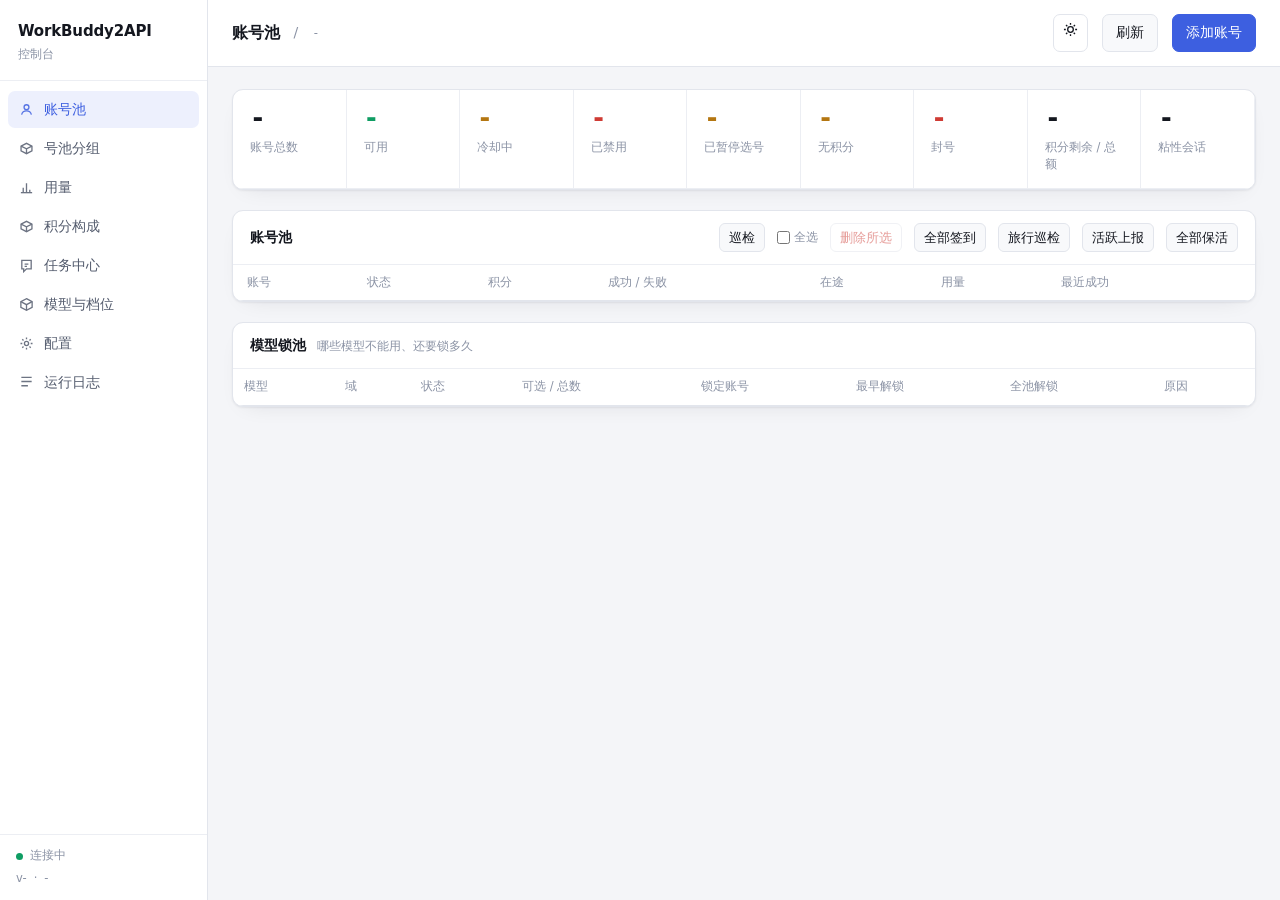
==== internal/panel/index.html @ 792d6816 "feat(patrol): 无积分池回流——勾着积分检测时，余额恢复的号自动移回公共池 此前「无积分」分组只有入口没有出口：号被搬进去后，即使第二天签到回血，也只能靠人工 一个个搬回公共池。  - 巡" ====
<!DOCTYPE html>
<html lang="zh-CN" data-theme="dark">
<head>
<meta charset="utf-8">
<meta name="viewport" content="width=device-width, initial-scale=1">
<title>WorkBuddy2API · 控制台</title>
<style>
/* ── 设计令牌：明暗两套独立色板 ─────────────────────────────────────────
   冷石墨基调（仪表盘语言，非营销页）：底色分层 + 单一靛蓝强调（仅交互），
   语义色只给状态。等宽数字承载所有观测值，tabular-nums 对齐。 */
:root {
  --bg: #0c0e14; --surface: #14171f; --surface-2: #1a1e28; --raise: #202531;
  --line: #262c3a; --line-soft: #1e232e;
  --ink: #e8ebf2; --ink-2: #a8b0c2; --ink-3: #6b7488;
  --accent: #5b7cfa; --accent-ink: #ffffff; --accent-soft: rgba(91,124,250,.13);
  --ok: #3ddc97; --ok-soft: rgba(61,220,151,.12);
  --warn: #f5b544; --warn-soft: rgba(245,181,68,.12);
  --bad: #f0655f; --bad-soft: rgba(240,101,95,.12);
  --shadow: 0 1px 2px rgba(0,0,0,.4), 0 8px 24px -12px rgba(0,0,0,.5);
  --mono: ui-monospace, "Cascadia Mono", "SF Mono", Consolas, monospace;
  --sans: system-ui, -apple-system, "Segoe UI", "PingFang SC", "Microsoft YaHei", sans-serif;
}
[data-theme="light"] {
  --bg: #f4f5f8; --surface: #ffffff; --surface-2: #f8f9fb; --raise: #ffffff;
  --line: #e2e5ec; --line-soft: #eceef3;
  --ink: #14171f; --ink-2: #545c6e; --ink-3: #8b93a5;
  --accent: #3d5fe0; --accent-ink: #ffffff; --accent-soft: rgba(61,95,224,.09);
  --ok: #0f9d63; --ok-soft: rgba(15,157,99,.1);
  --warn: #b47611; --warn-soft: rgba(180,118,17,.11);
  --bad: #cf3b34; --bad-soft: rgba(207,59,52,.09);
  --shadow: 0 1px 2px rgba(16,20,32,.06), 0 8px 24px -14px rgba(16,20,32,.14);
}
* { box-sizing: border-box; margin: 0; padding: 0; }
[hidden] { display: none !important; }
html, body { height: 100%; }
body {
  background: var(--bg); color: var(--ink); font: 14px/1.55 var(--sans);
  -webkit-font-smoothing: antialiased;
}
::selection { background: var(--accent-soft); }
:focus-visible { outline: 2px solid var(--accent); outline-offset: 2px; border-radius: 4px; }
@media (prefers-reduced-motion: reduce) { * { transition: none !important; animation: none !important; } }

/* ── 壳层：左侧导航 + 主区 ─────────────────────────────────────────── */
.shell { display: grid; grid-template-columns: 208px 1fr; min-height: 100vh; }
.nav {
  background: var(--surface); border-right: 1px solid var(--line);
  display: flex; flex-direction: column; position: sticky; top: 0; height: 100vh;
}
.brand { padding: 20px 18px 16px; border-bottom: 1px solid var(--line-soft); }
.brand .name { font-weight: 650; letter-spacing: -.01em; font-size: 15px; }
.brand .sub { color: var(--ink-3); font-size: 11.5px; font-family: var(--mono); margin-top: 3px; }
.nav ul { list-style: none; padding: 10px 8px; flex: 1; }
.nav a {
  display: flex; align-items: center; gap: 10px; padding: 8px 11px; margin-bottom: 2px;
  color: var(--ink-2); text-decoration: none; border-radius: 7px; font-size: 13.5px;
}
.nav a:hover { background: var(--surface-2); color: var(--ink); }
.nav a.on { background: var(--accent-soft); color: var(--accent); font-weight: 550; }
.nav a svg { width: 15px; height: 15px; flex: none; opacity: .85; }
.nav .sig { padding: 12px 16px; border-top: 1px solid var(--line-soft); font-size: 11.5px; color: var(--ink-3); }
.nav .sig .row { display: flex; align-items: center; gap: 7px; }
/* 日志频道筛选 chips */
.chips { display: inline-flex; gap: 4px; align-items: center; }
.chips .chip { padding: 2px 10px; border-radius: 999px; }
.chips .chip.on { background: var(--accent-soft); color: var(--accent); border-color: transparent; font-weight: 550; }
.ln .lch { font-style: normal; display: inline-block; font-size: 10px; line-height: 1; padding: 2px 6px; border-radius: 4px; margin-right: 8px; vertical-align: 1px; }
.ln .lch.c-task { background: var(--accent-soft); color: var(--accent); }
.ln .lch.c-chat { background: var(--ok-soft); color: var(--ok); }
.ln .lch.c-sys { background: var(--surface-2); color: var(--ink-3); }

/* 任务中心 */
.tc-empty { display: flex; flex-direction: column; align-items: center; gap: 6px; padding: 42px 16px; color: var(--ink-3); }
.tc-empty svg { width: 42px; height: 42px; opacity: .55; margin-bottom: 6px; }
.tc-empty .t { font-weight: 550; color: var(--ink-2); }
.tc-empty .d { font-size: 12.5px; max-width: 34em; text-align: center; }
.sel-note { display: inline-flex; align-items: center; gap: 6px; font-size: 12px; color: var(--ink-3); white-space: nowrap; flex: none; }
.sel-note select {
  appearance: none; -webkit-appearance: none;
  background: var(--surface-2) url("data:image/svg+xml,%3Csvg xmlns='http://www.w3.org/2000/svg' width='10' height='6' viewBox='0 0 10 6'%3E%3Cpath d='M1 1l4 4 4-4' fill='none' stroke='%23888' stroke-width='1.6' stroke-linecap='round'/%3E%3C/svg%3E") no-repeat right 8px center;
  border: 1px solid var(--line); border-radius: 7px; color: var(--ink);
  font: 550 12px var(--sans); padding: 3px 24px 3px 9px; cursor: pointer;
}
.qprog { display: flex; align-items: center; gap: 12px; padding: 12px 16px 0; }
.qprog .qbar { flex: 1; height: 4px; border-radius: 3px; background: var(--surface-2); overflow: hidden; }
.qprog .qbar i { display: block; height: 100%; width: 0; background: var(--accent); border-radius: 3px; transition: width .5s ease; }
.qprog .note { font-variant-numeric: tabular-nums; white-space: nowrap; }
.qgroup { padding: 4px 0 10px; }
.qgroup + .qgroup { border-top: 1px solid var(--line-soft); }
.qgroup header {
  display: flex; align-items: baseline; gap: 9px; padding: 10px 16px 6px;
  background: none; border: none; box-shadow: none;
}
.qgroup header .nm { font-weight: 600; font-size: 13.5px; }
.qgroup header .cnt { font-size: 12px; color: var(--ink-3); font-variant-numeric: tabular-nums; }
.qrow {
  display: grid; grid-template-columns: 118px 1fr 52px 84px minmax(120px, 240px);
  gap: 10px; align-items: center; padding: 7.5px 16px; font-size: 13px;
}
.qrow:hover { background: var(--surface-2); }
.qrow .code { font: 11.5px/1.35 var(--mono); color: var(--ink-3); overflow: hidden; text-overflow: ellipsis; white-space: nowrap; }
.qrow .name { display: flex; align-items: center; gap: 7px; min-width: 0; }
.qrow .name .t { overflow: hidden; text-overflow: ellipsis; white-space: nowrap; }
.qrow .prog { font-variant-numeric: tabular-nums; color: var(--ink-2); text-align: right; }
.qrow .st { display: inline-flex; align-items: center; gap: 6px; white-space: nowrap; }
.qrow .msg { font-size: 12px; color: var(--ink-2); overflow: hidden; text-overflow: ellipsis; white-space: nowrap; }
.qdot { width: 7px; height: 7px; border-radius: 50%; flex: none; }
.qdot.done { background: var(--ok); }
.qdot.run { background: var(--accent); animation: qpulse 1.2s ease-in-out infinite; }
.qdot.wait { background: none; border: 1.5px solid var(--ink-3); }
.qdot.err { background: var(--bad); }
.qdot.skip { background: var(--ink-3); }
@keyframes qpulse { 50% { opacity: .35; } }
@media (prefers-reduced-motion: reduce) { .qdot.run { animation: none; } }
/* 本组测活：弹窗内的滚动待办清单。状态点复用任务中心的 .qdot 五态（wait/run/done/err/skip），
   行布局按测活字段定制（账号 / 状态词 / 结果），与 .qrow 的五行任务行区分开。 */
.alive-list { max-height: 348px; overflow: auto; margin: 14px -20px 0; border-top: 1px solid var(--line-soft); }
.alive-row {
  display: grid; grid-template-columns: 14px minmax(140px, 190px) 92px minmax(0, 1fr);
  gap: 10px; align-items: center; padding: 8px 20px; font-size: 13px;
  border-bottom: 1px solid var(--line-soft);
}
.alive-row:last-child { border-bottom: none; }
.alive-row:hover { background: var(--surface-2); }
.alive-row .who { min-width: 0; }
.alive-row .who .nm { font-weight: 550; font-size: 12.5px; overflow: hidden; text-overflow: ellipsis; white-space: nowrap; }
.alive-row .who .id { font: 10.5px var(--mono); color: var(--ink-3); overflow: hidden; text-overflow: ellipsis; white-space: nowrap; }
.alive-row .st { font-size: 12.5px; color: var(--ink-3); white-space: nowrap; }
.alive-row.run .st { color: var(--accent); }
.alive-row.done .st { color: var(--ok); }
.alive-row.err .st { color: var(--bad); }
.alive-row .msg { font-size: 12px; color: var(--ink-2); overflow: hidden; text-overflow: ellipsis; white-space: nowrap; }
.alive-row .msg .mono { font-family: var(--mono); font-variant-numeric: tabular-nums; }
.alive-row.err .msg { color: var(--bad); }
.srow { display: grid; grid-template-columns: minmax(150px, 210px) 1fr auto; gap: 14px; align-items: center; padding: 13px 16px; }
.srow + .srow { border-top: 1px solid var(--line-soft); }
.srow .who .nm { font-weight: 600; font-size: 13.5px; overflow: hidden; text-overflow: ellipsis; white-space: nowrap; }
.srow .who .id { font: 10.5px var(--mono); color: var(--ink-3); margin-top: 2px; overflow: hidden; text-overflow: ellipsis; white-space: nowrap; }
.shead {
  display: grid; grid-template-columns: minmax(150px, 210px) 1fr auto;
  gap: 14px; align-items: center; padding: 9px 16px 7px;
  font-size: 11.5px; color: var(--ink-3); border-bottom: 1px solid var(--line-soft);
}
.shead .stasks span { overflow: hidden; text-overflow: ellipsis; white-space: nowrap; }
.stasks { display: grid; grid-template-columns: repeat(5, minmax(64px, 1fr)); gap: 6px 10px; }
.stask { display: inline-flex; align-items: center; gap: 6px; font-size: 12.5px; color: var(--ink-2); }
.stask .mark { font-size: 13px; line-height: 1; width: 14px; text-align: center; flex: none; }
.stask.ok .mark { color: var(--ok); }
.stask.warn .mark { color: var(--warn); } .stask.warn .fr { color: var(--warn); font-variant-numeric: tabular-nums; }
.stask.todo { color: var(--ink-3); }
.srow .luck { display: flex; align-items: center; gap: 5px; font-size: 12.5px; color: var(--ink-2); font-variant-numeric: tabular-nums; white-space: nowrap; }
.srow .luck svg { width: 14px; height: 14px; opacity: .7; }
.srow .err { grid-column: 1 / -1; font-size: 12px; color: var(--bad); margin-top: -4px; }
.pulse { width: 7px; height: 7px; border-radius: 50%; background: var(--ok); flex: none; }
.pulse.bad { background: var(--bad); }
.pulse.warn { background: var(--warn); }

.main { min-width: 0; display: flex; flex-direction: column; }
.topbar {
  display: flex; align-items: center; gap: 14px; padding: 14px 24px;
  border-bottom: 1px solid var(--line); background: var(--surface); position: sticky; top: 0; z-index: 20;
}
.topbar h2 { font-size: 15.5px; font-weight: 620; letter-spacing: -.01em; }
.topbar .sep { color: var(--ink-3); }
.topbar .meta { color: var(--ink-3); font-size: 12px; font-family: var(--mono); }
.topbar .grow { flex: 1; }
.view { padding: 22px 24px 60px; max-width: 1560px; margin: 0 auto; width: 100%; }
.view[hidden] { display: none; }

/* ── 控件 ─────────────────────────────────────────────────────────── */
button {
  font: inherit; color: var(--ink); background: var(--surface-2);
  border: 1px solid var(--line); border-radius: 7px; padding: 7px 13px; cursor: pointer;
  transition: border-color .12s, background .12s;
}
button:hover:not(:disabled) { border-color: var(--accent); }
button:disabled { opacity: .5; cursor: default; }
button.primary { background: var(--accent); border-color: var(--accent); color: var(--accent-ink); font-weight: 550; }
button.primary:hover:not(:disabled) { filter: brightness(1.08); }
button.ghost { background: transparent; }
button.danger { color: var(--bad); }
button.danger:hover:not(:disabled) { border-color: var(--bad); }
button.xs { padding: 3.5px 9px; font-size: 12.5px; border-radius: 6px; white-space: nowrap; }
/* select.xs：header 里的紧凑选择框。通用 input/select 规则是 width:100%（表单页用），
   header 里若不收窄会把同行 note 挤到换行——收成内容宽并压小外观，与 button.xs 同款。 */
select.xs { width: auto; padding: 3.5px 9px; font-size: 12.5px; border-radius: 6px; }
button.icon { padding: 7px 9px; }
input, select {
  font: inherit; color: var(--ink); background: var(--surface-2);
  border: 1px solid var(--line); border-radius: 7px; padding: 7px 11px; width: 100%;
}
input:focus, select:focus { outline: none; border-color: var(--accent); }
input.invalid { border-color: var(--bad); background: var(--bad-soft); }
input.invalid:focus { border-color: var(--bad); }
input[type=checkbox] { width: auto; accent-color: var(--accent); }
label.fld { display: block; margin-bottom: 14px; }
label.fld > .lb { display: block; font-size: 12.5px; color: var(--ink-2); margin-bottom: 5px; }
label.fld > .hint { display: block; font-size: 11.5px; color: var(--ink-3); margin-top: 4px; }
.inline { display: flex; align-items: center; gap: 9px; }

/* ── 统计条（观测区）──────────────────────────────────────────────── */
.stats {
  display: grid; grid-template-columns: repeat(9, 1fr);
  border: 1px solid var(--line); border-radius: 11px; background: var(--surface);
  overflow: hidden; margin-bottom: 20px; box-shadow: var(--shadow);
}
@media (max-width: 980px) { .stats { grid-template-columns: repeat(3, 1fr); } }
@media (max-width: 560px) { .stats { grid-template-columns: repeat(2, 1fr); } }
.stat { padding: 14px 17px; border-right: 1px solid var(--line-soft); border-bottom: 1px solid var(--line-soft); }
.stat .v { font: 600 26px/1.15 var(--mono); font-variant-numeric: tabular-nums; letter-spacing: -.02em; white-space: nowrap; }
.stat .k { color: var(--ink-3); font-size: 11.5px; margin-top: 5px; }
.stat.good .v { color: var(--ok); } .stat.warn .v { color: var(--warn); } .stat.bad .v { color: var(--bad); }

/* ── 面板块 ───────────────────────────────────────────────────────── */
.box { background: var(--surface); border: 1px solid var(--line); border-radius: 11px; box-shadow: var(--shadow); margin-bottom: 20px; overflow: hidden; }
.box > header { display: flex; align-items: center; gap: 12px; padding: 12px 17px; border-bottom: 1px solid var(--line-soft); }
.box > header h3 { font-size: 13.5px; font-weight: 600; }
.box > header h3 .hint { font-size: 11.5px; font-weight: 400; color: var(--ink-3); margin-left: 6px; }
.box > header .grow { flex: 1; }
.box > header .note { color: var(--ink-3); font-size: 12px; white-space: nowrap; }
/* 面板块头部的下拉/输入按内容取宽：全局 input/select 是 width:100%（配置表单要整行），
   在 header 里会把标题挤成两行、把"近 3 天"这类短选项拉成一整条。 */
.box > header select, .box > header input { width: auto; }
.box > header h3 { white-space: nowrap; }
.box .pad { padding: 17px; }

/* ── 账号表（签名元素：健康色条 + 积分量条）───────────────────────── */
.tbl-wrap { overflow-x: auto; }
.acc { width: 100%; border-collapse: collapse; font-size: 13px; min-width: 640px; }
.acc th {
  text-align: left; font-weight: 500; font-size: 11.5px; color: var(--ink-3);
  padding: 9px 11px; border-bottom: 1px solid var(--line); white-space: nowrap;
}
.acc td { padding: 11px; border-bottom: 1px solid var(--line-soft); vertical-align: middle; }
.acc tr:last-child td { border-bottom: none; }
.acc tbody tr:hover { background: var(--surface-2); }
/* 健康色条用真实单元格（td.mark）实现，而不是 tr::before 伪元素：
   伪元素在表格行内会被浏览器当作匿名单元格插入行首，整行内容右移一列、
   与表头错位——窗口越宽列越宽越明显。 */
.acc .mark { width: 3px; min-width: 3px; padding: 0; }
.acc .mark i { display: block; width: 3px; height: 100%; min-height: 36px; background: var(--ok); }
.acc tbody tr.cool .mark i { background: var(--warn); }
.acc tbody tr.off .mark i { background: var(--bad); }
/* 模型表无色条（健康指示只属于账号表）。 */
.acc.md .mark { display: none; }
/* 操作列用 width:1px + nowrap 的经典技巧：列宽恰为内容宽，其余列按内容自适应 */
.acc .c-acts { width: 1px; white-space: nowrap; }
/* 档位标签列：允许换行在标签之间（不拆字），并给足最小宽度 */
.acc .efs { min-width: 150px; }
.acc .efs .tag { margin: 1px 0; }
/* 模型表：紧凑一些，7 列在常见窗口下尽量免横向滚动 */
.acc.md { min-width: 700px; }
.acc.md th, .acc.md td { padding: 10px 9px; }
.who { min-width: 118px; max-width: 200px; }
#taskTable .who { max-width: 360px; }
#taskTable .who .nm, #taskTable .who .id { white-space: normal; word-break: break-all; }
.who .nm { font-weight: 550; overflow: hidden; text-overflow: ellipsis; white-space: nowrap; }
.who .id { font-family: var(--mono); font-size: 11.5px; color: var(--ink-3); margin-top: 1px; overflow: hidden; text-overflow: ellipsis; white-space: nowrap; }
.realm-tag { display: inline-block; margin-left: 6px; padding: 1px 5px; border-radius: 4px; font: 500 10px/1 var(--sans); color: var(--accent); background: var(--accent-soft); border: 1px solid color-mix(in srgb, var(--accent) 22%, transparent); vertical-align: 1px; }
.realm-row { display: flex; align-items: center; gap: 14px; padding: 4px 0 10px; }
.realm-opt { display: inline-flex; align-items: center; gap: 5px; font-size: 12.5px; color: var(--ink-2); cursor: pointer; }
.realm-opt input { accent-color: var(--accent); margin: 0; }
.num { font-family: var(--mono); font-variant-numeric: tabular-nums; white-space: nowrap; }
.usage-cell { min-width: 268px; }
.usage-line {
  display: inline-flex; align-items: center; gap: 4px; max-width: 100%;
  font: 600 11.5px/1.25 var(--mono); font-variant-numeric: tabular-nums; white-space: nowrap;
}
.usage-item {
  display: inline-flex; align-items: baseline; padding: 3px 6px; border: 1px solid transparent;
  border-radius: 5px; background: var(--surface-2);
}
.usage-item b { font-weight: 650; }
.usage-item em { margin-left: 2px; font: 500 10px/1 var(--sans); font-style: normal; }
.usage-count { color: var(--accent); background: var(--accent-soft); border-color: color-mix(in srgb, var(--accent) 18%, transparent); }
.usage-total {
  color: var(--accent); background: var(--accent-soft);
  border-color: color-mix(in srgb, var(--accent) 24%, transparent);
  box-shadow: inset 0 0 0 1px color-mix(in srgb, var(--accent) 6%, transparent);
}
.usage-total b { font-size: 12px; letter-spacing: -.02em; }
.usage-total em { color: var(--ink-2); }
.usage-latency { color: var(--warn); background: var(--warn-soft); border-color: color-mix(in srgb, var(--warn) 18%, transparent); }
.usage-rate { color: var(--ok); background: var(--ok-soft); border-color: color-mix(in srgb, var(--ok) 18%, transparent); }
.cred { min-width: 84px; }
.cred .n { font-family: var(--mono); font-variant-numeric: tabular-nums; font-size: 13px; white-space: nowrap; }
.cred .n .of { color: var(--ink-3); font-size: 11px; }
.bar { height: 3px; background: var(--line); border-radius: 2px; margin-top: 5px; overflow: hidden; max-width: 88px; }
.bar i { display: block; height: 100%; background: var(--accent); border-radius: 2px; }
.tag {
  display: inline-flex; align-items: center; gap: 5px; padding: 1px 9px;
  border-radius: 999px; font-size: 11.5px; font-weight: 500; white-space: nowrap;
}
.tag.ok { background: var(--ok-soft); color: var(--ok); }
.tag.warn { background: var(--warn-soft); color: var(--warn); }
.tag.bad { background: var(--bad-soft); color: var(--bad); }
.tag.mute { background: var(--surface-2); color: var(--ink-3); border: 1px solid var(--line); }
.rate-limits { display: flex; flex-direction: column; gap: 4px; margin-top: 6px; min-width: 210px; }
.rate-limit {
  display: flex; align-items: baseline; gap: 6px; padding: 4px 7px;
  border: 1px solid color-mix(in srgb, var(--warn) 24%, var(--line));
  border-radius: 6px; background: var(--warn-soft); font-size: 11.5px; line-height: 1.35;
}
.rate-limit.model-unavailable { border-color: var(--line); background: var(--surface-2); color: var(--ink-3); }
.rate-limit b { color: var(--ink); font-family: var(--mono); font-weight: 600; }
.rate-limit span { color: var(--ink-2); }
.acts { display: flex; gap: 5px; justify-content: flex-end; white-space: nowrap; }
.acts button { padding: 3.5px 8px; font-size: 12.5px; white-space: nowrap; flex: none; }

.empty { padding: 40px 20px; text-align: center; color: var(--ink-3); }
.empty .big { font-size: 14px; color: var(--ink-2); margin-bottom: 6px; }

/* ── 日志（终端质感）────────────────────────────────────────────── */
#logBox {
  max-height: 420px; overflow: auto; margin: 0; padding: 15px 17px;
  font: 12px/1.75 var(--mono); white-space: pre-wrap; word-break: break-all; color: var(--ink-2);
}
#logBox .ln { display: block; }
#logBox .ln.e { color: var(--bad); }
#logBox .ln.w { color: var(--warn); }
#view-logs .box > header { flex-wrap: wrap; }
#reqSummary, #reqNote { min-width: 0; overflow: hidden; text-overflow: ellipsis; white-space: nowrap; }
#reqSummary { flex: 1 1 320px; }
#reqNote { flex: 0 1 260px; text-align: right; }

/* ── 配置表单 ─────────────────────────────────────────────────────── */
.grid2 { display: grid; grid-template-columns: 1fr 1fr; gap: 0 20px; }
.grid3 { display: grid; grid-template-columns: 1fr 1fr 1fr; gap: 0 16px; }
@media (max-width: 860px) { .grid2, .grid3 { grid-template-columns: 1fr; } }
fieldset { border: none; margin-bottom: 6px; }
legend { font-size: 12px; color: var(--ink-3); font-weight: 600; padding-bottom: 10px; }
.hr { height: 1px; background: var(--line-soft); margin: 4px 0 16px; }
.switch { display: flex; align-items: center; justify-content: space-between; padding: 9px 0; }
.switch .lb { font-size: 13.5px; }
.savebar {
  display: flex; align-items: center; gap: 12px; padding: 13px 17px;
  border-top: 1px solid var(--line-soft); background: var(--surface-2);
  position: sticky; bottom: 0;
}
.savebar .grow { flex: 1; }
.restart-note { color: var(--warn); font-size: 12.5px; }

/* ── 弹层 ─────────────────────────────────────────────────────────── */
.veil { position: fixed; inset: 0; background: rgba(6,8,13,.62); backdrop-filter: blur(2px); display: none; z-index: 60; }
.veil.on { display: flex; align-items: center; justify-content: center; padding: 20px; }
.dlg {
  background: var(--surface); border: 1px solid var(--line); border-radius: 13px;
  width: 560px; max-width: 100%; max-height: 86vh; display: flex; flex-direction: column;
  box-shadow: 0 24px 64px -24px rgba(0,0,0,.6);
}
.dlg header { padding: 17px 20px 13px; border-bottom: 1px solid var(--line-soft); }
.dlg header h3 { font-size: 15px; font-weight: 620; }
.dlg header .hint { color: var(--ink-3); font-size: 12.5px; margin-top: 5px; }
.dlg .body { padding: 18px 20px; overflow: auto; }
.dlg footer { padding: 13px 20px; border-top: 1px solid var(--line-soft); display: flex; gap: 10px; }
.dlg footer .grow { flex: 1; }
.dlg .tabs { display: inline-flex; gap: 2px; background: var(--surface-2); border-radius: 9px; padding: 3px; margin-left: 10px; vertical-align: middle; }
.dlg .tabs .tab { padding: 4px 14px; border-radius: 7px; border: none; background: transparent; color: var(--ink-3); font: 550 12.5px var(--sans); cursor: pointer; }
.dlg .tabs .tab.on { background: var(--surface); color: var(--ink); box-shadow: 0 1px 3px rgba(0,0,0,.25); }
.tab-panel + .tab-panel { border-top: 1px solid var(--line-soft); margin: 0 -20px; padding: 14px 20px 0; }
.url {
  background: var(--surface-2); border: 1px solid var(--line); border-radius: 8px;
  padding: 11px 13px; font: 12px var(--mono); word-break: break-all; color: var(--accent);
  margin: 8px 0 12px; user-select: all;
}
.state { font-size: 13px; color: var(--ink-2); display: flex; align-items: center; gap: 8px; }
.state.ok { color: var(--ok); } .state.err { color: var(--bad); }
.dots::after { content: "…"; animation: blink 1.2s steps(4) infinite; }
@keyframes blink { 0% { opacity: 1; } 50% { opacity: .3; } 100% { opacity: 1; } }

/* ── 券码弹窗（票券式卡片，类名全部 vc- 前缀防越界）────────────────── */
.vc-acct { display: flex; align-items: baseline; gap: 7px; margin: 18px 2px 8px;
  font-size: 12px; color: var(--ink-3); }
.vc-acct:first-child { margin-top: 4px; }
.vc-acct .nm { font-weight: 650; font-size: 13px; color: var(--ink-2); }
.vc { border: 1px solid var(--line); border-radius: 11px; overflow: hidden; margin: 0 0 10px;
  background: var(--surface); transition: border-color .15s; }
.vc:hover { border-color: var(--accent); }
.vc .hd { display: flex; align-items: center; gap: 8px; padding: 12px 14px 4px; }
.vc .hd .nm { font-weight: 640; font-size: 14px; }
.vc .hd .tag { margin-left: auto; }
.vc .meta { padding: 2px 14px 10px; font-size: 11.5px; color: var(--ink-3); }
.vc .sep { border-top: 1px dashed var(--line); margin: 0 12px; }
.vc .ft { display: flex; align-items: center; gap: 12px; padding: 10px 14px; }
.vc .ft .lab { font-size: 11.5px; color: var(--ink-3); flex: none; }
.vc .ft code { font: 600 15px/1 var(--mono); letter-spacing: 1.2px; user-select: all;
  background: var(--surface-2); border: 1px solid var(--line-soft);
  border-radius: 7px; padding: 7px 12px; }
.vc .ft .acts { margin-left: auto; display: flex; gap: 8px; flex: none; }
.vc .vc-qr { border-top: 1px dashed var(--line); padding: 14px; display: flex; justify-content: center; }
.vc .vc-qr svg { border-radius: 6px; }
/* 过期态：只淡标题与元信息（保持券码可读），边框改虚线示意作废 */
.vc.expired { border-style: dashed; }
.vc.expired .hd, .vc.expired .meta { opacity: .55; }

/* ── Toast ───────────────────────────────────────────────────────── */
#toasts { position: fixed; right: 20px; bottom: 20px; z-index: 90; display: flex; flex-direction: column; gap: 8px; align-items: flex-end; }
.tst {
  background: var(--raise); border: 1px solid var(--line); border-left: 3px solid var(--ink-3);
  border-radius: 8px; padding: 10px 15px; font-size: 13px; box-shadow: var(--shadow); max-width: 380px;
}
.tst.ok { border-left-color: var(--ok); } .tst.err { border-left-color: var(--bad); }

@media (max-width: 760px) {
  .shell { grid-template-columns: 1fr; }
  .nav { position: static; height: auto; flex-direction: row; align-items: center; overflow-x: auto; }
  .nav ul { display: flex; padding: 8px; } .nav .sig { border: none; }
  .stat { border-right: none; border-bottom: 1px solid var(--line-soft); }
}
  /* ── 用量视图 ─────────────────────────────────────────────────────
     这一页一屏要放下「两组 KPI + 图表 + 三张表」，所以视觉语言比账号池更轻：
     卡片用左侧色轨区分语义，数字用等宽体对齐，分隔靠留白而不是更多边框。 */
  /* KPI 卡：左侧 3px 色轨是唯一的重色，数值大、标签小，扫一眼就能读出量级。 */
  .kpis { display: grid; grid-template-columns: repeat(6, minmax(0, 1fr));
    gap: 10px; padding: 14px 17px 2px; }
  .kpis.k4 { grid-template-columns: repeat(4, minmax(0, 1fr)); }
  @media (max-width: 1180px) { .kpis { grid-template-columns: repeat(3, minmax(0, 1fr)); } }
  @media (max-width: 700px) { .kpis, .kpis.k4 { grid-template-columns: repeat(2, minmax(0, 1fr)); } }
  .kpi {
    position: relative; min-width: 0; overflow: hidden;
    background: var(--surface-2); border: 1px solid var(--line-soft);
    border-radius: 10px; padding: 11px 14px 12px 16px;
  }
  .kpi::before {
    content: ''; position: absolute; left: 0; top: 0; bottom: 0; width: 3px;
    background: var(--kpi-c, var(--ink-3)); opacity: .9;
  }
  .kpi .k { font-size: 11.5px; color: var(--ink-3); white-space: nowrap;
    overflow: hidden; text-overflow: ellipsis; }
  .kpi .v { font: 600 23px/1.15 var(--mono); font-variant-numeric: tabular-nums;
    letter-spacing: -.02em; margin-top: 5px; white-space: nowrap; }
  .kpi .s { font-size: 11px; color: var(--ink-3); margin-top: 4px; white-space: nowrap;
    overflow: hidden; text-overflow: ellipsis; }
  .kpi.c-accent { --kpi-c: var(--accent); } .kpi.c-accent .v { color: var(--accent); }
  .kpi.c-ok { --kpi-c: var(--ok); } .kpi.c-ok .v { color: var(--ok); }
  .kpi.c-warn { --kpi-c: var(--warn); } .kpi.c-warn .v { color: var(--warn); }
  .kpi.c-bad { --kpi-c: var(--bad); } .kpi.c-bad .v { color: var(--bad); }
  .kpi.c-mute { --kpi-c: var(--line); }
  /* 中性但带一点主色：用于 prompt / 平均延迟这类"要看但不抢眼"的指标——
     纯灰轨在深色主题下几乎看不见，纯主色又会让六张卡都在喊。 */
  .kpi.c-soft { --kpi-c: color-mix(in srgb, var(--accent) 45%, var(--line)); }
  /* KPI 内的构成条（总 token 卡的 prompt/completion 占比） */
  .kpi .kbar { display: flex; height: 4px; border-radius: 3px; overflow: hidden;
    background: var(--line); margin-top: 7px; }
  .kpi .kbar i { display: block; height: 100%; min-width: 2px; }

  .uschart { border: 1px solid var(--line-soft); border-radius: 10px; overflow: hidden;
    background: var(--surface-2); }
  .uschart-hd { display: flex; align-items: center; gap: 10px; padding: 10px 14px;
    border-bottom: 1px solid var(--line-soft); font-size: 12px; }
  .uschart-hd .lb { color: var(--ink-2); font-weight: 600; }
  .uschart-hd .legend { color: var(--ink-3); font-size: 11.5px; display: flex; align-items: center; gap: 6px; }
  .uschart-hd .legend .sep { width: 1px; height: 11px; background: var(--line); margin: 0 3px; }
  .uschart-hd .sw { width: 9px; height: 9px; border-radius: 2px; display: inline-block; }
  .uschart-hd .sw-p { background: var(--accent); }
  .uschart-hd .sw-c { background: var(--ok); }
  .uschart-hd .sw-t { background: var(--warn); }
  .uschart-body { padding: 8px 10px 4px; }
  .uschart-body svg { display: block; width: 100%; height: auto; }
  .uschart-body .ax { stroke: var(--line); stroke-width: 1; }
  .uschart-body .gl { stroke: var(--line-soft); stroke-width: 1; stroke-dasharray: 2 3; opacity: .75; }
  .uschart-body .avg { stroke: var(--warn); stroke-width: 1; stroke-dasharray: 4 4; opacity: .55; }
  .uschart-body .tk { fill: var(--ink-3); font: 10px var(--mono); }
  .uschart-body .tk-avg { fill: var(--warn); font: 10px var(--mono); opacity: .9; }
  .uschart-body .tk-peak { fill: var(--ink-2); font: 600 10px var(--mono); }
  .uschart-body rect.usbar { transition: opacity .12s; }
  .uschart-body rect.usbar:hover { opacity: .78; }
  .uschart-body .us-empty { padding: 30px 0; text-align: center; color: var(--ink-3); font-size: 12.5px; }

  /* 用量表内的 prompt/completion 占比条。用 .us-mix 而不是复用账号池的 .bar：
     全局 .bar 是块级容器（积分条），同优先级下会互相覆盖（v1.9.0 回归）。 */
  .us-mix { display: flex; height: 3px; border-radius: 2px; overflow: hidden;
    background: var(--line); margin-top: 5px; min-width: 60px; }
  .us-mix i { display: block; height: 100%; }
  .us-mix .p { background: var(--accent); }
  .us-mix .c { background: var(--ok); }
  /* 表内 zebra：三张表行数多，靠极淡的交替底色帮眼睛横向对齐。 */
  .acc.zebra tbody tr:nth-child(even) { background: color-mix(in srgb, var(--surface-2) 55%, transparent); }
  .acc.zebra tbody tr:hover { background: var(--surface-2); }

  /* ── 积分构成 ───────────────────────────────────────────────── */
  .pk-grid { display: flex; flex-wrap: wrap; gap: 10px; }
  .pk-card { flex: 1 1 220px; min-width: 200px; border: 1px solid var(--line-soft);
    border-radius: 8px; padding: 11px 13px; }
  .pk-card .who { display: flex; align-items: baseline; gap: 7px; margin-bottom: 7px; }
  .pk-card .nm { font-weight: 600; font-size: 13px; }
  .pk-card .realm { font-size: 11px; color: var(--ink-3); font-family: var(--mono); }
  .pk-card .big { font: 600 24px/1.1 var(--mono); font-variant-numeric: tabular-nums; }
  .pk-card .sub { font-size: 11.5px; color: var(--ink-3); margin-top: 3px; }
  .pk-card .mixbar { display: flex; height: 7px; border-radius: 4px; overflow: hidden;
    margin-top: 8px; background: var(--surface-2); }
  .pk-card .mixbar i { display: block; height: 100%; }
  .pk-card .err { color: var(--warn); font-size: 12px; }
  .pk-legend { display: flex; flex-wrap: wrap; gap: 4px 12px; margin-top: 7px;
    font-size: 11px; color: var(--ink-3); }
  .pk-legend span { display: flex; align-items: center; gap: 5px; }
  .pk-legend i { width: 9px; height: 9px; border-radius: 2px; display: inline-block; }
  .pk-group-summary td { padding: 7px 11px; background: var(--surface-2); }
  .pk-group-toggle { width: 100%; padding: 4px 0; border: 0; background: transparent;
    color: var(--ink-2); text-align: left; }
  .pk-group-toggle:hover:not(:disabled) { border: 0; color: var(--accent); }
  .pk-hidden-row[hidden] { display: none; }
  .pk-hidden-row td { color: var(--ink-3); }
  .pk-expiry-chart { max-height: 260px; overflow-y: auto; overflow-x: hidden;
    scrollbar-gutter: stable; scrollbar-width: thin; padding-right: 10px;
    overscroll-behavior: contain; }
  .pk-expiry-hdr { display: grid; grid-template-columns: 64px minmax(80px, 1fr) 72px;
    align-items: center; gap: 9px; margin-bottom: 4px; color: var(--ink-3);
    font-size: 11px; }
  .pk-expiry-hdr > b { text-align: right; font-weight: 600; }
  .pk-expiry-row { display: grid; grid-template-columns: 64px minmax(80px, 1fr) 72px;
    align-items: center; gap: 9px; min-height: 30px; padding-right: 2px; }
  .pk-expiry-row > span { color: var(--ink-3); font-size: 11.5px; }
  .pk-expiry-row > b { text-align: right; font: 600 11.5px var(--mono);
    font-variant-numeric: tabular-nums; overflow-wrap: anywhere; }
  .pk-expiry-track { display: flex; align-items: stretch; gap: 2px; height: 9px;
    border-radius: 5px; background: var(--surface-2); overflow: hidden; }
  .pk-expiry-seg { display: block; min-width: 3px; height: 100%; cursor: default;
    background: var(--seg-color, var(--accent)); transition: filter .15s, transform .15s; }
  .pk-expiry-seg:hover { filter: brightness(1.12); transform: scaleY(1.35); }
  .pk-expiry-legend { display: flex; flex-wrap: wrap; gap: 5px 12px; margin-top: 8px;
    color: var(--ink-3); font-size: 11px; }
  .pk-expiry-legend span { display: inline-flex; align-items: center; gap: 5px; }
  .pk-expiry-legend i { width: 9px; height: 9px; border-radius: 3px; flex: 0 0 9px; }
  .pk-expiry-foot { margin-top: 9px; padding-top: 8px; border-top: 1px solid var(--line-soft);
    color: var(--ink-3); font-size: 11px; }
  .pk-expiry-empty { padding: 22px 0; text-align: center; color: var(--ink-3); font-size: 12px; }
  .pk-card .expirybar { display: flex; height: 5px; border-radius: 3px; overflow: hidden;
    margin-top: 6px; background: var(--surface-2); }
  .pk-card .expirybar i { display: block; height: 100%; min-width: 2px; }

  /* ── 筛选栏（模型档位 / 运行日志 / 用量共用）─────────────────────────
     面板控件默认 input/select 是 width:100%（配置表单要整行），筛选栏里必须显式
     收回宽度，否则第一个控件会把整行撑满、后面的控件被挤到下一行。 */
  .fbar {
    display: flex; align-items: center; gap: 8px; flex-wrap: wrap;
    padding: 10px 17px; border-bottom: 1px solid var(--line-soft); background: var(--surface-2);
  }
  .fbar > input, .fbar > select {
    width: auto; padding: 5px 10px; font-size: 12.5px; border-radius: 6px;
  }
  .fbar > input[type=search] { min-width: 200px; flex: 0 1 280px; }
  .fbar > input[type=search]::-webkit-search-cancel-button { cursor: pointer; }
  .fbar .grow { flex: 1; }
  .fbar .flab { color: var(--ink-3); font-size: 12px; white-space: nowrap; }
  .fbar select { cursor: pointer; }
  /* 用量总览的头部在「自定义」态会多出两个时间输入框：允许换行，宁可整组折到
     下一行，也不要把标题挤成两行、把下拉压成窄条。
     口径说明（#usNote）单行截断而不是折行——它是长文本，一旦允许折行就会在窄屏
     被挤成一列竖排的碎字，把标题和控件一起带歪；完整内容走 title 悬停看。 */
  #view-usage .box > header { flex-wrap: wrap; }
  #view-usage .box > header > .note {
    flex: 0 1 auto; min-width: 0;
    overflow: hidden; text-overflow: ellipsis; white-space: nowrap;
  }
  #view-usage .box > header > button { flex: none; }

  /* ── 时间范围控件（用量 / 请求记录共用）────────────────────────────
     预设下拉 + 「自定义」时展开的起止时间。整组是 inline-flex 且允许换行：
     自定义态下在窄屏会整体折到下一行，而不是把标题挤扁。 */
  .trange { display: inline-flex; align-items: center; gap: 6px; flex-wrap: wrap; }
  .trange .tr-custom { display: inline-flex; align-items: center; gap: 6px; }
  .trange .tr-sep { color: var(--ink-3); font-size: 12px; }
  .trange select, .trange input { width: auto; padding: 5px 9px; font-size: 12.5px; border-radius: 6px; }
  .trange input[type=datetime-local] { font-family: var(--mono); font-size: 12px; }
  /* 原生日期选择器的弹出面板要跟随明暗主题，否则深色下是一块刺眼的白。 */
  .trange input[type=datetime-local] { color-scheme: light; }
  [data-theme="dark"] .trange input[type=datetime-local] { color-scheme: dark; }
  .trange .tr-bad { border-color: var(--bad); background: var(--bad-soft); }

  /* ── 视图内维度切换（用量「按账号/按模型/按域」等）────────────────── */
  .vtabs { display: inline-flex; gap: 2px; background: var(--surface-2); border-radius: 8px; padding: 3px; }
  .vtabs button {
    padding: 3.5px 13px; border: none; background: transparent; border-radius: 6px;
    color: var(--ink-3); font: 550 12.5px var(--sans); cursor: pointer;
  }
  .vtabs button:hover:not(:disabled) { border: none; color: var(--ink); }
  .vtabs button.on { background: var(--surface); color: var(--ink); box-shadow: 0 1px 3px rgba(0,0,0,.22); }
  .vtabs .cnt { color: var(--ink-3); font-weight: 400; margin-left: 4px; font-variant-numeric: tabular-nums; }
  .vtabs button.on .cnt { color: var(--ink-2); }

  /* ── 请求记录表（运行日志）────────────────────────────────────────── */
  .acc.req { min-width: 1080px; }
  .acc.req th, .acc.req td { padding: 8px 10px; }
  .acc.req tbody tr { cursor: default; }
  /* 请求记录最多可读 1000 条，不限高会把下面的「运行日志」推到很远的地方。
     限高 + 表头吸顶：滚动区域内始终能看到列名。 */
  .req-wrap { max-height: 460px; overflow: auto; }
  .req-wrap thead th { position: sticky; top: 0; background: var(--surface); z-index: 1; }
  .clip { display: block; max-width: 300px; overflow: hidden; text-overflow: ellipsis; white-space: nowrap; }
  .clip.ip { max-width: 150px; font-family: var(--mono); font-size: 12.5px; }
  .clip.rid { max-width: 150px; font-family: var(--mono); font-size: 11.5px; color: var(--ink-3); }
  .acc.req .muted { color: var(--ink-3); }
  .src-off { color: var(--warn); }

  /* 用量统计条已改用 .kpis（见「用量视图」段），此处不再保留 .stats.compact 变体。 */

  /* 到期提醒卡片（首页）：每账号一行，色点=危险度，正文数字用 mono 对齐。 */
  .exp-row { display: flex; align-items: flex-start; gap: 10px; padding: 8px 0;
    font-size: 12.5px; }
  .exp-row + .exp-row { border-top: 1px solid var(--line-soft); }
  .exp-dot { width: 9px; height: 9px; border-radius: 50%; margin-top: 4px; flex: none; }
  .exp-nm { font-weight: 600; flex: none; min-width: 9em; }
  .exp-main { color: var(--ink-2, inherit); }
  .exp-main b { font-family: var(--mono); font-variant-numeric: tabular-nums; }
  .exp-main .note { margin-top: 2px; font-size: 11px; color: var(--ink-3); }
  .exp-main.err { color: var(--bad); }

  /* 账号池按分组卡片（方案 B）：每组一张卡片，列宽固定保证跨卡片对齐。 */
  .acc-groups { display: flex; flex-direction: column; gap: 14px; }
  .acc-groups[hidden] { display: none; }
  .gcard > header { cursor: pointer; user-select: none; gap: 10px; }
  .gcard > header .car { width: 10px; color: var(--ink-3); transition: transform .15s; display: inline-block; font-size: 11px; }
  .gcard.fold > header .car { transform: rotate(-90deg); }
  .gcard.fold > .tbl-wrap { display: none; }
  .gcard.fold > header { border-bottom: none; }
  .gcard .gdot { width: 9px; height: 9px; border-radius: 50%; flex: none; }
  .gcard .gn { font-weight: 600; font-size: 13px; }
  .gcard .gbadge { font-size: 10.5px; padding: 1px 6px; border-radius: 4px; border: 1px solid var(--line); color: var(--ink-3); }
  .gcard .gc { color: var(--ink-3); font-size: 12.5px; }
  .gcard .gs { display: inline-flex; gap: 6px; }
  .gcard .gcred { color: var(--ink-2); font-size: 12.5px; font-variant-numeric: tabular-nums; }
  .acc.gfix { table-layout: fixed; min-width: 1550px; }
.acc.gfix .c-acts { width: auto; }
.acc.gfix td.who { overflow: hidden; }
  .acc.gfix td.acts { display: table-cell; text-align: right; white-space: nowrap; }
  .acc.gfix td.acts > button + button { margin-left: 5px; }

  /* 账号池多选：行首勾选框 + 工具条「全选 / 删除所选」。 */
  .acc-selall { display: inline-flex; align-items: center; gap: 4px; font-size: 12px;
    color: var(--ink-3); cursor: pointer; white-space: nowrap; }
  .acc-selall input, .acc-pick input { accent-color: var(--accent); margin: 0; cursor: pointer; }
  .acc-pick { display: inline-flex; align-items: center; margin-right: 6px; vertical-align: -2px; }
  /* 巡检弹窗：设置行 + 结果表。 */
  .patrol-cfg { display: flex; flex-wrap: wrap; align-items: center; gap: 12px 16px; margin-bottom: 12px; }
  .patrol-cfg label { display: inline-flex; align-items: center; gap: 5px; font-size: 12.5px;
    color: var(--ink-2); white-space: nowrap; }
  .patrol-cfg input[type=number] { width: 64px; }
  .patrol-bar { display: flex; align-items: center; gap: 10px; margin-bottom: 10px; }
  .patrol-bar .note { color: var(--ink-3); font-size: 12px; }
  #patrolBody td { font-size: 12.5px; vertical-align: middle; }
  #patrolBody .pid { font-family: var(--mono); font-size: 11.5px; color: var(--ink-3); }
</style>
</head>
<body>
<div class="shell">
  <nav class="nav">
    <div class="brand">
      <div class="name">WorkBuddy2API</div>
      <div class="sub" id="navSub">控制台</div>
    </div>
    <ul>
      <li><a href="#accounts" data-view="accounts" class="on">
        <svg viewBox="0 0 16 16" fill="none" stroke="currentColor" stroke-width="1.4"><circle cx="8" cy="5.5" r="2.6"/><path d="M2.8 13.5c.6-2.6 2.7-4 5.2-4s4.6 1.4 5.2 4"/></svg>
        账号池</a></li>
      <li><a href="/panel/groups">
        <svg viewBox="0 0 16 16" fill="none" stroke="currentColor" stroke-width="1.4"><path d="M2.2 5.4 8 2.5l5.8 2.9v5.2L8 13.5l-5.8-2.9z"/><path d="M2.2 5.4 8 8.3l5.8-2.9M8 8.3v5.2"/></svg>
        号池分组</a></li>
      <li><a href="#usage" data-view="usage">
        <svg viewBox="0 0 16 16" fill="none" stroke="currentColor" stroke-width="1.4"><path d="M2 13.5h12"/><path d="M4.5 13.5V8.2M8 13.5V3.5M11.5 13.5v-3"/></svg>
        用量</a></li>
      <li><a href="#packages" data-view="packages">
        <svg viewBox="0 0 16 16" fill="none" stroke="currentColor" stroke-width="1.4"><path d="M2.2 5.4 8 2.5l5.8 2.9v5.2L8 13.5l-5.8-2.9z"/><path d="M2.2 5.4 8 8.3l5.8-2.9M8 8.3v5.2"/></svg>
        积分构成</a></li>
      <li><a href="#taskscenter" data-view="taskscenter">
        <svg viewBox="0 0 16 16" fill="none" stroke="currentColor" stroke-width="1.4"><path d="M3 2.5h10v9H8l-3 3v-3H3z"/><path d="M6 6.5h4M6 9h2.5"/></svg>
        任务中心</a></li>
      <li><a href="#models" data-view="models">
        <svg viewBox="0 0 16 16" fill="none" stroke="currentColor" stroke-width="1.4"><path d="M8 1.8 14 5v6L8 14.2 2 11V5z"/><path d="M2 5l6 3.2L14 5M8 8.2v6"/></svg>
        模型与档位</a></li>
      <li><a href="#config" data-view="config">
        <svg viewBox="0 0 16 16" fill="none" stroke="currentColor" stroke-width="1.4"><circle cx="8" cy="8" r="2.2"/><path d="M8 1.6v1.9M8 12.5v1.9M1.6 8h1.9M12.5 8h1.9M3.5 3.5l1.3 1.3M11.2 11.2l1.3 1.3M12.5 3.5l-1.3 1.3M4.8 11.2l-1.3 1.3"/></svg>
        配置</a></li>
      <li><a href="#logs" data-view="logs">
        <svg viewBox="0 0 16 16" fill="none" stroke="currentColor" stroke-width="1.4"><path d="M2.5 3.5h11M2.5 8h11M2.5 12.5h7"/></svg>
        运行日志</a></li>
    </ul>
    <div class="sig">
      <div class="row"><span class="pulse" id="navPulse"></span><span id="navState">连接中</span></div>
      <div class="row" style="margin-top:5px"><span id="navVer">v-</span> · <span id="navRedis">-</span></div>
    </div>
  </nav>

  <div class="main">
    <div class="topbar">
      <h2 id="ttl">账号池</h2>
      <span class="sep">/</span>
      <span class="meta" id="subMeta">-</span>
      <div class="grow"></div>
      <button class="icon ghost" id="btnTheme" title="切换明暗（跟随系统 → 浅色 → 深色）" aria-label="切换主题">
        <svg id="icoTheme" viewBox="0 0 16 16" width="15" height="15" fill="none" stroke="currentColor" stroke-width="1.4"><path d="M13.2 9.6A5.6 5.6 0 0 1 6.4 2.8a5.6 5.6 0 1 0 6.8 6.8z"/></svg>
      </button>
      <button id="btnRefresh">刷新</button>
      <button class="primary" id="btnAdd">添加账号</button>
    </div>

    <!-- 账号池 -->
    <section class="view" id="view-accounts">
      <div class="stats">
        <div class="stat"><div class="v" id="sTotal">-</div><div class="k">账号总数</div></div>
        <div class="stat good"><div class="v" id="sHealthy">-</div><div class="k">可用</div></div>
        <div class="stat warn"><div class="v" id="sCooling">-</div><div class="k">冷却中</div></div>
        <div class="stat bad"><div class="v" id="sDisabled">-</div><div class="k">已禁用</div></div>
        <div class="stat warn"><div class="v" id="sPaused">-</div><div class="k">已暂停选号</div></div>
        <div class="stat warn" title="积分剩余 0 的账号数：在「无积分」分组里，或最后一次余额快照为 0（不含封号号）"><div class="v" id="sNoCredit">-</div><div class="k">无积分</div></div>
        <div class="stat bad" title="封号账号数：在「封号池」分组里，或禁用原因含 11140（余额不计入积分统计）"><div class="v" id="sBanned">-</div><div class="k">封号</div></div>
        <div class="stat"><div class="v" id="sCredits">-</div><div class="k">积分剩余 / 总额</div></div>
        <div class="stat"><div class="v" id="sSticky">-</div><div class="k">粘性会话</div></div>
      </div>

      <div class="box" id="expBox" hidden>
        <header>
          <h3>积分到期提醒<span class="hint">按最近到期批次估算 · 日均需耗 = 批次剩余 ÷ 距到期天数 · 上游按失效时刻先后自动优先扣减（FEFO）</span></h3>
          <span class="grow"></span>
          <span class="note" id="expNote"></span>
          <button class="xs" id="btnExp">检查</button>
        </header>
        <div class="pad"><div id="expList"></div></div>
      </div>

      <div class="box">
        <header>
          <h3>账号池</h3>
          <span class="grow"></span>
          <span class="note" id="accNote"></span>
          <button class="xs" id="btnPatrol" title="巡检全部账号：封号（上游 code 11140）与积分 0 的账号自动移入「封号池」「无积分」分组">巡检</button>
          <label class="acc-selall" title="全选当前账号池（含各分组）"><input type="checkbox" id="accSelAll">全选</label>
          <button class="xs ghost danger" id="btnBulkRemove" disabled title="删除所选的账号：池状态与 auths/ 下的凭证文件一并删除，不可恢复">删除所选</button>
          <button class="xs" id="btnCheckinAll">全部签到</button>
          <button class="xs" id="btnTravelAll">旅行巡检</button>
          <button class="xs" id="btnActivityAll">活跃上报</button>
          <button class="xs" id="btnKeepaliveAll">全部保活</button>
        </header>
        <div class="tbl-wrap" id="accTblWrap">
        <table class="acc">
          <thead><tr>
            <th class="mark" aria-hidden="true"></th>
            <th>账号</th><th>状态</th><th>积分</th>
            <th>成功 / 失败</th><th>在途</th><th>用量</th><th>最近成功</th><th class="c-acts"></th>
          </tr></thead>
          <tbody id="accBody"></tbody>
        </table>
        </div>
      </div>
      <div class="acc-groups" id="accGroups" hidden></div>

      <div class="box">
        <header>
          <h3>模型锁池 <span class="hint">哪些模型不能用、还要锁多久</span></h3>
          <span class="grow"></span>
          <span class="note" id="mlNote"></span>
        </header>
        <div class="tbl-wrap">
        <table class="acc">
          <thead><tr>
            <th>模型</th><th>域</th><th>状态</th><th>可选 / 总数</th>
            <th>锁定账号</th><th>最早解锁</th><th>全池解锁</th><th>原因</th>
          </tr></thead>
          <tbody id="mlBody"></tbody>
        </table>
        </div>
      </div>
    </section>

    <!-- 任务中心 -->
    <section class="view" id="view-taskscenter" hidden>
      <div class="box">
        <header>
          <h3>成长任务队列 <span class="hint" id="qcSummary"></span></h3>
          <span class="grow"></span>
          <button class="xs" id="btnSchoolVouchers" title="开学季抽奖抽中的第三方券码（活动已结束，历史券码仍可查）">查询券码</button>
          <label class="sel-note">并发
            <select id="qcConc" title="账号间并发；上限随可执行账号数自适应，账号内始终串行"><option value="1" selected>1</option></select>
          </label>
          <button class="xs" id="btnScanAll">扫描待办</button>
          <button class="xs primary" id="btnRunQueue">执行全部待办</button>
        </header>
        <div class="qprog" id="qProg" hidden>
          <div class="qbar"><i id="qBarFill"></i></div>
          <span class="note" id="qProgText"></span>
        </div>
        <div class="tc-empty" id="tcEmpty">
          <svg viewBox="0 0 48 48" fill="none" stroke="currentColor" stroke-width="2" aria-hidden="true">
            <rect x="8" y="6" width="24" height="36" rx="3"/>
            <path d="M14 16h12M14 24h12M14 32h7" opacity=".45"/>
            <circle cx="35" cy="33" r="8"/><path d="m40 38 5 5"/>
          </svg>
          <div class="t">还没有扫描过</div>
          <div class="d">扫描所有账号的成长任务与开学季待办，把没做的排成一列，一键执行。</div>
        </div>
        <div id="qcList"></div>
      </div>
    </section>

    <!-- 模型与档位 -->
    <section class="view" id="view-models" hidden>
      <div class="box">
        <header>
          <h3>模型能力 <span class="hint">max_tokens bug已修复目前可以正常透传最大输出,但是官方返回的最大输出仅为参考，不保证完全正确
          </span></h3>
          <span class="grow"></span>
          <span class="note" id="mdNote">实时查询上游</span>
          <button class="xs" id="btnModels">重新获取</button>
        </header>
        <div class="fbar" id="mdFilter">
          <input id="mdQ" type="search" placeholder="搜索模型 ID / 名称 / 描述 / 厂商" aria-label="搜索模型">
          <select id="mdRealm" aria-label="按域筛选">
            <option value="">全部域</option>
            <option value="cn">国内版 CN</option>
            <option value="global">国际版 Global</option>
          </select>
          <select id="mdCap" aria-label="按能力筛选">
            <option value="">全部能力</option>
            <option value="tool">支持工具调用</option>
            <option value="vision">支持视觉</option>
            <option value="reasoning">支持思考</option>
            <option value="default">默认模型</option>
          </select>
          <select id="mdEffort" aria-label="按思考档位筛选">
            <option value="">全部档位</option>
            <option value="off">可关闭思考</option>
            <option value="low">low</option>
            <option value="medium">medium</option>
            <option value="high">high</option>
            <option value="xhigh">xhigh</option>
            <option value="max">max</option>
          </select>
          <select id="mdPromo" aria-label="按价格筛选">
            <option value="">全部价格</option>
            <option value="promo">有折扣 / 限时免费</option>
            <option value="free">限时免费</option>
            <option value="discount">打折（非免费）</option>
          </select>
          <select id="mdSort" aria-label="排序方式">
            <option value="default">上游默认顺序</option>
            <option value="rate">积分倍率 低 → 高</option>
            <option value="context">上下文长度 大 → 小</option>
            <option value="output">最大输出 大 → 小</option>
            <option value="name">模型 ID A → Z</option>
          </select>
          <span class="grow"></span>
          <span class="note" id="mdCount"></span>
          <button class="xs ghost" id="mdReset" title="清空全部筛选条件">重置</button>
        </div>
        <div class="tbl-wrap">
        <table class="acc md">
          <thead><tr><th class="mark" aria-hidden="true"></th><th>模型</th><th>积分倍率</th><th>默认档</th><th>支持的思考档位</th><th>上下文长度</th><th>最大输出</th></tr></thead>
          <tbody id="mdBody"></tbody>
        </table>
        </div>
      </div>
    </section>

    <!-- 积分构成 -->
    <section class="view" id="view-packages" hidden>
      <div class="box">
        <header>
          <h3>积分到期分布</h3>
          <span class="grow"></span>
          <span class="note">按批次到期日聚合，颜色区分账号</span>
        </header>
        <div class="pad"><div id="pkExpiry"></div></div>
      </div>

      <div class="box">
        <header>
          <h3>账号对比</h3>
          <span class="grow"></span>
          <span class="note" id="pkNote">—</span>
          <select id="pkSort" class="xs" title="逐包明细的排序规则">
            <option value="end_asc" selected>按到期时间</option>
            <option value="size_desc">按面额大小</option>
          </select>
          <button class="xs" id="btnPk">刷新</button>
        </header>
        <div class="pad"><div class="pk-grid" id="pkSummary"></div></div>
      </div>
      <div id="pkDetail"></div>
    </section>

    <!-- 用量 -->
    <section class="view" id="view-usage" hidden>
      <div class="box">
        <header>
          <h3>用量总览</h3>
          <span class="grow"></span>
          <span class="note" id="usNote">—</span>
          <span class="trange" id="usRange"></span>
          <button class="xs" id="btnUsage">刷新</button>
        </header>
        <div class="kpis" id="usStats"></div>
        <div class="pad">
          <div class="uschart">
            <div class="uschart-hd">
              <span class="lb">Token 时序</span>
              <span class="note" id="usChartNote">—</span>
              <span class="grow"></span>
              <span class="legend">
                <i class="sw sw-p"></i>prompt<i class="sw sw-c"></i>completion
                <span class="sep"></span><i class="sw sw-t"></i>均值
              </span>
            </div>
            <div id="usChart" class="uschart-body"></div>
          </div>
        </div>
      </div>

      <div class="box">
        <header>
          <h3>用量明细</h3>
          <span class="vtabs" id="usDimTabs">
            <button data-dim="account" class="on">按账号</button>
            <button data-dim="model">按模型</button>
            <button data-dim="realm">按域</button>
          </span>
          <span class="grow"></span>
          <span class="note" id="usDimNote">—</span>
          <label class="sel-note">排序
            <select id="usSort">
              <option value="total">合计 Token</option>
              <option value="requests">请求数</option>
              <option value="errors">失败数</option>
              <option value="latency">平均延迟</option>
            </select>
          </label>
        </header>
        <div class="tbl-wrap">
          <table class="acc zebra">
            <thead id="usDimHead"></thead>
            <tbody id="usDimBody"></tbody>
          </table>
        </div>
      </div>

      <div class="box">
        <header>
          <h3>积分扣除历史</h3>
          <span class="vtabs" id="usCreditTabs">
            <button data-dim="account" class="on">按账号</button>
            <button data-dim="model">按模型</button>
          </span>
          <span class="grow"></span>
          <span class="note" id="usCreditNote">—</span>
        </header>
        <div class="kpis k4" id="usCreditStats"></div>
        <div class="tbl-wrap">
          <table class="acc zebra">
            <thead id="usCreditHead"></thead>
            <tbody id="usCreditBody"></tbody>
          </table>
        </div>
      </div>
    </section>

    <!-- 配置 -->
    <section class="view" id="view-config" hidden>
      <form id="cfgForm">
        <div class="box">
          <header><h3>服务</h3><span class="grow"></span><span class="note" id="cfgPath"></span></header>
          <div class="pad">
            <div class="grid2">
              <label class="fld"><span class="lb">监听地址</span>
                <input name="listen" placeholder=":7863">
                <span class="hint">改动需重启进程</span></label>
              <label class="fld"><span class="lb">API 密钥</span>
                <div class="inline"><input name="api_key" id="cfgKey" type="password" placeholder="留空 = 不鉴权">
                <button type="button" class="xs" id="btnEye">显示</button></div>
                <span class="hint">立即生效（含面板自身）</span></label>
            </div>
            <label class="fld"><span class="lb">单账号明细默认展示条数</span>
              <input name="package_detail_limit" type="number" min="1" placeholder="5">
              <span class="hint">积分构成页按最早到期展示，其余未用完包聚合</span></label>
          </div>
        </div>

        <div class="box">
          <header><h3>定时任务</h3></header>
          <div class="pad">
            <div class="grid2">
              <div>
                <div class="switch"><span class="lb">自动签到</span>
                  <input type="checkbox" name="checkin_enabled"></div>
                <label class="fld"><span class="lb">签到时点（小时，逗号分隔）</span>
                  <input name="checkin_hours" placeholder="9, 21"></label>
              </div>
              <div>
                <div class="switch"><span class="lb">Token 保活</span>
                  <input type="checkbox" name="keepalive_enabled"></div>
                <label class="fld"><span class="lb">保活时点（小时，逗号分隔）</span>
                  <input name="keepalive_hours" placeholder="22"></label>
              </div>
            </div>
            <div class="hr"></div>
            <div class="grid2">
              <div>
                <div class="switch"><span class="lb">猫猫旅行</span>
                  <input type="checkbox" name="travel_enabled"></div>
                <label class="fld"><span class="lb">旅行时点（小时，逗号分隔）</span>
                  <input name="travel_hours" placeholder="9, 21">
                  <span class="hint">一趟派出 + 一趟领奖闭环</span></label>
              </div>
              <div>
                <div class="switch"><span class="lb">活跃上报</span>
                  <input type="checkbox" name="activity_enabled"></div>
                <label class="fld"><span class="lb">上报时点（小时，逗号分隔）</span>
                  <input name="activity_hours" placeholder="10">
                  <span class="hint">点亮连登 + 解锁领养前置</span></label>
              </div>
            </div>
            <div class="hr"></div>
            <div class="grid2">
              <div class="switch"><span class="lb">后台刷新余额</span>
                <input type="checkbox" name="balance_refresh_enabled"></div>
              <label class="fld"><span class="lb">刷新间隔（分钟）</span>
                <input name="balance_refresh_minutes" type="number" min="1" placeholder="5"></label>
            </div>
            <div class="hr"></div>
            <div class="grid2">
              <div class="switch"><span class="lb">成长任务自动执行</span>
                <input type="checkbox" name="growth_enabled" checked></div>
              <label class="fld"><span class="lb">执行时点（小时，逗号分隔）</span>
                <input name="growth_hours" placeholder="1">
                <span class="hint">每日到点自动「扫描 + 执行全部待办」（Sequential 任务链零点解锁后自动推进，建议零点后）</span></label>
            </div>
            <div class="hr"></div>
            <div class="switch"><span class="lb">保号任务覆盖已禁用账号</span>
              <input type="checkbox" name="include_disabled_in_tasks"></div>
            <div class="hint">禁用只关选号：打开后已禁用的账号仍会签到 / 活跃上报 / 保活 / 刷新余额（依旧不参与选号）。适合「一次只放开一个账号、用禁用做流量开关」的轮换养号用法，默认关闭。<br>若只想让<b>单个</b>账号临时退出选号但保留保号，直接用账号行的「<b>暂停选号</b>」按钮（账号级，无需打开本开关）。</div>
          </div>
        </div>

        <div class="box">
          <header><h3>账号池与流量治理</h3></header>
          <div class="pad">
            <div class="grid3">
              <label class="fld"><span class="lb">单账号最大在途</span>
                <input name="max_in_flight" type="number" min="0" placeholder="3">
                <span class="hint">0 = 不限制</span></label>
              <label class="fld"><span class="lb">国际版在途上限</span>
                <input name="max_in_flight_global" type="number" min="1" placeholder="2">
                <span class="hint">global 域风控更紧，默认 2</span></label>
              <label class="fld"><span class="lb">连续失败熔断阈值</span>
                <input name="breaker_threshold" type="number" min="1" placeholder="3"></label>
            </div>
            <div class="grid3">
              <label class="fld"><span class="lb">软限流冷却基数</span>
                <input name="soft_rate" placeholder="600s"></label>
              <label class="fld"><span class="lb">软冷却退避上限</span>
                <input name="soft_rate_max" placeholder="2h"></label>
              <label class="fld"><span class="lb">熔断基础时长</span>
                <input name="breaker_cooldown" placeholder="30m"></label>
            </div>
            <div class="grid3">
              <label class="fld"><span class="lb">熔断退避上限</span>
                <input name="breaker_cooldown_max" placeholder="6h"></label>
              <label class="fld"><span class="lb">连败降权阈值</span>
                <input name="degrade_threshold" type="number" min="1" placeholder="5">
                <span class="hint">未知错误连败 N 次临时出池</span></label>
              <label class="fld"><span class="lb">连败降权时长</span>
                <input name="degrade_cooldown" placeholder="10m"></label>
            </div>
            <div class="grid3">
              <label class="fld"><span class="lb">连败降权上限</span>
                <input name="degrade_cooldown_max" placeholder="2h"></label>
              <label class="fld"><span class="lb">闲置补偿 / 小时</span>
                <input name="idle_weight_per_hour" type="number" step="0.1" placeholder="0.5"></label>
              <label class="fld"><span class="lb">闲置补偿上限</span>
                <input name="idle_weight_max" type="number" step="0.1" placeholder="5"></label>
            </div>
            <div class="grid3">
              <label class="fld"><span class="lb">成本探索窗口</span>
                <input name="cost_explore_interval" placeholder="30m">
                <span class="hint">垄断破除：免费层垄断时定期搭车探索未知号；0 关停</span></label>
              <label class="fld"><span class="lb">积分保底</span>
                <input name="credit_floor" type="number" min="0" placeholder="100">
                <span class="hint">余额低于此值不再接实测收费模型（保住免费模型可用）；0 关闭</span></label>
              <label class="fld"><span class="lb">快过期路由窗口</span>
                <input name="expiring_soon" placeholder="168h">
                <span class="hint">窗口内有快过期批次的账号选号权重 ×3（不排序、与金额无关）；0 关闭</span></label>
              <label class="fld"><span class="lb">会话粘性 TTL</span>
                <input name="ttl" placeholder="30m">
                <span class="hint">改动需重启进程</span></label>
            </div>
            <div class="switch"><span class="lb">快过期积分优先</span>
              <input type="checkbox" name="prefer_expiring"></div>
          </div>
        </div>

        <div class="box">
          <header><h3>上游与高级</h3></header>
          <div class="pad">
            <div class="grid3">
              <label class="fld"><span class="lb">短请求超时</span>
                <input name="timeout_seconds" type="number" min="1" placeholder="120">
                <span class="hint">需重启</span></label>
              <label class="fld"><span class="lb">聊天首字节超时</span>
                <input name="header_timeout_seconds" type="number" min="1" placeholder="120">
                <span class="hint">需重启</span></label>
              <label class="fld"><span class="lb">流空闲超时</span>
                <input name="idle_timeout_seconds" type="number" min="1" placeholder="300">
                <span class="hint">需重启</span></label>
            </div>
            <div class="hr"></div>
            <div class="grid2">
              <label class="fld"><span class="lb">出站 User-Agent</span>
                <input name="user_agent" placeholder="留空 = CLI/2.63.2 CodeBuddy/2.63.2">
                <span class="hint">影响官网积分记录「使用端」显示；需重启</span></label>
            </div>
            <div class="hr"></div>
            <div class="grid2">
              <label class="fld"><span class="lb">系统提示词模式</span>
                <select name="prompt_mode">
                  <option value="custom">custom — 网关自有提示词（避免指纹误报）</option>
                  <option value="append">append — 客户端 system 后插网关提示词（并用）</option>
                  <option value="passthrough">passthrough — 透传客户端原始 system</option>
                </select>
                <span class="hint">需重启</span></label>
              <label class="fld"><span class="lb">提示词文件路径</span>
                <input name="prompt_file" placeholder="留空 = 内置默认提示词">
                <span class="hint">需重启</span></label>
            </div>
            <div class="hr"></div>
            <div class="switch"><span class="lb">出站请求指纹脱敏</span>
              <input type="checkbox" name="sanitize_blacklist_fingerprints"></div>
            <div class="switch"><span class="lb">会话粘性路由</span>
              <input type="checkbox" name="session_sticky_enabled"></div>
            <div class="hint" style="margin-top:10px">Upstash Redis 镜像、凭证目录与状态文件路径需手工编辑配置文件（判为重启项）。</div>
          </div>
        </div>

        <div class="box">
          <header><h3>日志</h3></header>
          <div class="pad">
            <div class="switch"><span class="lb">记录调用来源（客户端 IP / User-Agent）</span>
              <input type="checkbox" name="request_client_info"></div>
            <div class="hint">开启后，「运行日志」页的请求记录会显示每次调用来自哪个 IP、用什么客户端；
              关闭则归档与面板都不再出现来源信息。改动即时生效，无需重启。</div>
            <div class="hint" style="margin-top:8px">归档开关、保留天数与容量上限（<code>logging.request_archive_*</code>）需手工编辑配置文件。</div>
          </div>
        </div>

        <div class="savebar">
          <span class="grow"></span>
          <span class="restart-note" id="cfgNote"></span>
          <button type="button" id="btnCfgReload">放弃修改</button>
          <button type="submit" class="primary" id="btnCfgSave">保存配置</button>
        </div>
      </form>
    </section>

    <!-- 日志 -->
    <section class="view" id="view-logs" hidden>
      <div class="box">
        <header>
          <h3>请求记录 <span class="hint">调用来源：IP 取 X-Forwarded-For 首段，无代理头时回落 TCP 对端</span></h3>
          <span class="grow"></span>
          <span class="note" id="reqSummary">—</span>
          <span class="note" id="reqNote">—</span>
          <button class="xs ghost danger" id="btnReqClear" title="删除 JSONL 归档并清空最近记录（累计指标、用量与运行日志不受影响）">清空</button>
        </header>
        <div class="fbar" id="reqFilter">
          <input id="reqQ" type="search" placeholder="搜索 IP / UA / 模型 / 账号 / 请求 ID" aria-label="搜索请求记录">
          <select id="reqOutcome" aria-label="按结果筛选">
            <option value="">全部结果</option>
            <option value="success">成功</option>
            <option value="http_error">HTTP 错误</option>
            <option value="stream_error">流错误</option>
            <option value="interrupted">中断</option>
          </select>
          <span class="trange" id="reqRange"></span>
          <select id="reqLimit" aria-label="读取条数">
            <option value="100" selected>最近 100 条</option>
            <option value="300">最近 300 条</option>
            <option value="1000">最近 1000 条</option>
          </select>
          <span class="grow"></span>
          <span class="note" id="reqCount">—</span>
          <button class="xs" id="btnReqReload">重新读取</button>
        </div>
        <div class="tbl-wrap req-wrap">
          <table class="acc req">
            <thead><tr>
              <th>时间</th><th>结果</th><th>协议</th><th>模型</th><th>账号</th>
              <th>来源 IP</th><th>User-Agent</th>
              <th class="num">耗时</th><th class="num">Token</th><th class="num">积分</th><th>请求 ID</th>
            </tr></thead>
            <tbody id="reqBody"></tbody>
          </table>
        </div>
      </div>

      <div class="box">
        <header>
          <h3>运行日志</h3>
          <span class="grow"></span>
          <span class="chips" id="logChips">
            <button class="xs chip on" data-ch="all">全部</button>
            <button class="xs chip" data-ch="task">任务</button>
            <button class="xs chip" data-ch="chat">对话</button>
            <button class="xs chip" data-ch="sys">系统</button>
          </span>
          <span class="note" id="logNote">最近 500 行</span>
          <button class="xs ghost" id="btnLogClear" title="清空面板运行日志（仅内存显示缓冲，不影响控制台 / 文件日志）">清空</button>
          <button class="xs" id="btnLogPin">自动滚动：开</button>
        </header>
        <pre id="logBox"></pre>
      </div>
    </section>
  </div>
</div>

<!-- 积分任务 -->
<div class="veil" id="taskVeil">
  <div class="dlg" style="width:940px">
    <header>
      <h3>积分任务 <span class="hint" id="taskWho"></span></h3>
      <div class="hint">查询上游任务进度；「接受」为报名（幂等），「领取」在进度达标后可用。所有操作走网关，无需外部脚本。</div>
    </header>
    <div class="body">
      <div class="state" id="taskState"><span class="dots">加载中</span></div>
      <div class="tbl-wrap">
        <table class="acc md" id="taskTable" hidden>
          <thead><tr><th class="mark" aria-hidden="true"></th><th>任务</th><th>进度</th><th>奖励</th><th>状态</th><th class="c-acts"></th></tr></thead>
          <tbody id="taskBody"></tbody>
        </table>
      </div>
    </div>
    <footer>
      <span class="grow"></span>
      <button id="btnTaskAcceptAll">全部接受</button>
      <button id="btnTaskAutoAll" class="primary">一键完成可自动任务</button>
      <button id="btnTaskReload">重新查询</button>
      <button id="btnCloseTask">关闭</button>
    </footer>
  </div>
</div>

<!-- 账号实时模型列表（该账号直连上游拉取，不读网关缓存） -->
<div class="veil" id="accModelVeil">
  <div class="dlg" style="width:900px">
    <header>
      <h3>账号模型列表 <span class="hint" id="accModelWho"></span></h3>
      <div class="hint" id="accModelMeta">用该账号直连上游实时拉取，不读网关缓存；「变化」列对比同账号上一次拉取结果（首次拉取只建基线）。</div>
    </header>
    <div class="body">
      <div class="state" id="accModelState"><span class="dots">拉取中</span></div>
      <div class="tbl-wrap">
        <table class="acc md" id="accModelTable" hidden>
          <thead><tr><th class="mark" aria-hidden="true"></th><th>模型</th><th>积分倍率</th><th>默认档</th><th>思考档位</th><th>上下文</th><th>变化</th></tr></thead>
          <tbody id="accModelBody"></tbody>
        </table>
      </div>
    </div>
    <footer>
      <span class="grow"></span>
      <button id="btnAccModelReload">重新拉取</button>
      <button id="btnCloseAccModel" class="primary">关闭</button>
    </footer>
  </div>
</div>

<!-- 开学季券码 -->
<div class="veil" id="vcVeil">
  <div class="dlg">
    <header>
      <h3>开学季 · 我的券码</h3>
      <div class="hint">抽奖抽中的第三方券（KFC / 瑞幸 / 酷狗等），券码到店到对应app/小程序兑换。</div>
    </header>
    <div class="body" id="vcBody"></div>
    <footer>
      <span class="hint" id="vcNote"></span>
      <span class="grow"></span>
      <button class="xs" id="btnVcRefresh">刷新</button>
      <button class="xs primary" id="btnVcClose">关闭</button>
    </footer>
  </div>
</div>

<!-- 添加账号 -->
<div class="veil" id="addVeil">
  <div class="dlg">
    <header>
      <h3>添加账号</h3>
      <div class="tabs" id="addTabs">
        <button class="tab on" data-tab="login">浏览器登录</button>
        <button class="tab" data-tab="import">导入 JSON</button>
      </div>
    </header>
    <div class="body">
      <!-- 浏览器登录 -->
      <div id="addTabLogin" class="tab-panel">
        <div id="addPick">
          <div class="realm-row">
            <span class="hint" style="font-size:12px">版本：</span>
            <label class="realm-opt"><input type="radio" name="addRealm" value="cn" checked> 国内版（CN）</label>
            <label class="realm-opt"><input type="radio" name="addRealm" value="global"> 国际版（Global）</label>
          </div>
          <div class="hint" style="font-size:12px;margin-top:2px">国际版登录后，网关自动完成注册地区、激活与试用额度领取，全程无需手动操作。</div>
        </div>
        <div id="addLoad" class="state" hidden><span class="dots">正在获取授权链接</span></div>
        <div id="addReady" hidden>
          <div class="state">在浏览器打开以下链接并登录：</div>
          <div class="url" id="addUrl"></div>
          <div class="state" id="addPoll"><span class="dots">等待授权完成，自动检测中</span></div>
        </div>
        <div id="addDone" class="state ok" hidden></div>
        <div id="addErr" class="state err" hidden></div>
      </div>
      <!-- 导入 JSON -->
      <div id="addTabImport" class="tab-panel" hidden>
        <div class="hint" style="margin-bottom:8px">选择 JSON 文件批量导入，可一次多选多个文件：兼容 cockpit tools 扁平数组、面板导出 workbuddy-accounts，以及插件 auths/*.json 原文件（嵌套形）。</div>
        <input type="file" id="importFile" accept=".json,application/json" multiple style="margin-bottom:8px">
        <div id="importDone" class="state ok" hidden></div>
        <div id="importErr" class="state err" hidden></div>
      </div>
    </div>
    <footer>
      <span class="grow"></span>
      <button id="btnStartLogin" class="primary">获取授权链接</button>
      <button id="btnCopyUrl" hidden>复制链接</button>
      <button id="btnOpenUrl" class="primary" hidden>在浏览器打开</button>
      <button id="btnCloseAdd">关闭</button>
    </footer>
  </div>
</div>

<!-- 密钥 -->
<div class="veil" id="keyVeil" data-lock="1">
  <div class="dlg" style="width:420px">
    <header>
      <h3>需要访问密钥</h3>
      <div class="hint">该网关已启用 api_key 鉴权，请输入 config.json 中的密钥。</div>
    </header>
    <div class="body">
      <form style="display:contents" onsubmit="return false"><input type="password" id="keyInput" placeholder="api_key" autocomplete="off"></form>
      <div class="state err" id="keyErr" hidden style="margin-top:10px">密钥不正确，请重试。</div>
    </div>
    <footer>
      <span class="grow"></span>
      <button class="primary" id="btnKey">进入</button>
    </footer>
  </div>
</div>

<!-- 移动账号（主页账号行「移动」按钮） -->
<div class="veil" id="moveVeil">
  <div class="dlg" style="width:460px">
    <header><h3>移动账号</h3><div class="hint" id="moveHint"></div></header>
    <div class="body">
      <label class="fld"><span class="lb">目标号池</span><select id="moveTarget"></select></label>
      <div class="hint">移动后立即按目标号池的密钥、代理与共享策略生效，账号凭证与状态保持不变。</div>
    </div>
    <footer><span class="grow"></span><button id="btnMoveCancel">取消</button><button class="primary" id="btnMoveDo">移动</button></footer>
  </div>
</div>

<!-- 账号巡检：封号（11140）/ 积分 0 自动归组，含设置与最近一轮结果 -->
<div class="veil" id="patrolVeil">
  <div class="dlg" style="width:820px">
    <header>
      <h3>账号巡检</h3>
      <div class="hint">封号检测：用户请求命中 <b>code 11140</b> 时实时移入「封号池」；巡检时只用<b>余额接口的返回码</b>顺带核对（<b>不发对话、不消耗积分</b>）。积分检测：后台按周期调余额接口，剩余 <b>0</b> 移入「无积分」，<b>无积分池里余额已恢复（&gt; 0）的自动移回公共池</b>。分组不存在时自动创建（隔离分组，不进入公共池）。巡检会<b>跳过「封号池」内的账号</b>（解封后移回公共池即恢复覆盖）。</div>
    </header>
    <div class="body">
      <div class="patrol-cfg">
        <label><input type="checkbox" id="patrolEnabled"> 自动巡检</label>
        <label>周期 <input type="number" id="patrolInterval" min="1" step="1">
          <select id="patrolUnit" class="xs">
            <option value="hour">小时</option>
            <option value="minute">分钟</option>
          </select>
        </label>
        <label title="同时探测的账号数；填 0 = 不限（全池并发）">并发 <input type="number" id="patrolConc" min="0" step="1" placeholder="0=不限" style="width:76px"></label>
        <label><input type="checkbox" id="patrolDry"> 试运行（只报告不改分组）</label>
      </div>
      <div class="patrol-cfg patrol-checks">
        <label title="用户请求命中 11140 时实时移入；巡检只用余额接口的返回码核对（零对话消耗，绝不主动测活）"><input type="checkbox" id="patrolBan"> 封号检测（code 11140）</label>
        <label title="巡检时在后台调余额查询接口：剩余 0 移入「无积分」，无积分池里余额已恢复（> 0）的自动移回公共池（不消耗对话积分）"><input type="checkbox" id="patrolCredit"> 积分检测（余额 0 / 恢复回流）</label>
      </div>
      <div class="patrol-bar">
        <button class="xs primary" id="btnPatrolRun">立即巡检</button>
        <button class="xs danger" id="btnPatrolStop" disabled title="取消进行中的巡检并关闭自动巡检">停止</button>
        <button class="xs" id="btnPatrolSave">保存设置</button>
        <span class="note" id="patrolNote"></span>
      </div>
      <div class="tbl-wrap" style="max-height:400px">
        <table class="acc">
          <thead><tr><th>账号</th><th>结论</th><th>业务码</th><th>积分</th><th>所在分组</th><th>说明</th></tr></thead>
          <tbody id="patrolBody"></tbody>
        </table>
      </div>
    </div>
    <footer><span class="grow"></span><button id="btnPatrolClose">关闭</button></footer>
  </div>
</div>

<!-- 本组测活：逐个账号发一句 hi，结果在可滚动的待办清单里逐条更新 -->
<div class="veil" id="aliveVeil">
  <div class="dlg" style="width:680px">
    <header>
      <h3>本组测活 <span class="hint" id="aliveTitle"></span></h3>
      <div class="hint">逐个向本组账号发一句 hi，验证账号此刻能否正常对话（每个账号消耗少量积分；<b>不改</b>选号 / 冷却 / 成功率统计）。结果逐条更新在下方清单。</div>
    </header>
    <div class="body" style="overflow:hidden;padding-bottom:6px">
      <div class="qprog" style="padding:0"><div class="qbar"><i id="aliveBar"></i></div><span class="note" id="aliveProgText">准备中…</span></div>
      <div class="alive-list" id="aliveList"></div>
    </div>
    <footer>
      <span class="note" id="aliveSum"></span>
      <span class="grow"></span>
      <button class="ghost" id="aliveStop" disabled>停止</button>
      <button class="primary" id="btnAliveClose">关闭</button>
    </footer>
  </div>
</div>

<div id="toasts"></div>

<script src="app.js"></script>
</body>
</html>
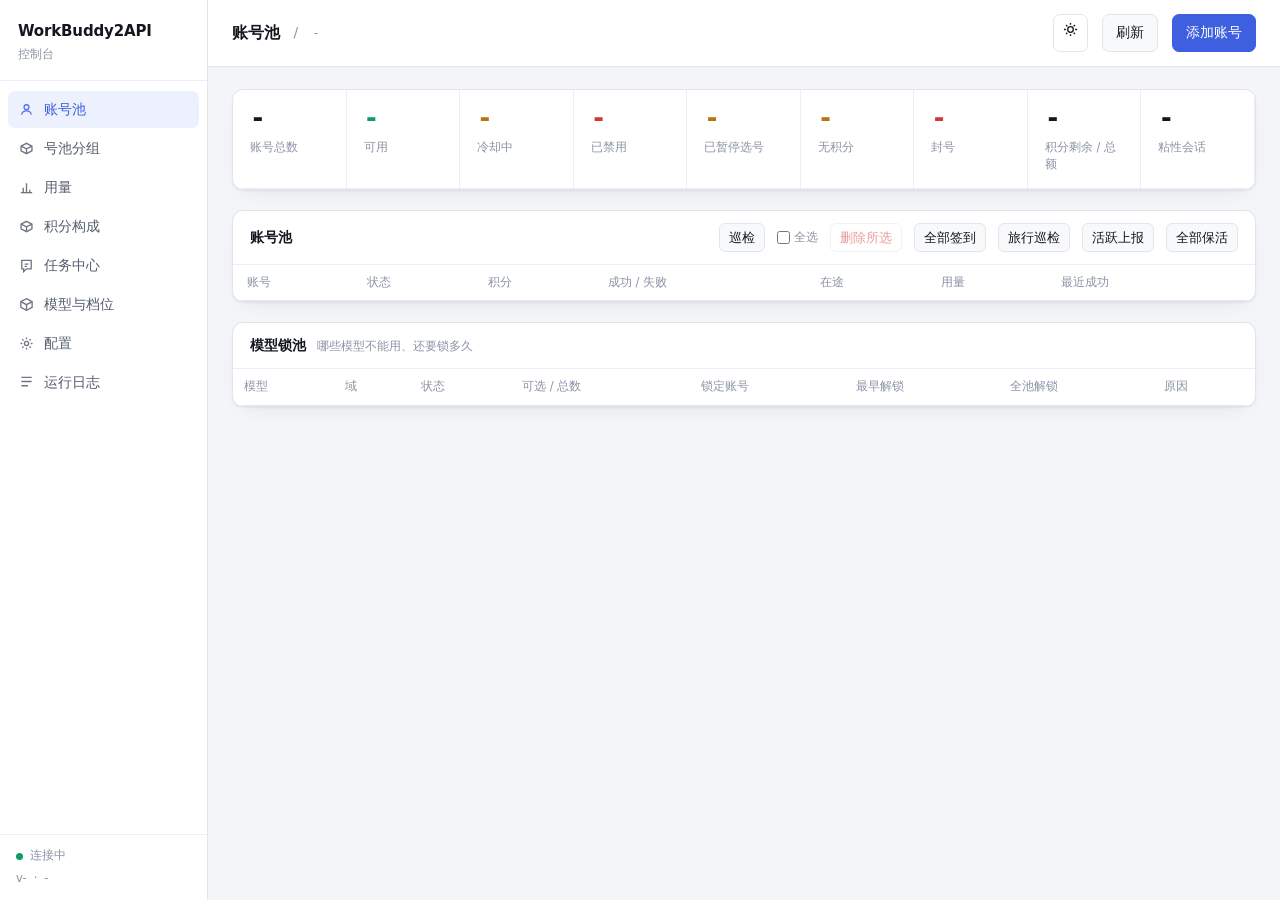
==== commit 45ef8a91: "fix(patrol): 巡检列表仅显示实际移动与回流处理日志" ====
--- a/internal/panel/index.html
+++ b/internal/panel/index.html
@@ -631,7 +631,7 @@
     color: var(--ink-3); cursor: pointer; white-space: nowrap; }
   .acc-selall input, .acc-pick input { accent-color: var(--accent); margin: 0; cursor: pointer; }
   .acc-pick { display: inline-flex; align-items: center; margin-right: 6px; vertical-align: -2px; }
-  /* 巡检弹窗：设置行 + 结果表。 */
+  /* 巡检弹窗：设置行 + 处理日志。 */
   .patrol-cfg { display: flex; flex-wrap: wrap; align-items: center; gap: 12px 16px; margin-bottom: 12px; }
   .patrol-cfg label { display: inline-flex; align-items: center; gap: 5px; font-size: 12.5px;
     color: var(--ink-2); white-space: nowrap; }
@@ -639,7 +639,8 @@
   .patrol-bar { display: flex; align-items: center; gap: 10px; margin-bottom: 10px; }
   .patrol-bar .note { color: var(--ink-3); font-size: 12px; }
   #patrolBody td { font-size: 12.5px; vertical-align: middle; }
-  #patrolBody .pid { font-family: var(--mono); font-size: 11.5px; color: var(--ink-3); }
+  #patrolBody .patrol-time { font-family: var(--mono); font-size: 11.5px; color: var(--ink-3); white-space: nowrap; width: 155px; }
+  #patrolBody .patrol-action { white-space: normal; overflow-wrap: anywhere; line-height: 1.6; }
 </style>
 </head>
 <body>
@@ -1354,7 +1355,7 @@
   </div>
 </div>
 
-<!-- 账号巡检：封号（11140）/ 积分 0 自动归组，含设置与最近一轮结果 -->
+<!-- 账号巡检：封号（11140）/ 积分 0 自动归组，含设置与最近处理日志 -->
 <div class="veil" id="patrolVeil">
   <div class="dlg" style="width:820px">
     <header>
@@ -1371,7 +1372,7 @@
           </select>
         </label>
         <label title="同时探测的账号数；填 0 = 不限（全池并发）">并发 <input type="number" id="patrolConc" min="0" step="1" placeholder="0=不限" style="width:76px"></label>
-        <label><input type="checkbox" id="patrolDry"> 试运行（只报告不改分组）</label>
+        <label title="只检查不改分组，汇总见运行日志，不新增处理日志"><input type="checkbox" id="patrolDry"> 试运行（不处理账号）</label>
       </div>
       <div class="patrol-cfg patrol-checks">
         <label title="用户请求命中 11140 时实时移入；巡检只用余额接口的返回码核对（零对话消耗，绝不主动测活）"><input type="checkbox" id="patrolBan"> 封号检测（code 11140）</label>
@@ -1385,7 +1386,7 @@
       </div>
       <div class="tbl-wrap" style="max-height:400px">
         <table class="acc">
-          <thead><tr><th>账号</th><th>结论</th><th>业务码</th><th>积分</th><th>所在分组</th><th>说明</th></tr></thead>
+          <thead><tr><th>时间</th><th>处理日志（仅移动 / 回流）</th></tr></thead>
           <tbody id="patrolBody"></tbody>
         </table>
       </div>
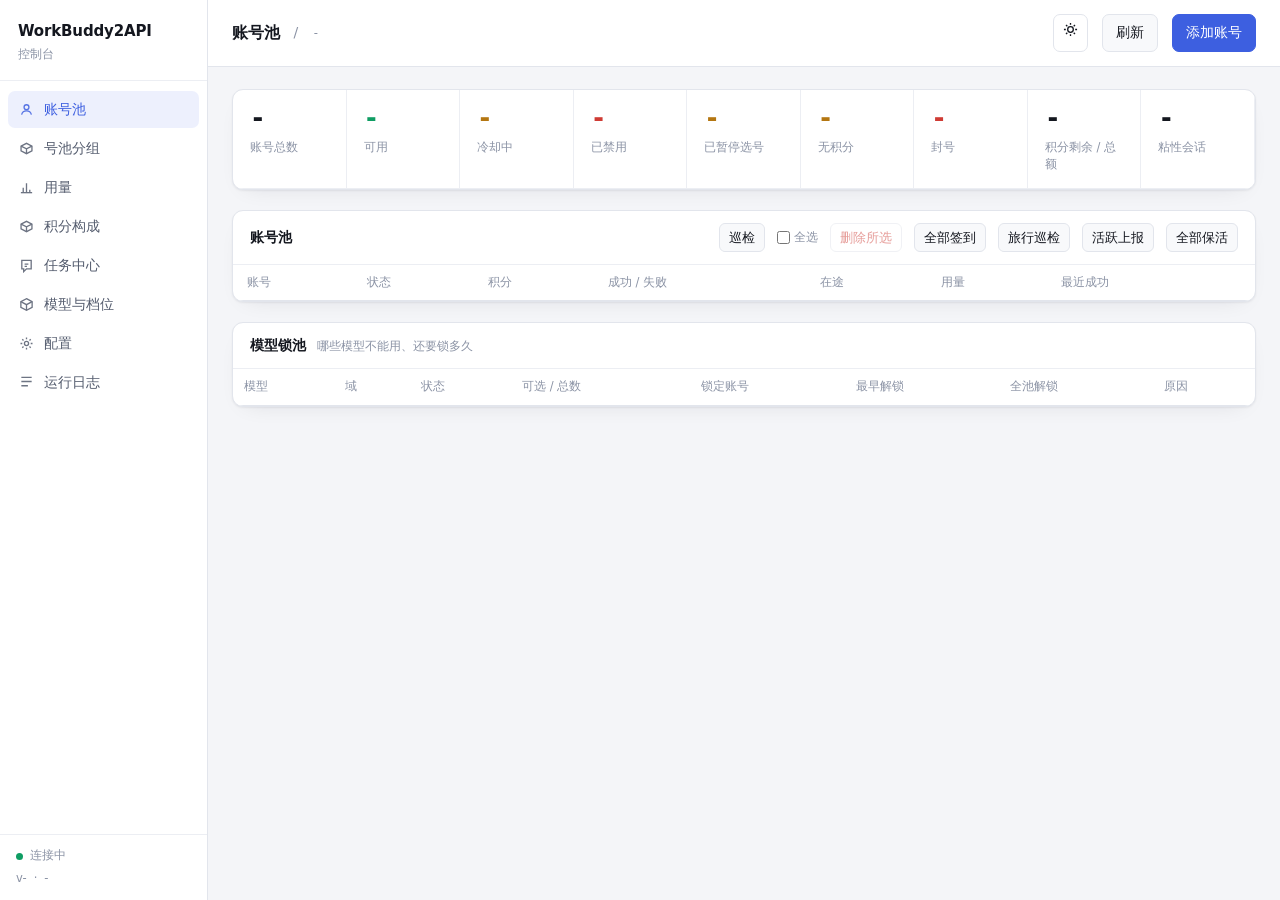
==== commit 138912ca: "feat(panel): 分组配置抽成共享组件，主页分组卡片可直接改密钥/代理/共享池/提示词 主页的「设置」弹窗原来只能改名称与识别色，密钥、代理、共享池、提示词还得跳到 号池分组页去配。这次把这一" ====
--- a/internal/panel/index.html
+++ b/internal/panel/index.html
@@ -241,6 +241,18 @@
 .acc .mark i { display: block; width: 3px; height: 100%; min-height: 36px; background: var(--ok); }
 .acc tbody tr.cool .mark i { background: var(--warn); }
 .acc tbody tr.off .mark i { background: var(--bad); }
+/* 暂停选号是「主动退出」不是故障：用中性灰，别和封号 / 禁用（红）混为一谈。 */
+.acc tbody tr.paused .mark i { background: var(--ink-3); }
+/* 可排序表头（表头由 pool_list.js 生成）：手型 + 三态箭头（⇅ 未排 / ▲ 升 / ▼ 降） */
+.acc th[data-act="sort"] { cursor: pointer; user-select: none; }
+.acc th[data-act="sort"]:hover { color: var(--ink); }
+.acc th[data-act="sort"] .sar { margin-left: 3px; font-style: normal; font-size: 9px; opacity: .4; }
+.acc th[data-act="sort"].on { color: var(--ink); }
+.acc th[data-act="sort"].on .sar { opacity: 1; color: var(--accent); }
+/* 行内小语义：失效 / 限流原因、弱化文字、失败数 */
+.acc td .note { font-size: 11.5px; color: var(--ink-3); margin-top: 3px; }
+.acc td.dim, .acc .dim { color: var(--ink-3); }
+.acc .bad-txt { color: var(--bad); }
 /* 模型表无色条（健康指示只属于账号表）。 */
 .acc.md .mark { display: none; }
 /* 操作列用 width:1px + nowrap 的经典技巧：列宽恰为内容宽，其余列按内容自适应 */
@@ -609,7 +621,9 @@
   /* 账号池按分组卡片（方案 B）：每组一张卡片，列宽固定保证跨卡片对齐。 */
   .acc-groups { display: flex; flex-direction: column; gap: 14px; }
   .acc-groups[hidden] { display: none; }
-  .gcard > header { cursor: pointer; user-select: none; gap: 10px; }
+  /* 卡片头最多挂 6 个按钮（任务执行/本组测活/本组签到/本组余额/分组页/设置）：
+     窄屏或积分标签较长时允许换行，避免按钮被挤出卡片或压掉积分。 */
+  .gcard > header { cursor: pointer; user-select: none; gap: 10px; flex-wrap: wrap; }
   .gcard > header .car { width: 10px; color: var(--ink-3); transition: transform .15s; display: inline-block; font-size: 11px; }
   .gcard.fold > header .car { transform: rotate(-90deg); }
   .gcard.fold > .tbl-wrap { display: none; }
@@ -620,11 +634,25 @@
   .gcard .gc { color: var(--ink-3); font-size: 12.5px; }
   .gcard .gs { display: inline-flex; gap: 6px; }
   .gcard .gcred { color: var(--ink-2); font-size: 12.5px; font-variant-numeric: tabular-nums; }
+  /* 徽标按语义着色：缺密钥 / 共享这类「会改变请求落到哪个号」的设置必须一眼看见，
+     文案口径与号池分组页 rail 一致（共享 · 共用公共池 · 缺密钥 · 自定义提示词）。 */
+  .gcard .gbadge.warn { color: var(--warn); border-color: color-mix(in srgb, var(--warn) 45%, transparent); background: var(--warn-soft); }
+  .gcard .gbadge.accent { color: var(--accent); border-color: color-mix(in srgb, var(--accent) 45%, transparent); background: var(--accent-soft); }
+  /* 分组编辑弹窗（主页）：识别色圆点 + 复选开关，视觉沿用号池分组页的 groupVeil。 */
+  .swatches { display: flex; gap: 8px; flex-wrap: wrap; }
+  .swatch { width: 24px; height: 24px; border-radius: 50%; border: 2px solid transparent; background: var(--c); padding: 0; }
+  .swatch.on { border-color: var(--ink); }
+  .gchk { display: flex; align-items: flex-start; gap: 9px; margin-bottom: 12px; font-size: 12.5px;
+    color: var(--ink-2); cursor: pointer; }
+  .gchk input { width: auto; margin: 2px 0 0; flex: none; }
+  .gchk em { display: block; font-style: normal; color: var(--ink-3); font-size: 11.5px; margin-top: 2px; }
   .acc.gfix { table-layout: fixed; min-width: 1550px; }
 .acc.gfix .c-acts { width: auto; }
 .acc.gfix td.who { overflow: hidden; }
-  .acc.gfix td.acts { display: table-cell; text-align: right; white-space: nowrap; }
-  .acc.gfix td.acts > button + button { margin-left: 5px; }
+  /* 操作列按钮最多 11 个（签到/余额/任务/模型/测活/解冻/禁用/移动/前往分组/导出/移除）：
+     固定列宽下 nowrap 会让按钮溢出压住左侧列，改为允许换行，行高自适应。 */
+  .acc.gfix td.acts { display: table-cell; text-align: right; white-space: normal; line-height: 1.9; }
+  .acc.gfix td.acts > button { margin: 0 0 0 5px; }
 
   /* 账号池多选：行首勾选框 + 工具条「全选 / 删除所选」。 */
   .acc-selall { display: inline-flex; align-items: center; gap: 4px; font-size: 12px;
@@ -727,7 +755,7 @@
           <button class="xs" id="btnPatrol" title="巡检全部账号：封号（上游 code 11140）与积分 0 的账号自动移入「封号池」「无积分」分组">巡检</button>
           <label class="acc-selall" title="全选当前账号池（含各分组）"><input type="checkbox" id="accSelAll">全选</label>
           <button class="xs ghost danger" id="btnBulkRemove" disabled title="删除所选的账号：池状态与 auths/ 下的凭证文件一并删除，不可恢复">删除所选</button>
-          <button class="xs" id="btnCheckinAll">全部签到</button>
+          <button class="xs" id="btnCheckinAll" title="逐号签到并刷新余额，进度与每号结果在弹窗里逐条展示；401 失效号自动移入失效池">全部签到</button>
           <button class="xs" id="btnTravelAll">旅行巡检</button>
           <button class="xs" id="btnActivityAll">活跃上报</button>
           <button class="xs" id="btnKeepaliveAll">全部保活</button>
@@ -1355,6 +1383,33 @@
   </div>
 </div>
 
+<!-- 分组编辑（主页）：与「号池分组」页同一套 Groups API，只做分组级轻量设置。
+     密钥 / 代理 / 提示词 / 成员导入仍归分组页——那些是分组级资源，搬到总览卡片里会把行撑爆。
+     主页能就地改名称 / 识别色 / 共享策略，并可直接删除分组（组内账号移回公共池）。 -->
+<div class="veil" id="grpVeil">
+  <div class="dlg" style="width:760px">
+    <header><h3 id="grpTitle">新建分组</h3><div class="hint" id="grpHint">分组是独立号池：默认与公共池双向隔离，拥有自己的密钥与代理。</div></header>
+    <div class="body">
+      <label class="fld"><span class="lb">分组名称</span><input id="grpName" maxlength="32" placeholder="例如：客户 A · 生产"></label>
+      <div class="fld"><span class="lb">识别色</span><div class="swatches" id="grpColors"></div></div>
+      <!-- 新建时的共享默认值；编辑态交给下面的共享池卡（改一下立即生效，不用再点保存） -->
+      <div id="grpShareDefaults">
+        <label class="gchk"><input type="checkbox" id="grpShared"><span>允许本组账号进入公共池<em>开启后本组账号同时参与公共池调度，也会计入主页「公共池」卡片的共享账号数</em></span></label>
+        <label class="gchk"><input type="checkbox" id="grpCall"><span>允许本组调用公共池账号<em>与公共池账号共用候选集；本组密钥仍只能访问本组</em></span></label>
+      </div>
+      <!-- 分组配置卡由 group_cfg.js 渲染，与号池分组页是同一份：密钥、代理、共享池、提示词 -->
+      <div id="grpCfg"></div>
+      <div class="hint" id="grpMsg"></div>
+    </div>
+    <footer>
+      <button class="ghost danger" id="grpDel" hidden title="删除分组；组内账号移回公共池（彻底删除账号请到号池分组页）">删除分组</button>
+      <span class="grow"></span>
+      <button id="btnGrpCancel">取消</button>
+      <button class="primary" id="btnGrpSave">保存</button>
+    </footer>
+  </div>
+</div>
+
 <!-- 账号巡检：封号（11140）/ 积分 0 自动归组，含设置与最近处理日志 -->
 <div class="veil" id="patrolVeil">
   <div class="dlg" style="width:820px">
@@ -1415,8 +1470,36 @@
   </div>
 </div>
 
+<!-- 批量执行（全部签到 / 本组签到 / 本组余额）：与「本组测活」同一套清单交互——
+     逐号发单号接口、行级实时回填，跑完在底部汇总。原先「全部签到」只把活交给后台
+     排程，页面上看不到任何逐号结果，401 失效号也没人提示，只能翻日志。 -->
+<div class="veil" id="batchVeil">
+  <div class="dlg" style="width:720px">
+    <header>
+      <h3><span id="batchTitle">批量执行</span> <span class="hint" id="batchScope"></span></h3>
+      <div class="hint" id="batchDesc">逐个账号执行，结果逐条更新在下方清单。</div>
+    </header>
+    <div class="body" style="overflow:hidden;padding-bottom:6px">
+      <div class="qprog" style="padding:0"><div class="qbar"><i id="batchBar"></i></div><span class="note" id="batchProgText">准备中…</span></div>
+      <div class="alive-list" id="batchList"></div>
+    </div>
+    <footer>
+      <span class="note" id="batchSum"></span>
+      <span class="grow"></span>
+      <button class="ghost" id="batchStop" disabled>停止</button>
+      <button class="primary" id="btnBatchClose">关闭</button>
+    </footer>
+  </div>
+</div>
+
 <div id="toasts"></div>
-
+<!-- 分组配置的三个弹窗（密钥/代理/提示词）由 group_cfg.js 注入，与号池分组页共用 -->
+<div id="gcModals"></div>
+
+<!-- 号池列表的共享实现：行渲染 / 状态口径 / 排序 / 行内操作都在这份脚本里，主页与分组页共用 -->
+<link rel="stylesheet" href="/panel/group_cfg.css">
+<script src="pool_list.js"></script>
+<script src="group_cfg.js"></script>
 <script src="app.js"></script>
 </body>
 </html>
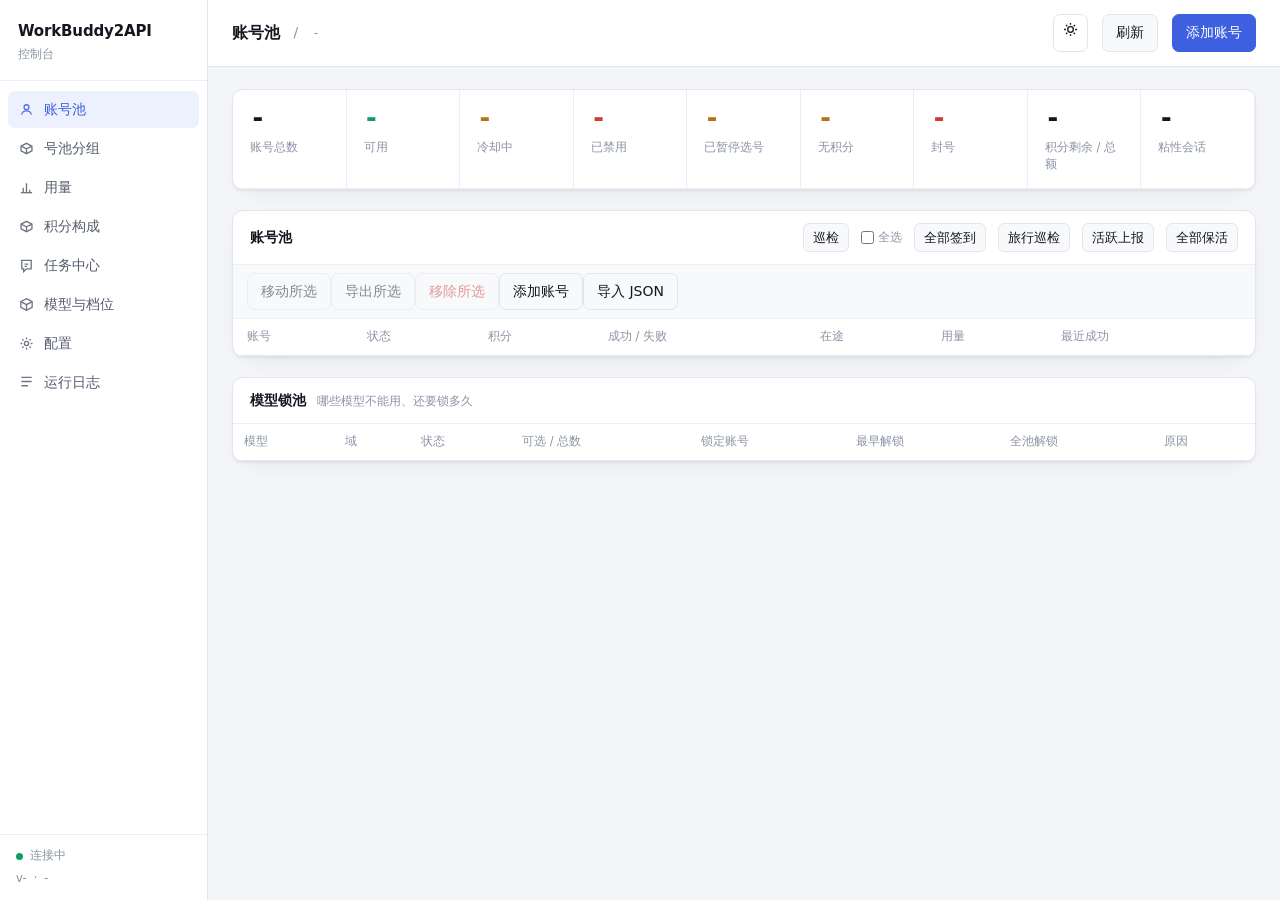
==== commit 0583d88c: "refactor(panel): 账号级批量动作抽成 acct_actions.js，主页分组卡片补齐移动/导出/移除/添加/导入 以前只有号池分组页能做「移动所选、导出所选、移除所选、添加账号、导入" ====
--- a/internal/panel/index.html
+++ b/internal/panel/index.html
@@ -627,6 +627,11 @@
   .gcard > header .car { width: 10px; color: var(--ink-3); transition: transform .15s; display: inline-block; font-size: 11px; }
   .gcard.fold > header .car { transform: rotate(-90deg); }
   .gcard.fold > .tbl-wrap { display: none; }
+  .gcard.fold > .gbar { display: none; }
+  /* 每组表格上方的账号级动作条（移动/导出/移除/添加/导入 由 acct_actions.js 生成）：
+     组级动作留在卡片头，账号级动作贴着列表放，11 个按钮才不用挤同一行。 */
+  .gcard > .gbar { padding: 8px 14px; border-bottom: 1px solid var(--line-soft); background: var(--surface-2); }
+  .box > .gbar { padding: 8px 14px; border-bottom: 1px solid var(--line-soft); background: var(--surface-2); }
   .gcard.fold > header { border-bottom: none; }
   .gcard .gdot { width: 9px; height: 9px; border-radius: 50%; flex: none; }
   .gcard .gn { font-weight: 600; font-size: 13px; }
@@ -754,12 +759,13 @@
           <span class="note" id="accNote"></span>
           <button class="xs" id="btnPatrol" title="巡检全部账号：封号（上游 code 11140）与积分 0 的账号自动移入「封号池」「无积分」分组">巡检</button>
           <label class="acc-selall" title="全选当前账号池（含各分组）"><input type="checkbox" id="accSelAll">全选</label>
-          <button class="xs ghost danger" id="btnBulkRemove" disabled title="删除所选的账号：池状态与 auths/ 下的凭证文件一并删除，不可恢复">删除所选</button>
           <button class="xs" id="btnCheckinAll" title="逐号签到并刷新余额，进度与每号结果在弹窗里逐条展示；401 失效号自动移入失效池">全部签到</button>
           <button class="xs" id="btnTravelAll">旅行巡检</button>
           <button class="xs" id="btnActivityAll">活跃上报</button>
           <button class="xs" id="btnKeepaliveAll">全部保活</button>
         </header>
+        <!-- 账号级动作条：与分组卡片、号池分组页同一份实现（acct_actions.js） -->
+        <div class="gbar" id="accAllBar"></div>
         <div class="tbl-wrap" id="accTblWrap">
         <table class="acc">
           <thead><tr>
@@ -1495,11 +1501,15 @@
 <div id="toasts"></div>
 <!-- 分组配置的三个弹窗（密钥/代理/提示词）由 group_cfg.js 注入，与号池分组页共用 -->
 <div id="gcModals"></div>
+<!-- 账号级批量动作的四个弹窗（移动/导出/导入/添加）由 acct_actions.js 注入，与号池分组页共用 -->
+<div id="aaModals"></div>
 
 <!-- 号池列表的共享实现：行渲染 / 状态口径 / 排序 / 行内操作都在这份脚本里，主页与分组页共用 -->
 <link rel="stylesheet" href="/panel/group_cfg.css">
+<link rel="stylesheet" href="/panel/acct_actions.css">
 <script src="pool_list.js"></script>
 <script src="group_cfg.js"></script>
+<script src="acct_actions.js"></script>
 <script src="app.js"></script>
 </body>
 </html>
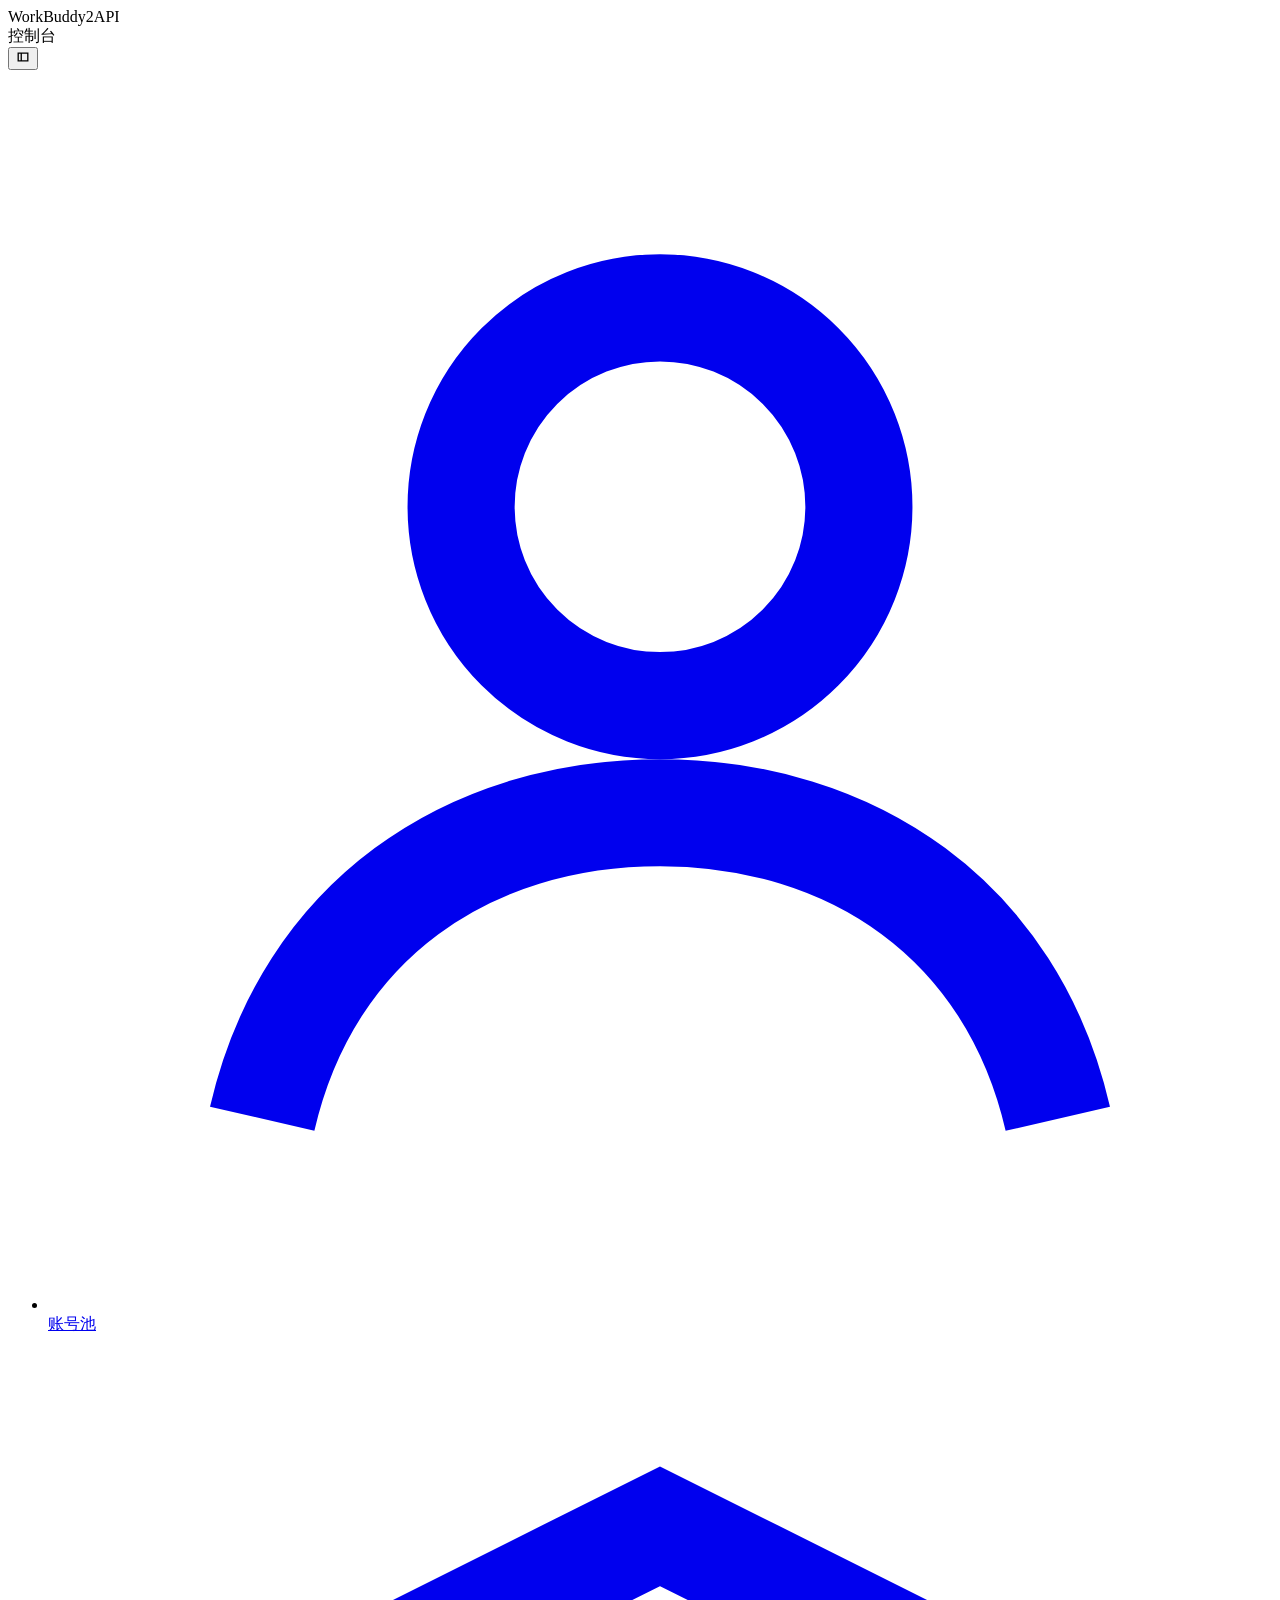
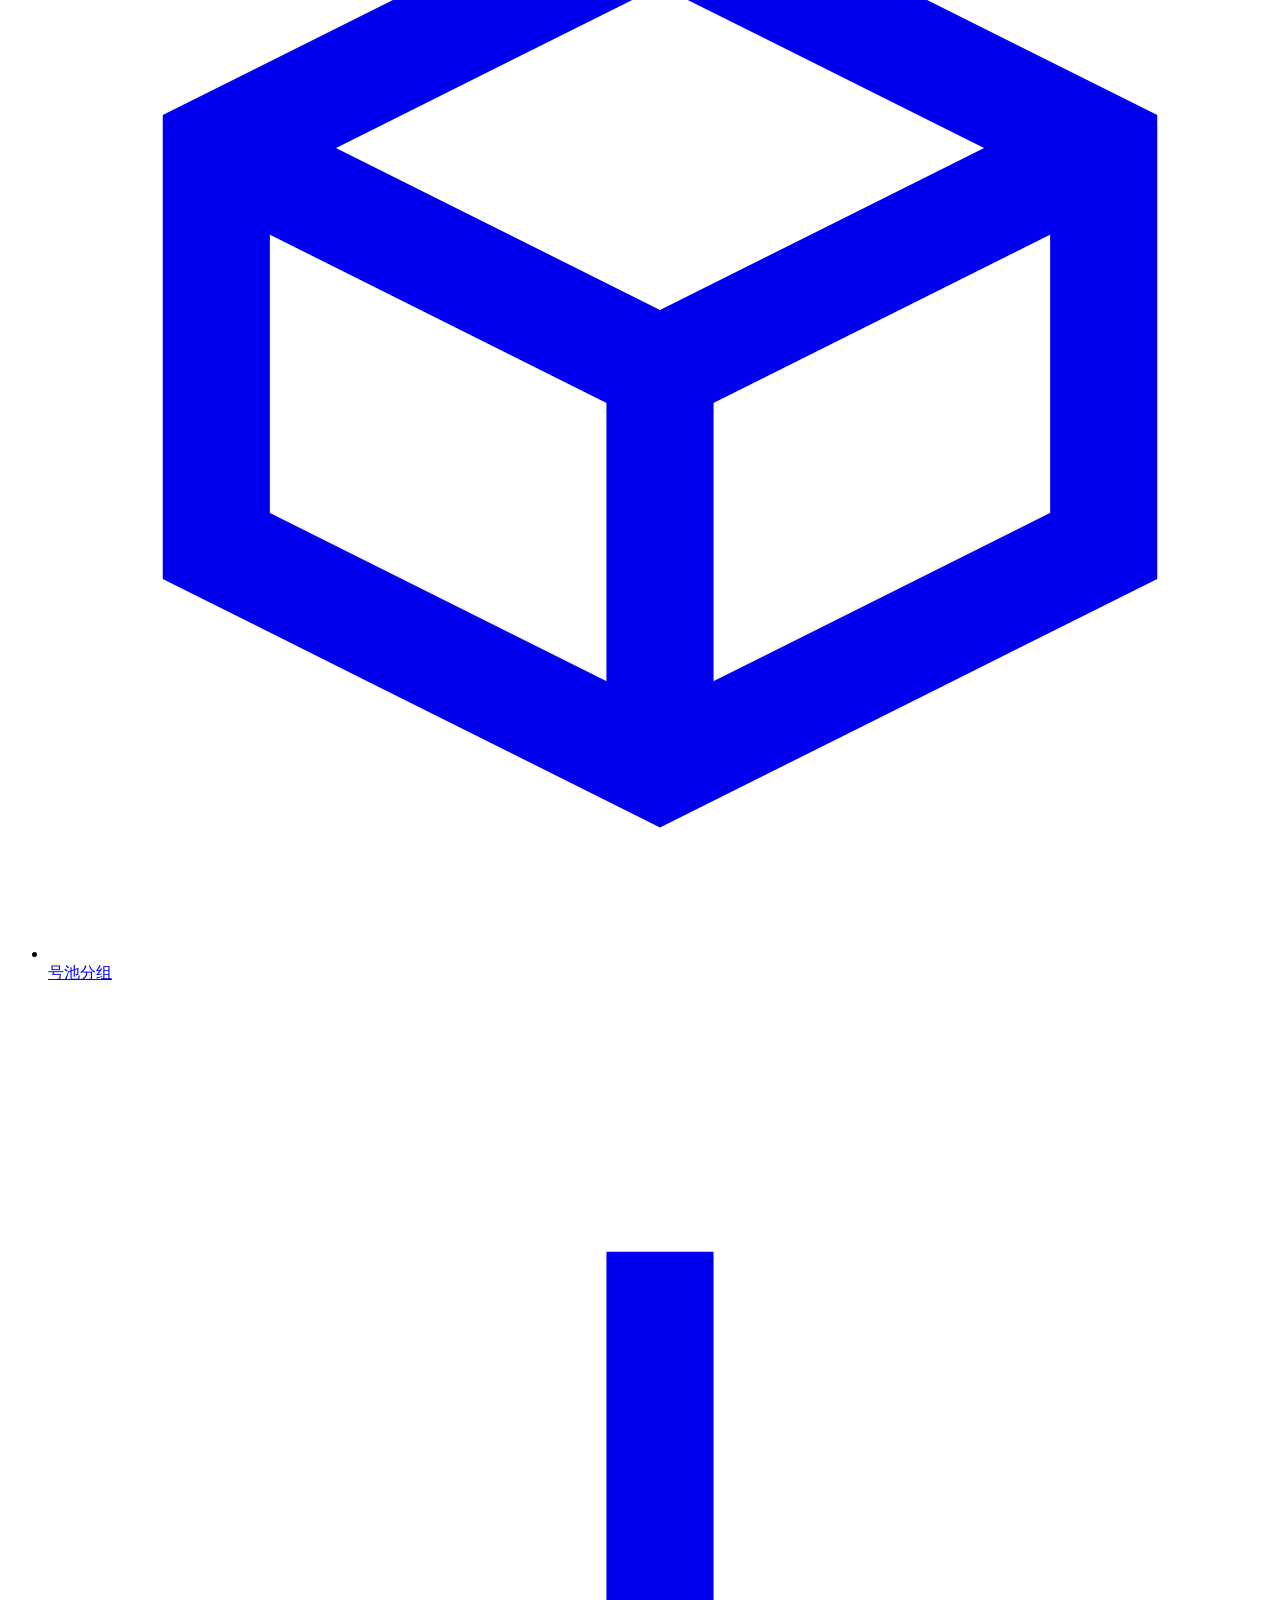
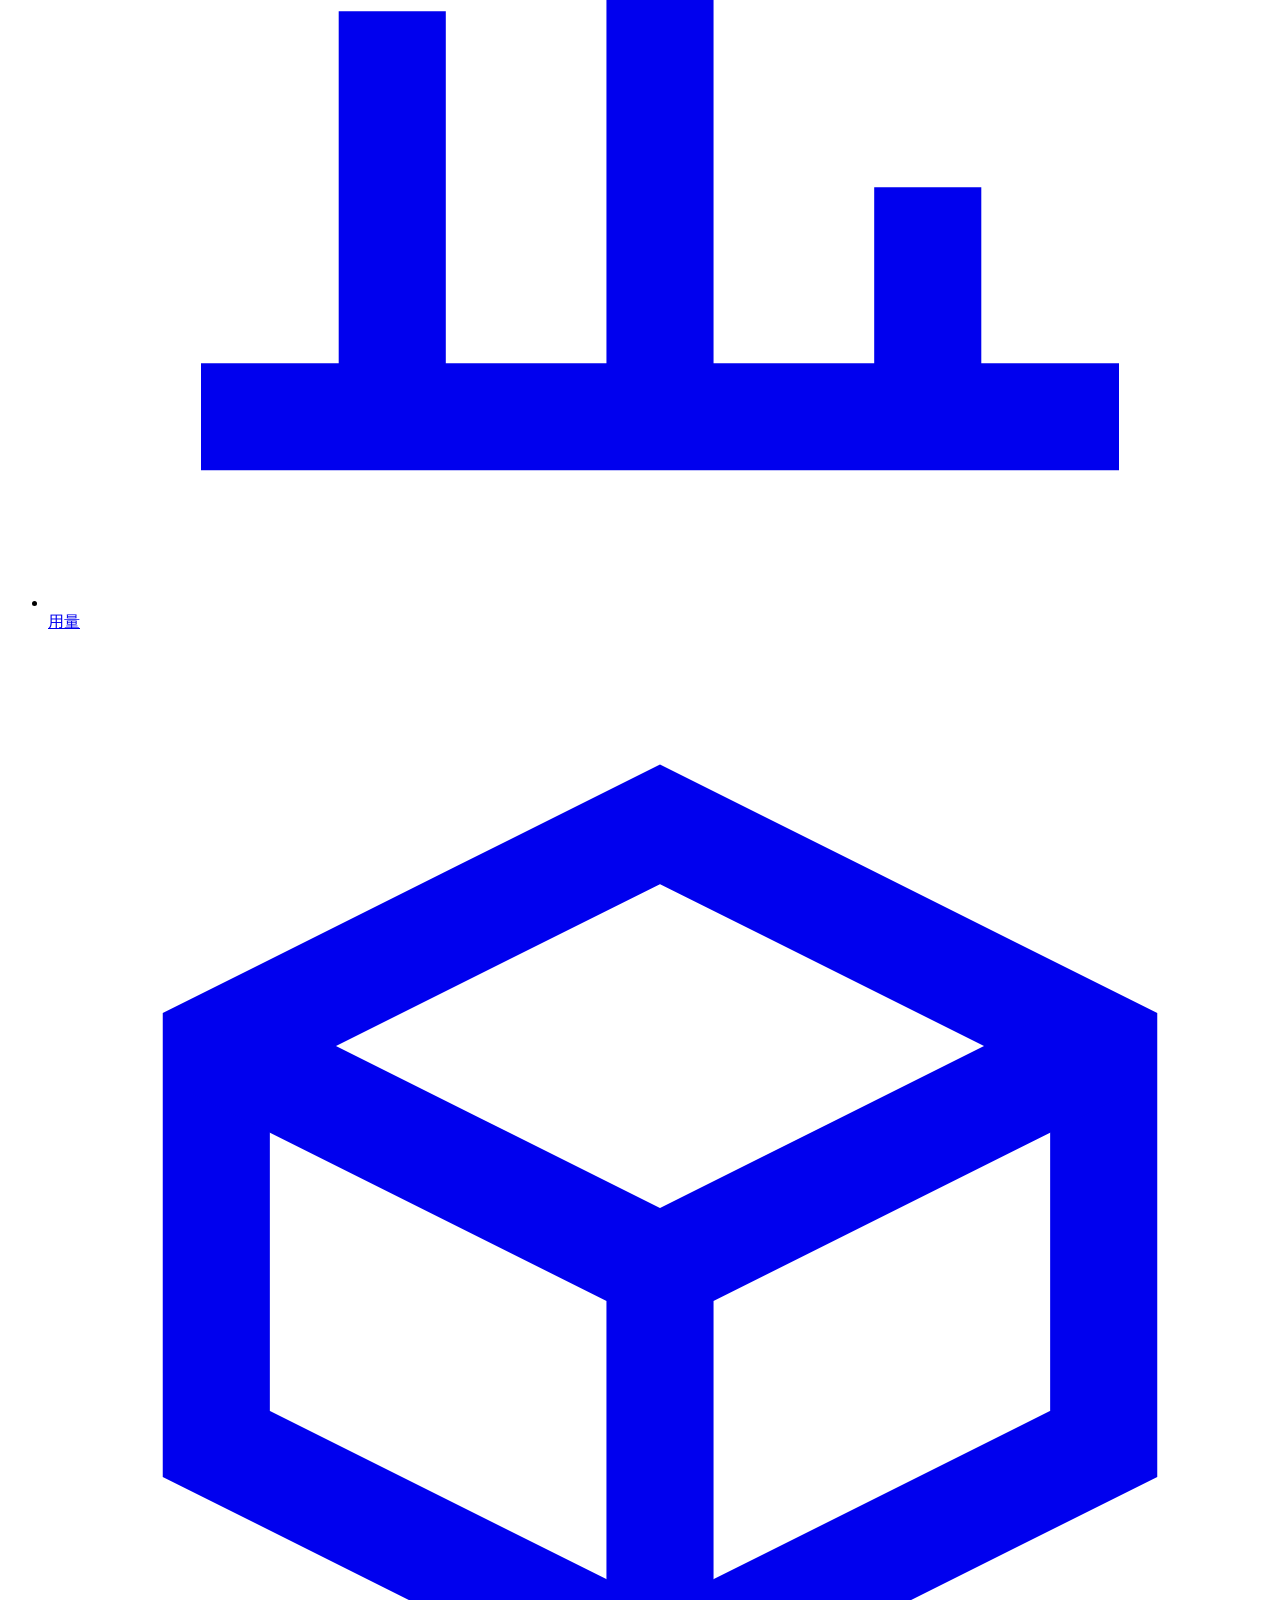
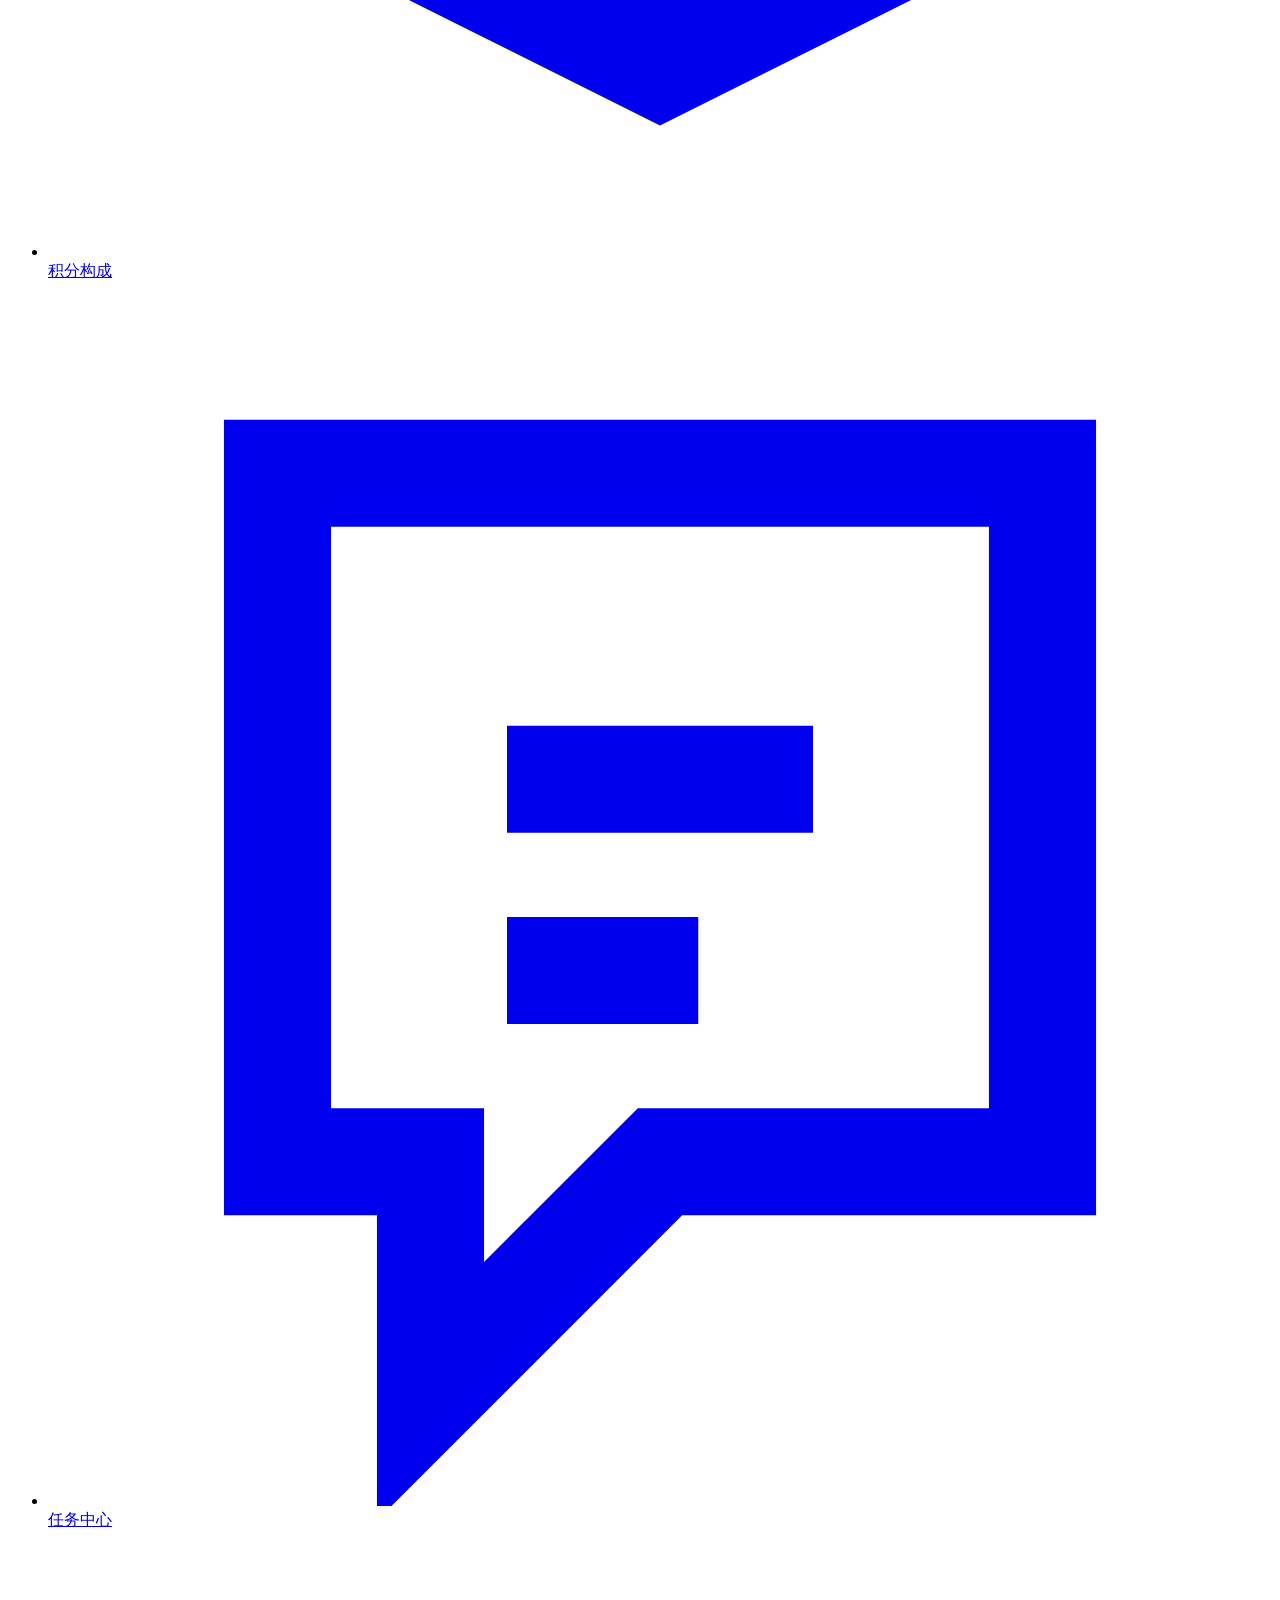
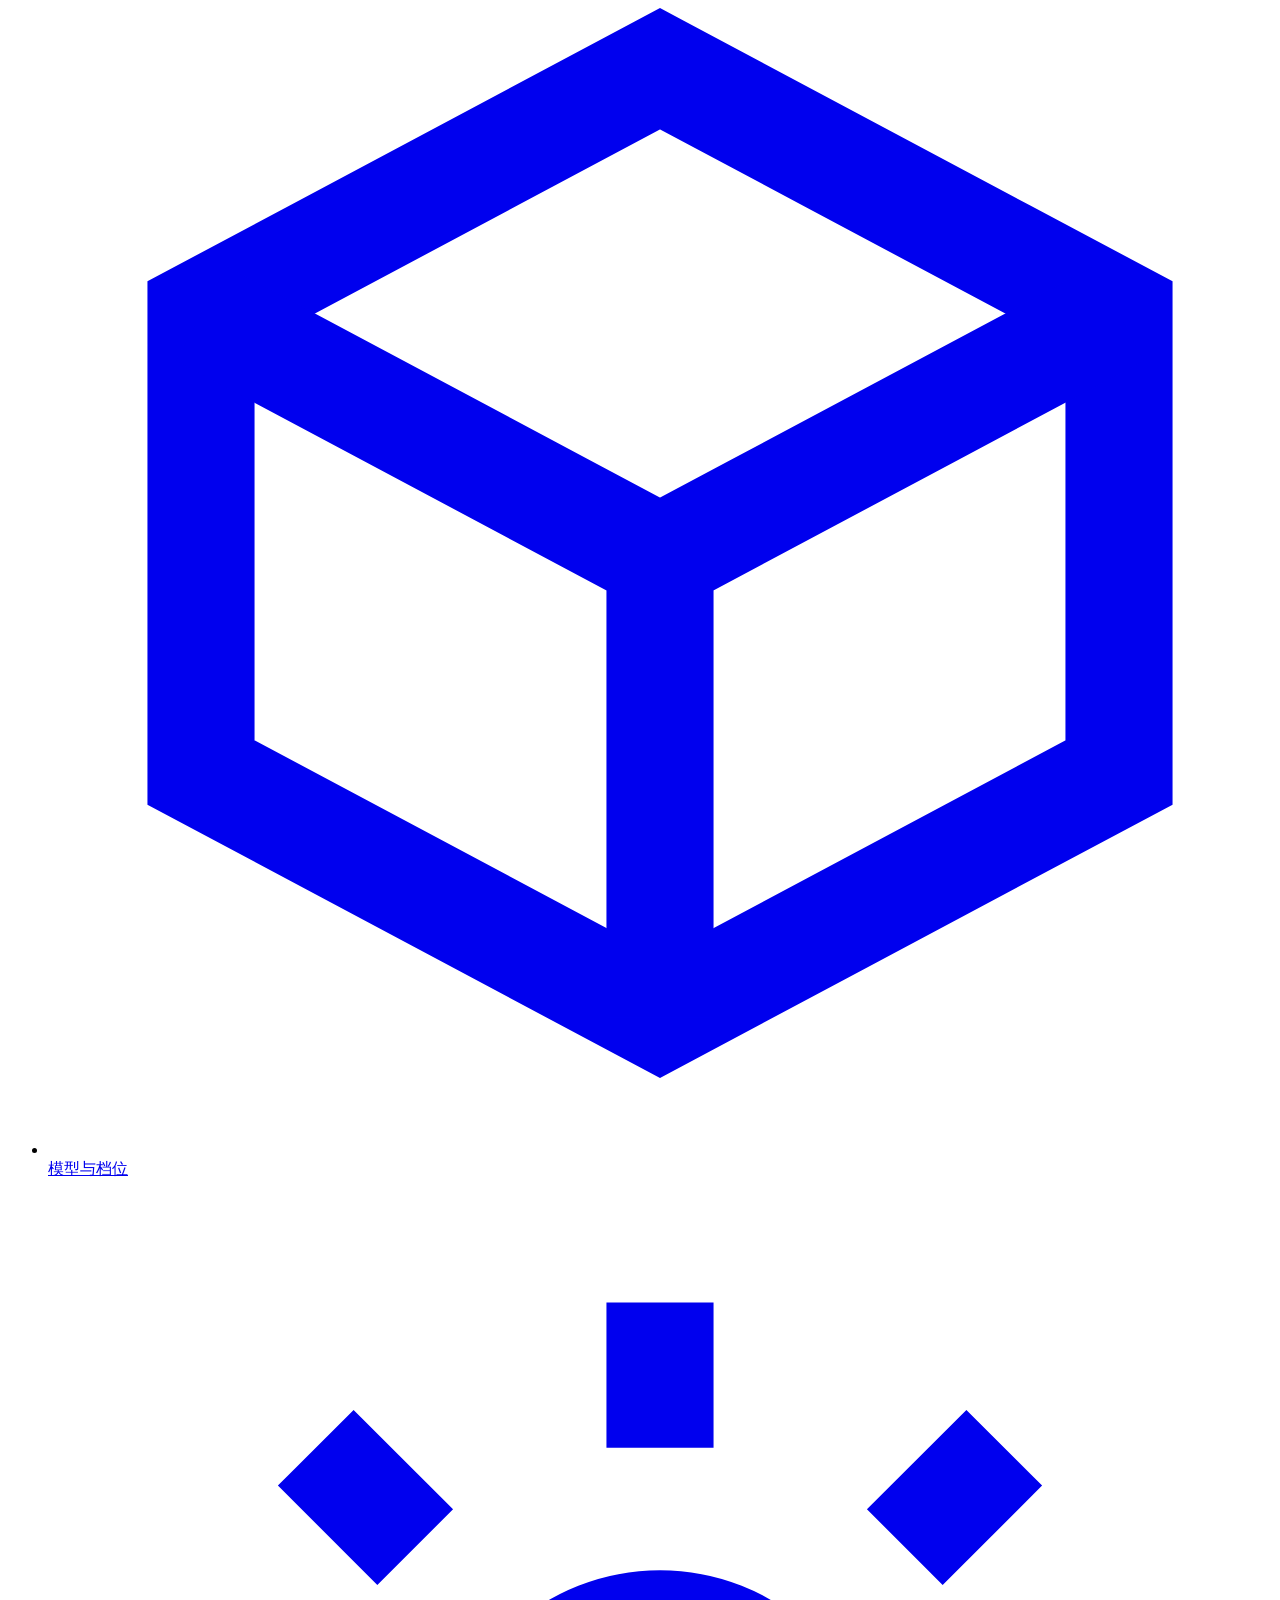
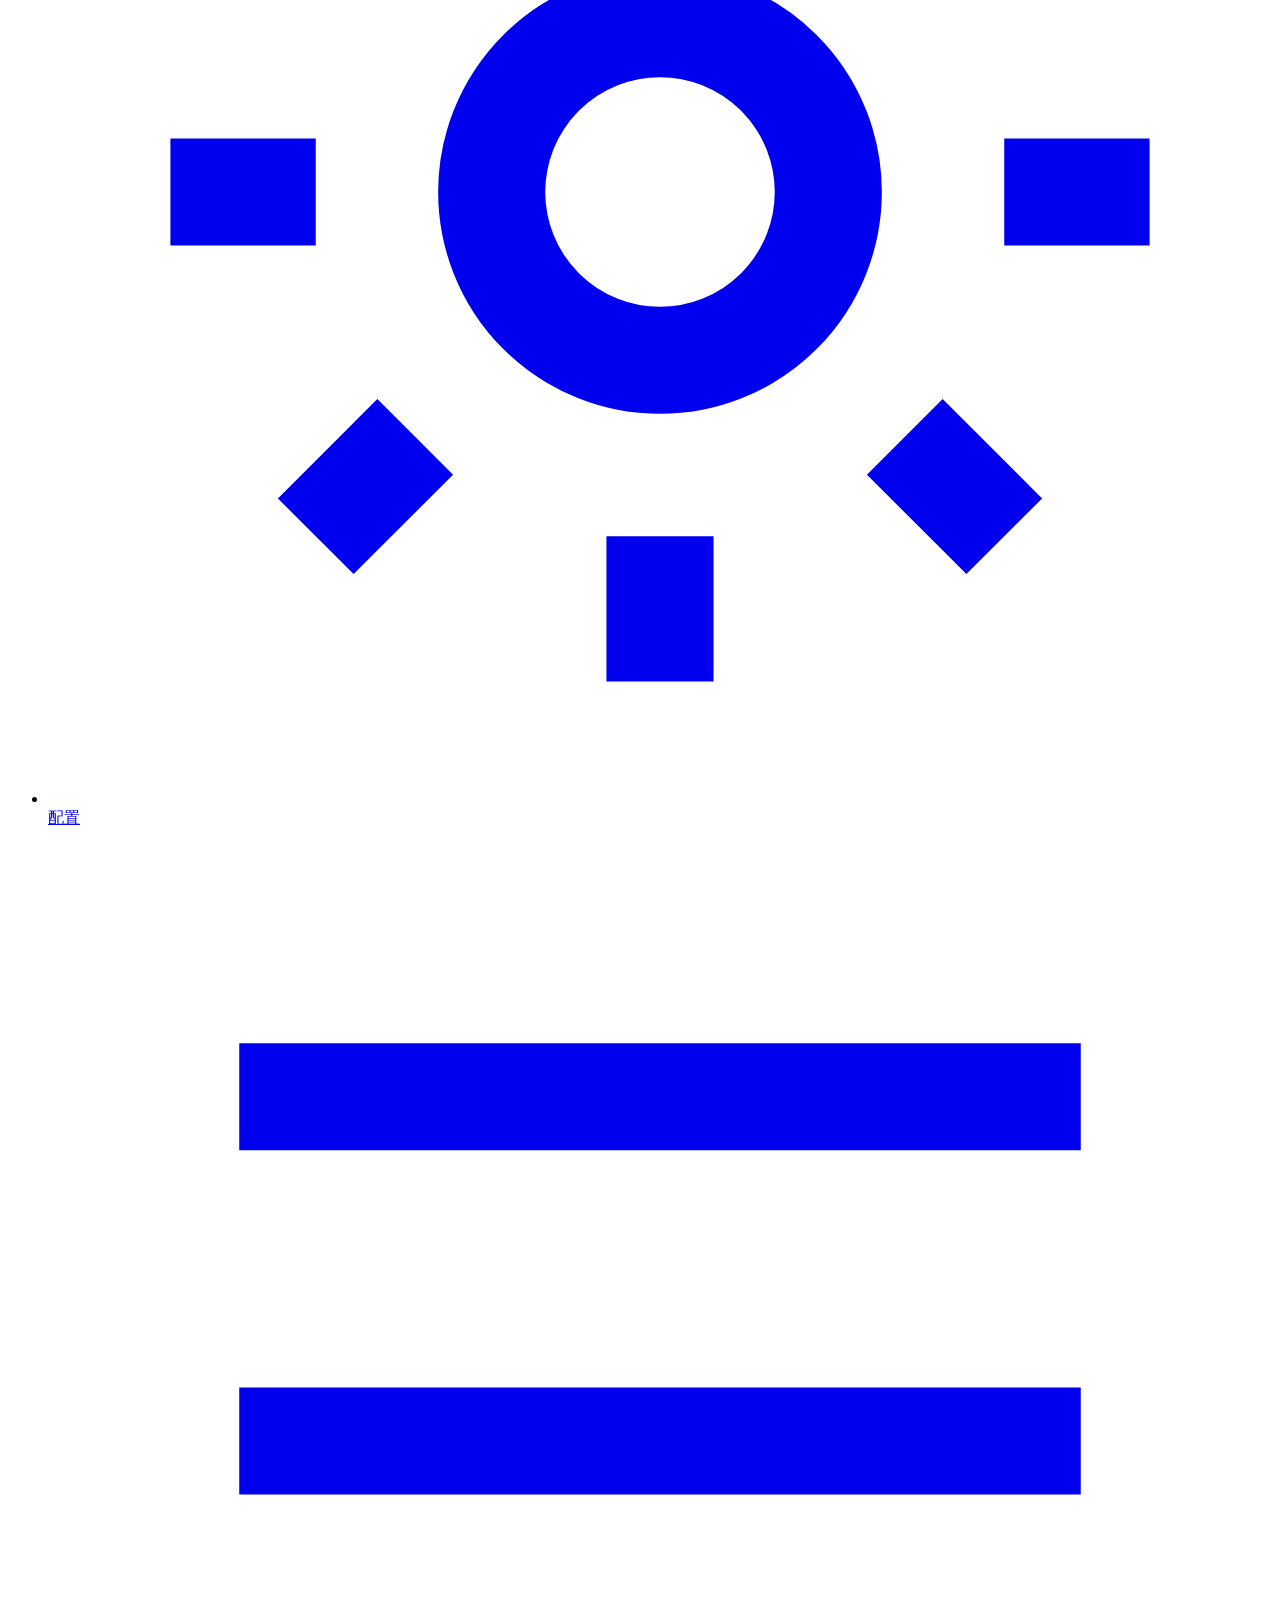
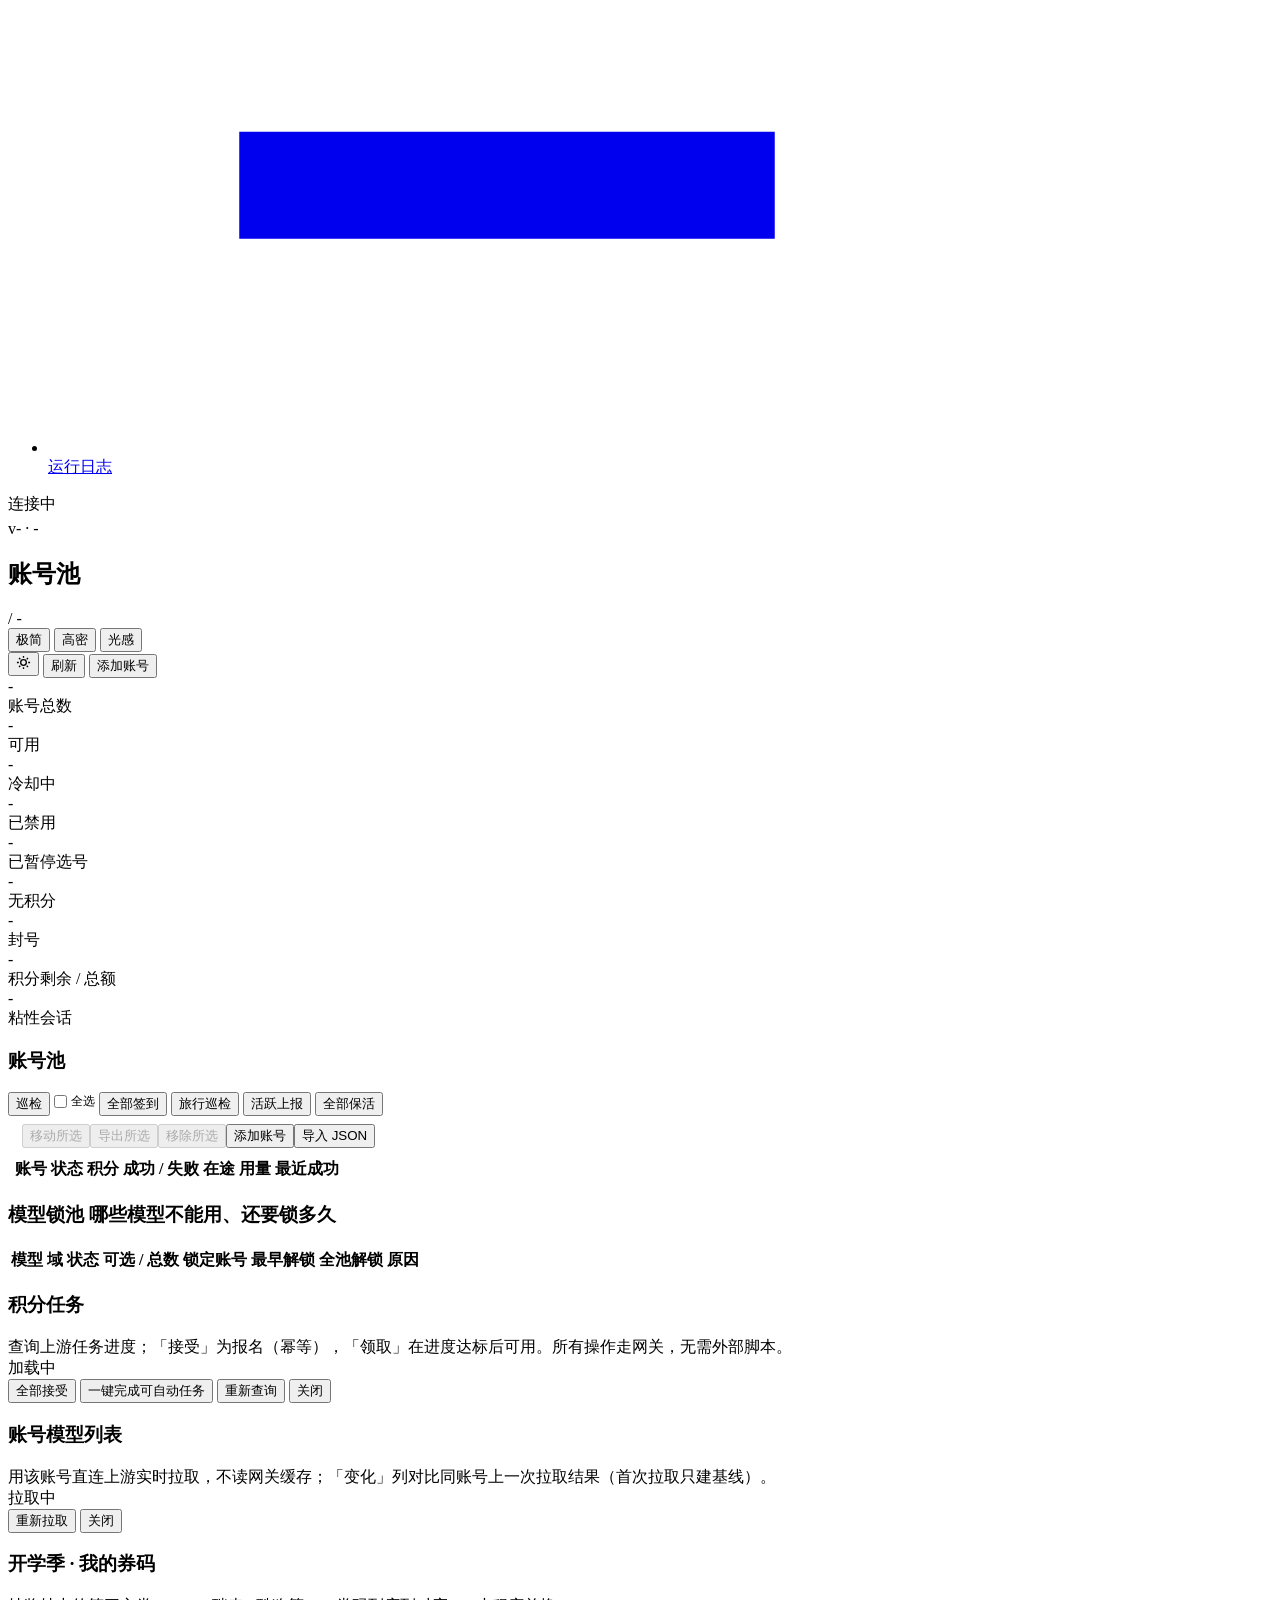
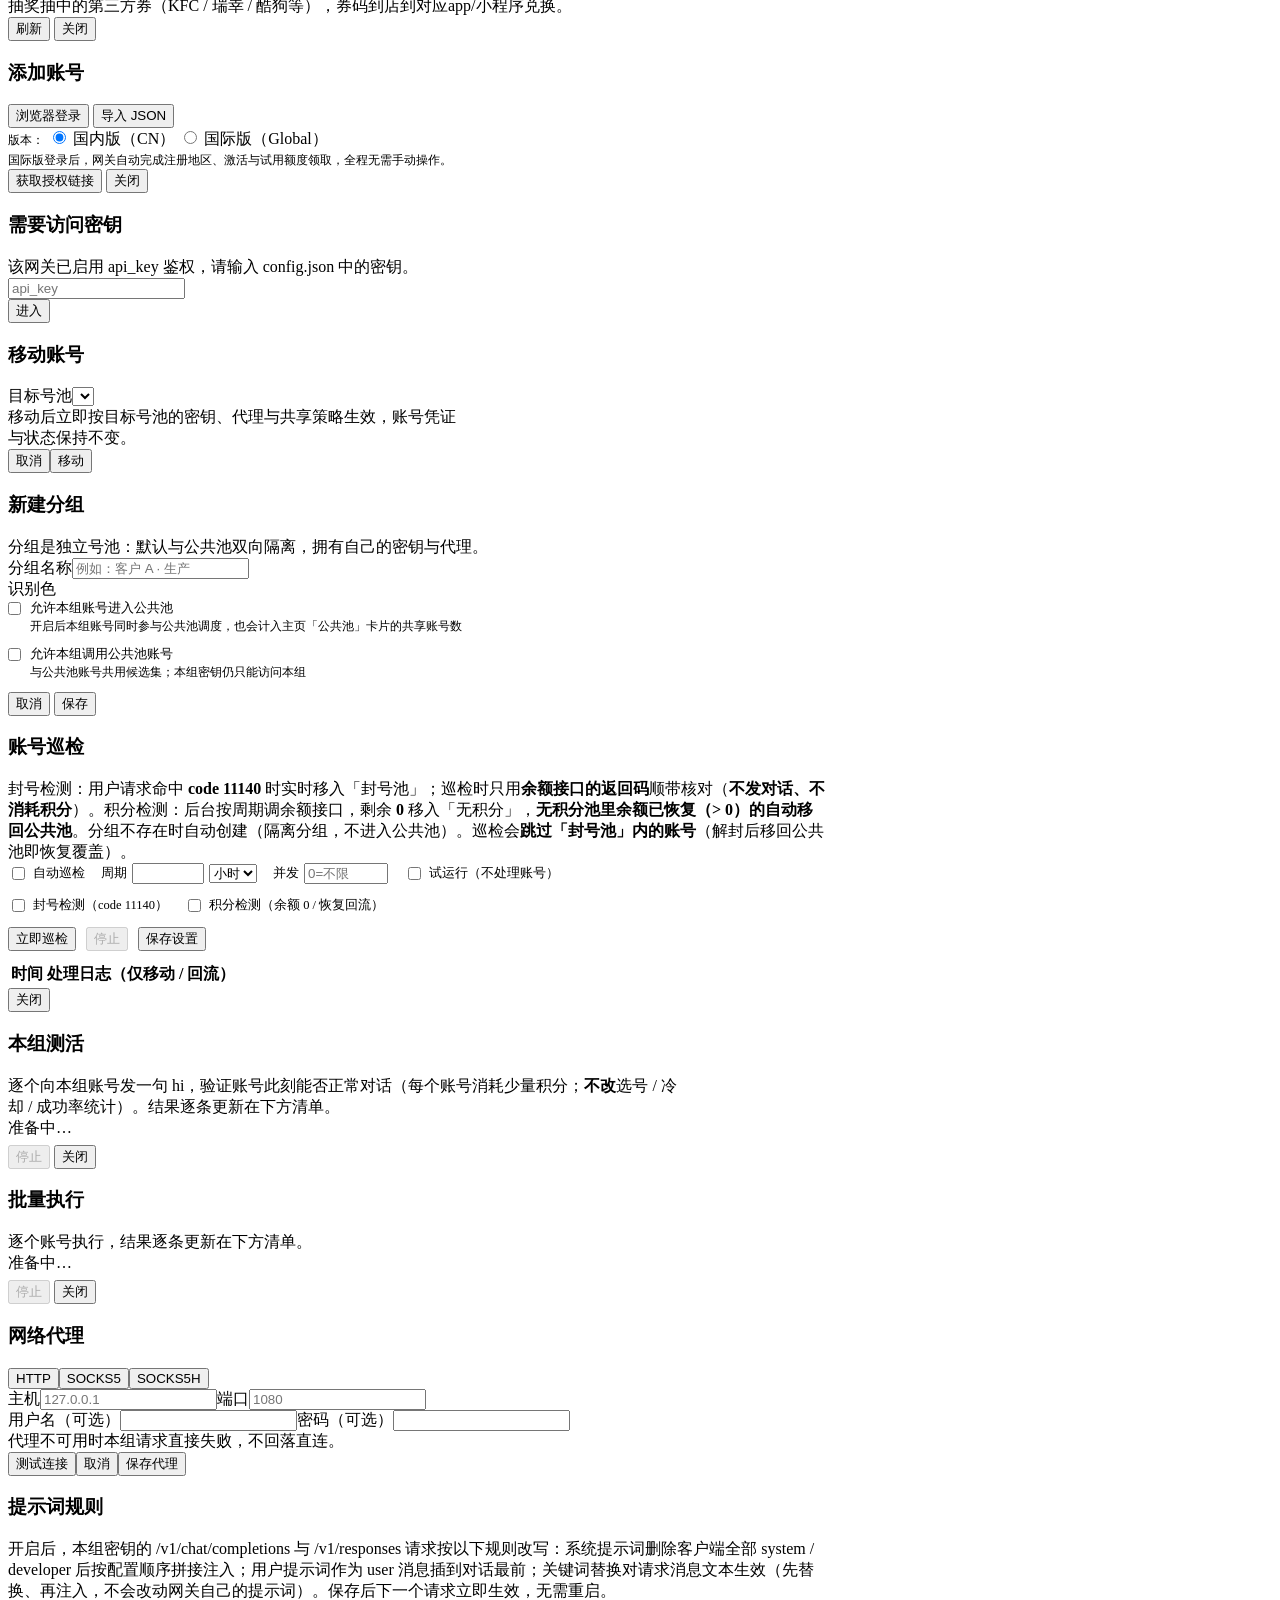
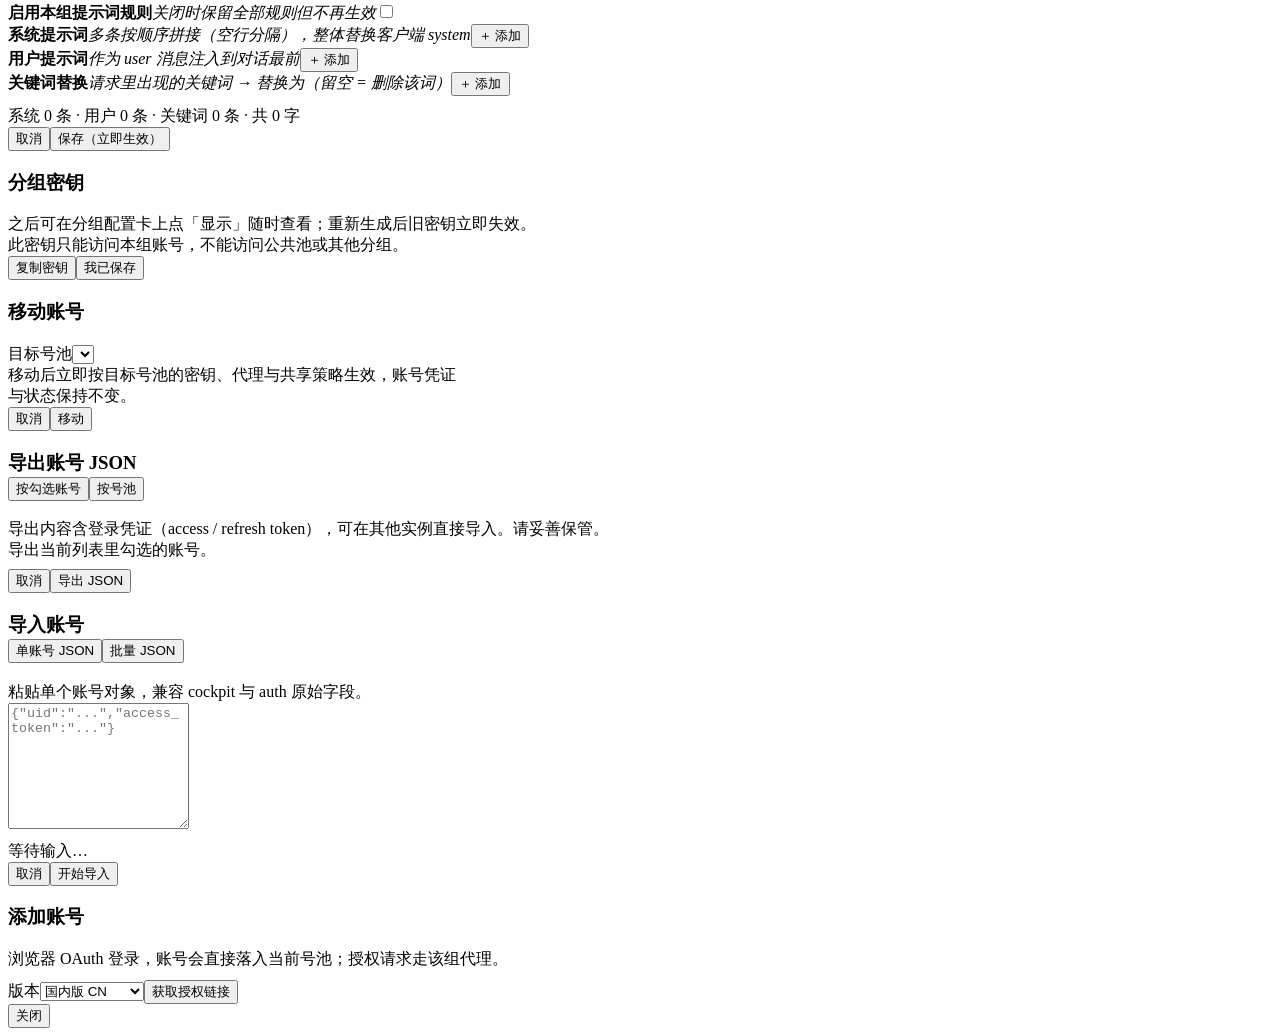
==== commit 3fb61ff7: "feat(panel): 抽离公共样式 panel.css，统一跨页侧栏导航并内置极简/高密/光感三套风格预设" ====
--- a/internal/panel/index.html
+++ b/internal/panel/index.html
@@ -4,62 +4,8 @@
 <meta charset="utf-8">
 <meta name="viewport" content="width=device-width, initial-scale=1">
 <title>WorkBuddy2API · 控制台</title>
+<link rel="stylesheet" href="/panel/panel.css">
 <style>
-/* ── 设计令牌：明暗两套独立色板 ─────────────────────────────────────────
-   冷石墨基调（仪表盘语言，非营销页）：底色分层 + 单一靛蓝强调（仅交互），
-   语义色只给状态。等宽数字承载所有观测值，tabular-nums 对齐。 */
-:root {
-  --bg: #0c0e14; --surface: #14171f; --surface-2: #1a1e28; --raise: #202531;
-  --line: #262c3a; --line-soft: #1e232e;
-  --ink: #e8ebf2; --ink-2: #a8b0c2; --ink-3: #6b7488;
-  --accent: #5b7cfa; --accent-ink: #ffffff; --accent-soft: rgba(91,124,250,.13);
-  --ok: #3ddc97; --ok-soft: rgba(61,220,151,.12);
-  --warn: #f5b544; --warn-soft: rgba(245,181,68,.12);
-  --bad: #f0655f; --bad-soft: rgba(240,101,95,.12);
-  --shadow: 0 1px 2px rgba(0,0,0,.4), 0 8px 24px -12px rgba(0,0,0,.5);
-  --mono: ui-monospace, "Cascadia Mono", "SF Mono", Consolas, monospace;
-  --sans: system-ui, -apple-system, "Segoe UI", "PingFang SC", "Microsoft YaHei", sans-serif;
-}
-[data-theme="light"] {
-  --bg: #f4f5f8; --surface: #ffffff; --surface-2: #f8f9fb; --raise: #ffffff;
-  --line: #e2e5ec; --line-soft: #eceef3;
-  --ink: #14171f; --ink-2: #545c6e; --ink-3: #8b93a5;
-  --accent: #3d5fe0; --accent-ink: #ffffff; --accent-soft: rgba(61,95,224,.09);
-  --ok: #0f9d63; --ok-soft: rgba(15,157,99,.1);
-  --warn: #b47611; --warn-soft: rgba(180,118,17,.11);
-  --bad: #cf3b34; --bad-soft: rgba(207,59,52,.09);
-  --shadow: 0 1px 2px rgba(16,20,32,.06), 0 8px 24px -14px rgba(16,20,32,.14);
-}
-* { box-sizing: border-box; margin: 0; padding: 0; }
-[hidden] { display: none !important; }
-html, body { height: 100%; }
-body {
-  background: var(--bg); color: var(--ink); font: 14px/1.55 var(--sans);
-  -webkit-font-smoothing: antialiased;
-}
-::selection { background: var(--accent-soft); }
-:focus-visible { outline: 2px solid var(--accent); outline-offset: 2px; border-radius: 4px; }
-@media (prefers-reduced-motion: reduce) { * { transition: none !important; animation: none !important; } }
-
-/* ── 壳层：左侧导航 + 主区 ─────────────────────────────────────────── */
-.shell { display: grid; grid-template-columns: 208px 1fr; min-height: 100vh; }
-.nav {
-  background: var(--surface); border-right: 1px solid var(--line);
-  display: flex; flex-direction: column; position: sticky; top: 0; height: 100vh;
-}
-.brand { padding: 20px 18px 16px; border-bottom: 1px solid var(--line-soft); }
-.brand .name { font-weight: 650; letter-spacing: -.01em; font-size: 15px; }
-.brand .sub { color: var(--ink-3); font-size: 11.5px; font-family: var(--mono); margin-top: 3px; }
-.nav ul { list-style: none; padding: 10px 8px; flex: 1; }
-.nav a {
-  display: flex; align-items: center; gap: 10px; padding: 8px 11px; margin-bottom: 2px;
-  color: var(--ink-2); text-decoration: none; border-radius: 7px; font-size: 13.5px;
-}
-.nav a:hover { background: var(--surface-2); color: var(--ink); }
-.nav a.on { background: var(--accent-soft); color: var(--accent); font-weight: 550; }
-.nav a svg { width: 15px; height: 15px; flex: none; opacity: .85; }
-.nav .sig { padding: 12px 16px; border-top: 1px solid var(--line-soft); font-size: 11.5px; color: var(--ink-3); }
-.nav .sig .row { display: flex; align-items: center; gap: 7px; }
 /* 日志频道筛选 chips */
 .chips { display: inline-flex; gap: 4px; align-items: center; }
 .chips .chip { padding: 2px 10px; border-radius: 999px; }
@@ -81,10 +27,6 @@
   border: 1px solid var(--line); border-radius: 7px; color: var(--ink);
   font: 550 12px var(--sans); padding: 3px 24px 3px 9px; cursor: pointer;
 }
-.qprog { display: flex; align-items: center; gap: 12px; padding: 12px 16px 0; }
-.qprog .qbar { flex: 1; height: 4px; border-radius: 3px; background: var(--surface-2); overflow: hidden; }
-.qprog .qbar i { display: block; height: 100%; width: 0; background: var(--accent); border-radius: 3px; transition: width .5s ease; }
-.qprog .note { font-variant-numeric: tabular-nums; white-space: nowrap; }
 .qgroup { padding: 4px 0 10px; }
 .qgroup + .qgroup { border-top: 1px solid var(--line-soft); }
 .qgroup header {
@@ -104,34 +46,6 @@
 .qrow .prog { font-variant-numeric: tabular-nums; color: var(--ink-2); text-align: right; }
 .qrow .st { display: inline-flex; align-items: center; gap: 6px; white-space: nowrap; }
 .qrow .msg { font-size: 12px; color: var(--ink-2); overflow: hidden; text-overflow: ellipsis; white-space: nowrap; }
-.qdot { width: 7px; height: 7px; border-radius: 50%; flex: none; }
-.qdot.done { background: var(--ok); }
-.qdot.run { background: var(--accent); animation: qpulse 1.2s ease-in-out infinite; }
-.qdot.wait { background: none; border: 1.5px solid var(--ink-3); }
-.qdot.err { background: var(--bad); }
-.qdot.skip { background: var(--ink-3); }
-@keyframes qpulse { 50% { opacity: .35; } }
-@media (prefers-reduced-motion: reduce) { .qdot.run { animation: none; } }
-/* 本组测活：弹窗内的滚动待办清单。状态点复用任务中心的 .qdot 五态（wait/run/done/err/skip），
-   行布局按测活字段定制（账号 / 状态词 / 结果），与 .qrow 的五行任务行区分开。 */
-.alive-list { max-height: 348px; overflow: auto; margin: 14px -20px 0; border-top: 1px solid var(--line-soft); }
-.alive-row {
-  display: grid; grid-template-columns: 14px minmax(140px, 190px) 92px minmax(0, 1fr);
-  gap: 10px; align-items: center; padding: 8px 20px; font-size: 13px;
-  border-bottom: 1px solid var(--line-soft);
-}
-.alive-row:last-child { border-bottom: none; }
-.alive-row:hover { background: var(--surface-2); }
-.alive-row .who { min-width: 0; }
-.alive-row .who .nm { font-weight: 550; font-size: 12.5px; overflow: hidden; text-overflow: ellipsis; white-space: nowrap; }
-.alive-row .who .id { font: 10.5px var(--mono); color: var(--ink-3); overflow: hidden; text-overflow: ellipsis; white-space: nowrap; }
-.alive-row .st { font-size: 12.5px; color: var(--ink-3); white-space: nowrap; }
-.alive-row.run .st { color: var(--accent); }
-.alive-row.done .st { color: var(--ok); }
-.alive-row.err .st { color: var(--bad); }
-.alive-row .msg { font-size: 12px; color: var(--ink-2); overflow: hidden; text-overflow: ellipsis; white-space: nowrap; }
-.alive-row .msg .mono { font-family: var(--mono); font-variant-numeric: tabular-nums; }
-.alive-row.err .msg { color: var(--bad); }
 .srow { display: grid; grid-template-columns: minmax(150px, 210px) 1fr auto; gap: 14px; align-items: center; padding: 13px 16px; }
 .srow + .srow { border-top: 1px solid var(--line-soft); }
 .srow .who .nm { font-weight: 600; font-size: 13.5px; overflow: hidden; text-overflow: ellipsis; white-space: nowrap; }
@@ -151,176 +65,6 @@
 .srow .luck { display: flex; align-items: center; gap: 5px; font-size: 12.5px; color: var(--ink-2); font-variant-numeric: tabular-nums; white-space: nowrap; }
 .srow .luck svg { width: 14px; height: 14px; opacity: .7; }
 .srow .err { grid-column: 1 / -1; font-size: 12px; color: var(--bad); margin-top: -4px; }
-.pulse { width: 7px; height: 7px; border-radius: 50%; background: var(--ok); flex: none; }
-.pulse.bad { background: var(--bad); }
-.pulse.warn { background: var(--warn); }
-
-.main { min-width: 0; display: flex; flex-direction: column; }
-.topbar {
-  display: flex; align-items: center; gap: 14px; padding: 14px 24px;
-  border-bottom: 1px solid var(--line); background: var(--surface); position: sticky; top: 0; z-index: 20;
-}
-.topbar h2 { font-size: 15.5px; font-weight: 620; letter-spacing: -.01em; }
-.topbar .sep { color: var(--ink-3); }
-.topbar .meta { color: var(--ink-3); font-size: 12px; font-family: var(--mono); }
-.topbar .grow { flex: 1; }
-.view { padding: 22px 24px 60px; max-width: 1560px; margin: 0 auto; width: 100%; }
-.view[hidden] { display: none; }
-
-/* ── 控件 ─────────────────────────────────────────────────────────── */
-button {
-  font: inherit; color: var(--ink); background: var(--surface-2);
-  border: 1px solid var(--line); border-radius: 7px; padding: 7px 13px; cursor: pointer;
-  transition: border-color .12s, background .12s;
-}
-button:hover:not(:disabled) { border-color: var(--accent); }
-button:disabled { opacity: .5; cursor: default; }
-button.primary { background: var(--accent); border-color: var(--accent); color: var(--accent-ink); font-weight: 550; }
-button.primary:hover:not(:disabled) { filter: brightness(1.08); }
-button.ghost { background: transparent; }
-button.danger { color: var(--bad); }
-button.danger:hover:not(:disabled) { border-color: var(--bad); }
-button.xs { padding: 3.5px 9px; font-size: 12.5px; border-radius: 6px; white-space: nowrap; }
-/* select.xs：header 里的紧凑选择框。通用 input/select 规则是 width:100%（表单页用），
-   header 里若不收窄会把同行 note 挤到换行——收成内容宽并压小外观，与 button.xs 同款。 */
-select.xs { width: auto; padding: 3.5px 9px; font-size: 12.5px; border-radius: 6px; }
-button.icon { padding: 7px 9px; }
-input, select {
-  font: inherit; color: var(--ink); background: var(--surface-2);
-  border: 1px solid var(--line); border-radius: 7px; padding: 7px 11px; width: 100%;
-}
-input:focus, select:focus { outline: none; border-color: var(--accent); }
-input.invalid { border-color: var(--bad); background: var(--bad-soft); }
-input.invalid:focus { border-color: var(--bad); }
-input[type=checkbox] { width: auto; accent-color: var(--accent); }
-label.fld { display: block; margin-bottom: 14px; }
-label.fld > .lb { display: block; font-size: 12.5px; color: var(--ink-2); margin-bottom: 5px; }
-label.fld > .hint { display: block; font-size: 11.5px; color: var(--ink-3); margin-top: 4px; }
-.inline { display: flex; align-items: center; gap: 9px; }
-
-/* ── 统计条（观测区）──────────────────────────────────────────────── */
-.stats {
-  display: grid; grid-template-columns: repeat(9, 1fr);
-  border: 1px solid var(--line); border-radius: 11px; background: var(--surface);
-  overflow: hidden; margin-bottom: 20px; box-shadow: var(--shadow);
-}
-@media (max-width: 980px) { .stats { grid-template-columns: repeat(3, 1fr); } }
-@media (max-width: 560px) { .stats { grid-template-columns: repeat(2, 1fr); } }
-.stat { padding: 14px 17px; border-right: 1px solid var(--line-soft); border-bottom: 1px solid var(--line-soft); }
-.stat .v { font: 600 26px/1.15 var(--mono); font-variant-numeric: tabular-nums; letter-spacing: -.02em; white-space: nowrap; }
-.stat .k { color: var(--ink-3); font-size: 11.5px; margin-top: 5px; }
-.stat.good .v { color: var(--ok); } .stat.warn .v { color: var(--warn); } .stat.bad .v { color: var(--bad); }
-
-/* ── 面板块 ───────────────────────────────────────────────────────── */
-.box { background: var(--surface); border: 1px solid var(--line); border-radius: 11px; box-shadow: var(--shadow); margin-bottom: 20px; overflow: hidden; }
-.box > header { display: flex; align-items: center; gap: 12px; padding: 12px 17px; border-bottom: 1px solid var(--line-soft); }
-.box > header h3 { font-size: 13.5px; font-weight: 600; }
-.box > header h3 .hint { font-size: 11.5px; font-weight: 400; color: var(--ink-3); margin-left: 6px; }
-.box > header .grow { flex: 1; }
-.box > header .note { color: var(--ink-3); font-size: 12px; white-space: nowrap; }
-/* 面板块头部的下拉/输入按内容取宽：全局 input/select 是 width:100%（配置表单要整行），
-   在 header 里会把标题挤成两行、把"近 3 天"这类短选项拉成一整条。 */
-.box > header select, .box > header input { width: auto; }
-.box > header h3 { white-space: nowrap; }
-.box .pad { padding: 17px; }
-
-/* ── 账号表（签名元素：健康色条 + 积分量条）───────────────────────── */
-.tbl-wrap { overflow-x: auto; }
-.acc { width: 100%; border-collapse: collapse; font-size: 13px; min-width: 640px; }
-.acc th {
-  text-align: left; font-weight: 500; font-size: 11.5px; color: var(--ink-3);
-  padding: 9px 11px; border-bottom: 1px solid var(--line); white-space: nowrap;
-}
-.acc td { padding: 11px; border-bottom: 1px solid var(--line-soft); vertical-align: middle; }
-.acc tr:last-child td { border-bottom: none; }
-.acc tbody tr:hover { background: var(--surface-2); }
-/* 健康色条用真实单元格（td.mark）实现，而不是 tr::before 伪元素：
-   伪元素在表格行内会被浏览器当作匿名单元格插入行首，整行内容右移一列、
-   与表头错位——窗口越宽列越宽越明显。 */
-.acc .mark { width: 3px; min-width: 3px; padding: 0; }
-.acc .mark i { display: block; width: 3px; height: 100%; min-height: 36px; background: var(--ok); }
-.acc tbody tr.cool .mark i { background: var(--warn); }
-.acc tbody tr.off .mark i { background: var(--bad); }
-/* 暂停选号是「主动退出」不是故障：用中性灰，别和封号 / 禁用（红）混为一谈。 */
-.acc tbody tr.paused .mark i { background: var(--ink-3); }
-/* 可排序表头（表头由 pool_list.js 生成）：手型 + 三态箭头（⇅ 未排 / ▲ 升 / ▼ 降） */
-.acc th[data-act="sort"] { cursor: pointer; user-select: none; }
-.acc th[data-act="sort"]:hover { color: var(--ink); }
-.acc th[data-act="sort"] .sar { margin-left: 3px; font-style: normal; font-size: 9px; opacity: .4; }
-.acc th[data-act="sort"].on { color: var(--ink); }
-.acc th[data-act="sort"].on .sar { opacity: 1; color: var(--accent); }
-/* 行内小语义：失效 / 限流原因、弱化文字、失败数 */
-.acc td .note { font-size: 11.5px; color: var(--ink-3); margin-top: 3px; }
-.acc td.dim, .acc .dim { color: var(--ink-3); }
-.acc .bad-txt { color: var(--bad); }
-/* 模型表无色条（健康指示只属于账号表）。 */
-.acc.md .mark { display: none; }
-/* 操作列用 width:1px + nowrap 的经典技巧：列宽恰为内容宽，其余列按内容自适应 */
-.acc .c-acts { width: 1px; white-space: nowrap; }
-/* 档位标签列：允许换行在标签之间（不拆字），并给足最小宽度 */
-.acc .efs { min-width: 150px; }
-.acc .efs .tag { margin: 1px 0; }
-/* 模型表：紧凑一些，7 列在常见窗口下尽量免横向滚动 */
-.acc.md { min-width: 700px; }
-.acc.md th, .acc.md td { padding: 10px 9px; }
-.who { min-width: 118px; max-width: 200px; }
-#taskTable .who { max-width: 360px; }
-#taskTable .who .nm, #taskTable .who .id { white-space: normal; word-break: break-all; }
-.who .nm { font-weight: 550; overflow: hidden; text-overflow: ellipsis; white-space: nowrap; }
-.who .id { font-family: var(--mono); font-size: 11.5px; color: var(--ink-3); margin-top: 1px; overflow: hidden; text-overflow: ellipsis; white-space: nowrap; }
-.realm-tag { display: inline-block; margin-left: 6px; padding: 1px 5px; border-radius: 4px; font: 500 10px/1 var(--sans); color: var(--accent); background: var(--accent-soft); border: 1px solid color-mix(in srgb, var(--accent) 22%, transparent); vertical-align: 1px; }
-.realm-row { display: flex; align-items: center; gap: 14px; padding: 4px 0 10px; }
-.realm-opt { display: inline-flex; align-items: center; gap: 5px; font-size: 12.5px; color: var(--ink-2); cursor: pointer; }
-.realm-opt input { accent-color: var(--accent); margin: 0; }
-.num { font-family: var(--mono); font-variant-numeric: tabular-nums; white-space: nowrap; }
-.usage-cell { min-width: 268px; }
-.usage-line {
-  display: inline-flex; align-items: center; gap: 4px; max-width: 100%;
-  font: 600 11.5px/1.25 var(--mono); font-variant-numeric: tabular-nums; white-space: nowrap;
-}
-.usage-item {
-  display: inline-flex; align-items: baseline; padding: 3px 6px; border: 1px solid transparent;
-  border-radius: 5px; background: var(--surface-2);
-}
-.usage-item b { font-weight: 650; }
-.usage-item em { margin-left: 2px; font: 500 10px/1 var(--sans); font-style: normal; }
-.usage-count { color: var(--accent); background: var(--accent-soft); border-color: color-mix(in srgb, var(--accent) 18%, transparent); }
-.usage-total {
-  color: var(--accent); background: var(--accent-soft);
-  border-color: color-mix(in srgb, var(--accent) 24%, transparent);
-  box-shadow: inset 0 0 0 1px color-mix(in srgb, var(--accent) 6%, transparent);
-}
-.usage-total b { font-size: 12px; letter-spacing: -.02em; }
-.usage-total em { color: var(--ink-2); }
-.usage-latency { color: var(--warn); background: var(--warn-soft); border-color: color-mix(in srgb, var(--warn) 18%, transparent); }
-.usage-rate { color: var(--ok); background: var(--ok-soft); border-color: color-mix(in srgb, var(--ok) 18%, transparent); }
-.cred { min-width: 84px; }
-.cred .n { font-family: var(--mono); font-variant-numeric: tabular-nums; font-size: 13px; white-space: nowrap; }
-.cred .n .of { color: var(--ink-3); font-size: 11px; }
-.bar { height: 3px; background: var(--line); border-radius: 2px; margin-top: 5px; overflow: hidden; max-width: 88px; }
-.bar i { display: block; height: 100%; background: var(--accent); border-radius: 2px; }
-.tag {
-  display: inline-flex; align-items: center; gap: 5px; padding: 1px 9px;
-  border-radius: 999px; font-size: 11.5px; font-weight: 500; white-space: nowrap;
-}
-.tag.ok { background: var(--ok-soft); color: var(--ok); }
-.tag.warn { background: var(--warn-soft); color: var(--warn); }
-.tag.bad { background: var(--bad-soft); color: var(--bad); }
-.tag.mute { background: var(--surface-2); color: var(--ink-3); border: 1px solid var(--line); }
-.rate-limits { display: flex; flex-direction: column; gap: 4px; margin-top: 6px; min-width: 210px; }
-.rate-limit {
-  display: flex; align-items: baseline; gap: 6px; padding: 4px 7px;
-  border: 1px solid color-mix(in srgb, var(--warn) 24%, var(--line));
-  border-radius: 6px; background: var(--warn-soft); font-size: 11.5px; line-height: 1.35;
-}
-.rate-limit.model-unavailable { border-color: var(--line); background: var(--surface-2); color: var(--ink-3); }
-.rate-limit b { color: var(--ink); font-family: var(--mono); font-weight: 600; }
-.rate-limit span { color: var(--ink-2); }
-.acts { display: flex; gap: 5px; justify-content: flex-end; white-space: nowrap; }
-.acts button { padding: 3.5px 8px; font-size: 12.5px; white-space: nowrap; flex: none; }
-
-.empty { padding: 40px 20px; text-align: center; color: var(--ink-3); }
-.empty .big { font-size: 14px; color: var(--ink-2); margin-bottom: 6px; }
 
 /* ── 日志（终端质感）────────────────────────────────────────────── */
 #logBox {
@@ -336,11 +80,8 @@
 #reqNote { flex: 0 1 260px; text-align: right; }
 
 /* ── 配置表单 ─────────────────────────────────────────────────────── */
-.grid2 { display: grid; grid-template-columns: 1fr 1fr; gap: 0 20px; }
 .grid3 { display: grid; grid-template-columns: 1fr 1fr 1fr; gap: 0 16px; }
 @media (max-width: 860px) { .grid2, .grid3 { grid-template-columns: 1fr; } }
-fieldset { border: none; margin-bottom: 6px; }
-legend { font-size: 12px; color: var(--ink-3); font-weight: 600; padding-bottom: 10px; }
 .hr { height: 1px; background: var(--line-soft); margin: 4px 0 16px; }
 .switch { display: flex; align-items: center; justify-content: space-between; padding: 9px 0; }
 .switch .lb { font-size: 13.5px; }
@@ -352,33 +93,6 @@
 .savebar .grow { flex: 1; }
 .restart-note { color: var(--warn); font-size: 12.5px; }
 
-/* ── 弹层 ─────────────────────────────────────────────────────────── */
-.veil { position: fixed; inset: 0; background: rgba(6,8,13,.62); backdrop-filter: blur(2px); display: none; z-index: 60; }
-.veil.on { display: flex; align-items: center; justify-content: center; padding: 20px; }
-.dlg {
-  background: var(--surface); border: 1px solid var(--line); border-radius: 13px;
-  width: 560px; max-width: 100%; max-height: 86vh; display: flex; flex-direction: column;
-  box-shadow: 0 24px 64px -24px rgba(0,0,0,.6);
-}
-.dlg header { padding: 17px 20px 13px; border-bottom: 1px solid var(--line-soft); }
-.dlg header h3 { font-size: 15px; font-weight: 620; }
-.dlg header .hint { color: var(--ink-3); font-size: 12.5px; margin-top: 5px; }
-.dlg .body { padding: 18px 20px; overflow: auto; }
-.dlg footer { padding: 13px 20px; border-top: 1px solid var(--line-soft); display: flex; gap: 10px; }
-.dlg footer .grow { flex: 1; }
-.dlg .tabs { display: inline-flex; gap: 2px; background: var(--surface-2); border-radius: 9px; padding: 3px; margin-left: 10px; vertical-align: middle; }
-.dlg .tabs .tab { padding: 4px 14px; border-radius: 7px; border: none; background: transparent; color: var(--ink-3); font: 550 12.5px var(--sans); cursor: pointer; }
-.dlg .tabs .tab.on { background: var(--surface); color: var(--ink); box-shadow: 0 1px 3px rgba(0,0,0,.25); }
-.tab-panel + .tab-panel { border-top: 1px solid var(--line-soft); margin: 0 -20px; padding: 14px 20px 0; }
-.url {
-  background: var(--surface-2); border: 1px solid var(--line); border-radius: 8px;
-  padding: 11px 13px; font: 12px var(--mono); word-break: break-all; color: var(--accent);
-  margin: 8px 0 12px; user-select: all;
-}
-.state { font-size: 13px; color: var(--ink-2); display: flex; align-items: center; gap: 8px; }
-.state.ok { color: var(--ok); } .state.err { color: var(--bad); }
-.dots::after { content: "…"; animation: blink 1.2s steps(4) infinite; }
-@keyframes blink { 0% { opacity: 1; } 50% { opacity: .3; } 100% { opacity: 1; } }
 
 /* ── 券码弹窗（票券式卡片，类名全部 vc- 前缀防越界）────────────────── */
 .vc-acct { display: flex; align-items: baseline; gap: 7px; margin: 18px 2px 8px;
@@ -405,20 +119,6 @@
 .vc.expired { border-style: dashed; }
 .vc.expired .hd, .vc.expired .meta { opacity: .55; }
 
-/* ── Toast ───────────────────────────────────────────────────────── */
-#toasts { position: fixed; right: 20px; bottom: 20px; z-index: 90; display: flex; flex-direction: column; gap: 8px; align-items: flex-end; }
-.tst {
-  background: var(--raise); border: 1px solid var(--line); border-left: 3px solid var(--ink-3);
-  border-radius: 8px; padding: 10px 15px; font-size: 13px; box-shadow: var(--shadow); max-width: 380px;
-}
-.tst.ok { border-left-color: var(--ok); } .tst.err { border-left-color: var(--bad); }
-
-@media (max-width: 760px) {
-  .shell { grid-template-columns: 1fr; }
-  .nav { position: static; height: auto; flex-direction: row; align-items: center; overflow-x: auto; }
-  .nav ul { display: flex; padding: 8px; } .nav .sig { border: none; }
-  .stat { border-right: none; border-bottom: 1px solid var(--line-soft); }
-}
   /* ── 用量视图 ─────────────────────────────────────────────────────
      这一页一屏要放下「两组 KPI + 图表 + 三张表」，所以视觉语言比账号池更轻：
      卡片用左侧色轨区分语义，数字用等宽体对齐，分隔靠留白而不是更多边框。 */
@@ -580,16 +280,7 @@
   [data-theme="dark"] .trange input[type=datetime-local] { color-scheme: dark; }
   .trange .tr-bad { border-color: var(--bad); background: var(--bad-soft); }
 
-  /* ── 视图内维度切换（用量「按账号/按模型/按域」等）────────────────── */
-  .vtabs { display: inline-flex; gap: 2px; background: var(--surface-2); border-radius: 8px; padding: 3px; }
-  .vtabs button {
-    padding: 3.5px 13px; border: none; background: transparent; border-radius: 6px;
-    color: var(--ink-3); font: 550 12.5px var(--sans); cursor: pointer;
-  }
-  .vtabs button:hover:not(:disabled) { border: none; color: var(--ink); }
-  .vtabs button.on { background: var(--surface); color: var(--ink); box-shadow: 0 1px 3px rgba(0,0,0,.22); }
-  .vtabs .cnt { color: var(--ink-3); font-weight: 400; margin-left: 4px; font-variant-numeric: tabular-nums; }
-  .vtabs button.on .cnt { color: var(--ink-2); }
+  /* ── 视图内维度切换（.vtabs 已收归 panel.css）────────────────────── */
 
   /* ── 请求记录表（运行日志）────────────────────────────────────────── */
   .acc.req { min-width: 1080px; }
@@ -643,21 +334,26 @@
      文案口径与号池分组页 rail 一致（共享 · 共用公共池 · 缺密钥 · 自定义提示词）。 */
   .gcard .gbadge.warn { color: var(--warn); border-color: color-mix(in srgb, var(--warn) 45%, transparent); background: var(--warn-soft); }
   .gcard .gbadge.accent { color: var(--accent); border-color: color-mix(in srgb, var(--accent) 45%, transparent); background: var(--accent-soft); }
-  /* 分组编辑弹窗（主页）：识别色圆点 + 复选开关，视觉沿用号池分组页的 groupVeil。 */
-  .swatches { display: flex; gap: 8px; flex-wrap: wrap; }
-  .swatch { width: 24px; height: 24px; border-radius: 50%; border: 2px solid transparent; background: var(--c); padding: 0; }
-  .swatch.on { border-color: var(--ink); }
+  /* 分组编辑弹窗（主页）：复选开关（识别色圆点 .swatches 已收归 panel.css）。 */
   .gchk { display: flex; align-items: flex-start; gap: 9px; margin-bottom: 12px; font-size: 12.5px;
     color: var(--ink-2); cursor: pointer; }
   .gchk input { width: auto; margin: 2px 0 0; flex: none; }
   .gchk em { display: block; font-style: normal; color: var(--ink-3); font-size: 11.5px; margin-top: 2px; }
-  .acc.gfix { table-layout: fixed; min-width: 1550px; }
-.acc.gfix .c-acts { width: auto; }
-.acc.gfix td.who { overflow: hidden; }
-  /* 操作列按钮最多 11 个（签到/余额/任务/模型/测活/解冻/禁用/移动/前往分组/导出/移除）：
-     固定列宽下 nowrap 会让按钮溢出压住左侧列，改为允许换行，行高自适应。 */
-  .acc.gfix td.acts { display: table-cell; text-align: right; white-space: normal; line-height: 1.9; }
-  .acc.gfix td.acts > button { margin: 0 0 0 5px; }
+  /* 分组卡片账号表（.acc.gfix）：列宽固定保证跨卡片对齐。行内操作已收纳进
+     「更多」菜单（pool_list.js 的 details.acts-more），操作列 300px 严丝合缝；
+     风格 b（高密）平铺全部行操作，列宽由 app.js 的 cols 给足 470px。 */
+  .acc.gfix { table-layout: fixed; min-width: 1220px; }
+  .acc.gfix .c-acts { width: auto; }
+  .acc.gfix td.who { overflow: hidden; }
+  .acc.gfix td.acts {
+    display: table-cell; text-align: right; white-space: normal; line-height: 1.9;
+    vertical-align: middle; position: relative;
+  }
+  .acc.gfix td.acts > button,
+  .acc.gfix td.acts > details.acts-more { margin: 0 0 0 5px; vertical-align: middle; }
+  /* 展开「更多」菜单时临时放开包裹层与卡片的 overflow，避免贴底行的弹出菜单被裁切 */
+  .box:has(details.acts-more[open]),
+  .tbl-wrap:has(details.acts-more[open]) { overflow: visible; }
 
   /* 账号池多选：行首勾选框 + 工具条「全选 / 删除所选」。 */
   .acc-selall { display: inline-flex; align-items: center; gap: 4px; font-size: 12px;
@@ -680,38 +376,38 @@
 <div class="shell">
   <nav class="nav">
     <div class="brand">
-      <div class="name">WorkBuddy2API</div>
-      <div class="sub" id="navSub">控制台</div>
+      <div class="brand-text"><div class="name">WorkBuddy2API</div><div class="sub" id="navSub">控制台</div></div>
+      <button class="icon ghost nav-toggle" id="btnNavCollapse" title="折叠 / 展开侧边栏" aria-label="折叠侧边栏"><svg viewBox="0 0 16 16" width="14" height="14" fill="none" stroke="currentColor" stroke-width="1.5"><path d="M2.5 3.5h11v9h-11z"/><path d="M6 3.5v9"/></svg></button>
     </div>
     <ul>
-      <li><a href="#accounts" data-view="accounts" class="on">
+      <li><a href="#accounts" data-view="accounts" class="on" title="账号池">
         <svg viewBox="0 0 16 16" fill="none" stroke="currentColor" stroke-width="1.4"><circle cx="8" cy="5.5" r="2.6"/><path d="M2.8 13.5c.6-2.6 2.7-4 5.2-4s4.6 1.4 5.2 4"/></svg>
-        账号池</a></li>
-      <li><a href="/panel/groups">
+        <span class="nav-label">账号池</span></a></li>
+      <li><a href="/panel/groups" title="号池分组">
         <svg viewBox="0 0 16 16" fill="none" stroke="currentColor" stroke-width="1.4"><path d="M2.2 5.4 8 2.5l5.8 2.9v5.2L8 13.5l-5.8-2.9z"/><path d="M2.2 5.4 8 8.3l5.8-2.9M8 8.3v5.2"/></svg>
-        号池分组</a></li>
-      <li><a href="#usage" data-view="usage">
+        <span class="nav-label">号池分组</span></a></li>
+      <li><a href="#usage" data-view="usage" title="用量">
         <svg viewBox="0 0 16 16" fill="none" stroke="currentColor" stroke-width="1.4"><path d="M2 13.5h12"/><path d="M4.5 13.5V8.2M8 13.5V3.5M11.5 13.5v-3"/></svg>
-        用量</a></li>
-      <li><a href="#packages" data-view="packages">
+        <span class="nav-label">用量</span></a></li>
+      <li><a href="#packages" data-view="packages" title="积分构成">
         <svg viewBox="0 0 16 16" fill="none" stroke="currentColor" stroke-width="1.4"><path d="M2.2 5.4 8 2.5l5.8 2.9v5.2L8 13.5l-5.8-2.9z"/><path d="M2.2 5.4 8 8.3l5.8-2.9M8 8.3v5.2"/></svg>
-        积分构成</a></li>
-      <li><a href="#taskscenter" data-view="taskscenter">
+        <span class="nav-label">积分构成</span></a></li>
+      <li><a href="#taskscenter" data-view="taskscenter" title="任务中心">
         <svg viewBox="0 0 16 16" fill="none" stroke="currentColor" stroke-width="1.4"><path d="M3 2.5h10v9H8l-3 3v-3H3z"/><path d="M6 6.5h4M6 9h2.5"/></svg>
-        任务中心</a></li>
-      <li><a href="#models" data-view="models">
+        <span class="nav-label">任务中心</span></a></li>
+      <li><a href="#models" data-view="models" title="模型与档位">
         <svg viewBox="0 0 16 16" fill="none" stroke="currentColor" stroke-width="1.4"><path d="M8 1.8 14 5v6L8 14.2 2 11V5z"/><path d="M2 5l6 3.2L14 5M8 8.2v6"/></svg>
-        模型与档位</a></li>
-      <li><a href="#config" data-view="config">
+        <span class="nav-label">模型与档位</span></a></li>
+      <li><a href="#config" data-view="config" title="配置">
         <svg viewBox="0 0 16 16" fill="none" stroke="currentColor" stroke-width="1.4"><circle cx="8" cy="8" r="2.2"/><path d="M8 1.6v1.9M8 12.5v1.9M1.6 8h1.9M12.5 8h1.9M3.5 3.5l1.3 1.3M11.2 11.2l1.3 1.3M12.5 3.5l-1.3 1.3M4.8 11.2l-1.3 1.3"/></svg>
-        配置</a></li>
-      <li><a href="#logs" data-view="logs">
+        <span class="nav-label">配置</span></a></li>
+      <li><a href="#logs" data-view="logs" title="运行日志">
         <svg viewBox="0 0 16 16" fill="none" stroke="currentColor" stroke-width="1.4"><path d="M2.5 3.5h11M2.5 8h11M2.5 12.5h7"/></svg>
-        运行日志</a></li>
+        <span class="nav-label">运行日志</span></a></li>
     </ul>
     <div class="sig">
-      <div class="row"><span class="pulse" id="navPulse"></span><span id="navState">连接中</span></div>
-      <div class="row" style="margin-top:5px"><span id="navVer">v-</span> · <span id="navRedis">-</span></div>
+      <div class="row"><span class="pulse" id="navPulse"></span><span class="sig-text" id="navState">连接中</span></div>
+      <div class="row sig-text" style="margin-top:5px"><span id="navVer">v-</span> · <span id="navRedis">-</span></div>
     </div>
   </nav>
 
@@ -721,6 +417,11 @@
       <span class="sep">/</span>
       <span class="meta" id="subMeta">-</span>
       <div class="grow"></div>
+      <div class="style-seg" id="uiStyleSeg" role="group" aria-label="界面风格预设">
+        <button type="button" data-ui-style="a" class="on" title="风格 A：Linear 极简精密风">极简</button>
+        <button type="button" data-ui-style="b" title="风格 B：Cloudflare 高密运维风（平铺全部行操作）">高密</button>
+        <button type="button" data-ui-style="c" title="风格 C：Raycast 玻璃光感风">光感</button>
+      </div>
       <button class="icon ghost" id="btnTheme" title="切换明暗（跟随系统 → 浅色 → 深色）" aria-label="切换主题">
         <svg id="icoTheme" viewBox="0 0 16 16" width="15" height="15" fill="none" stroke="currentColor" stroke-width="1.4"><path d="M13.2 9.6A5.6 5.6 0 0 1 6.4 2.8a5.6 5.6 0 1 0 6.8 6.8z"/></svg>
       </button>
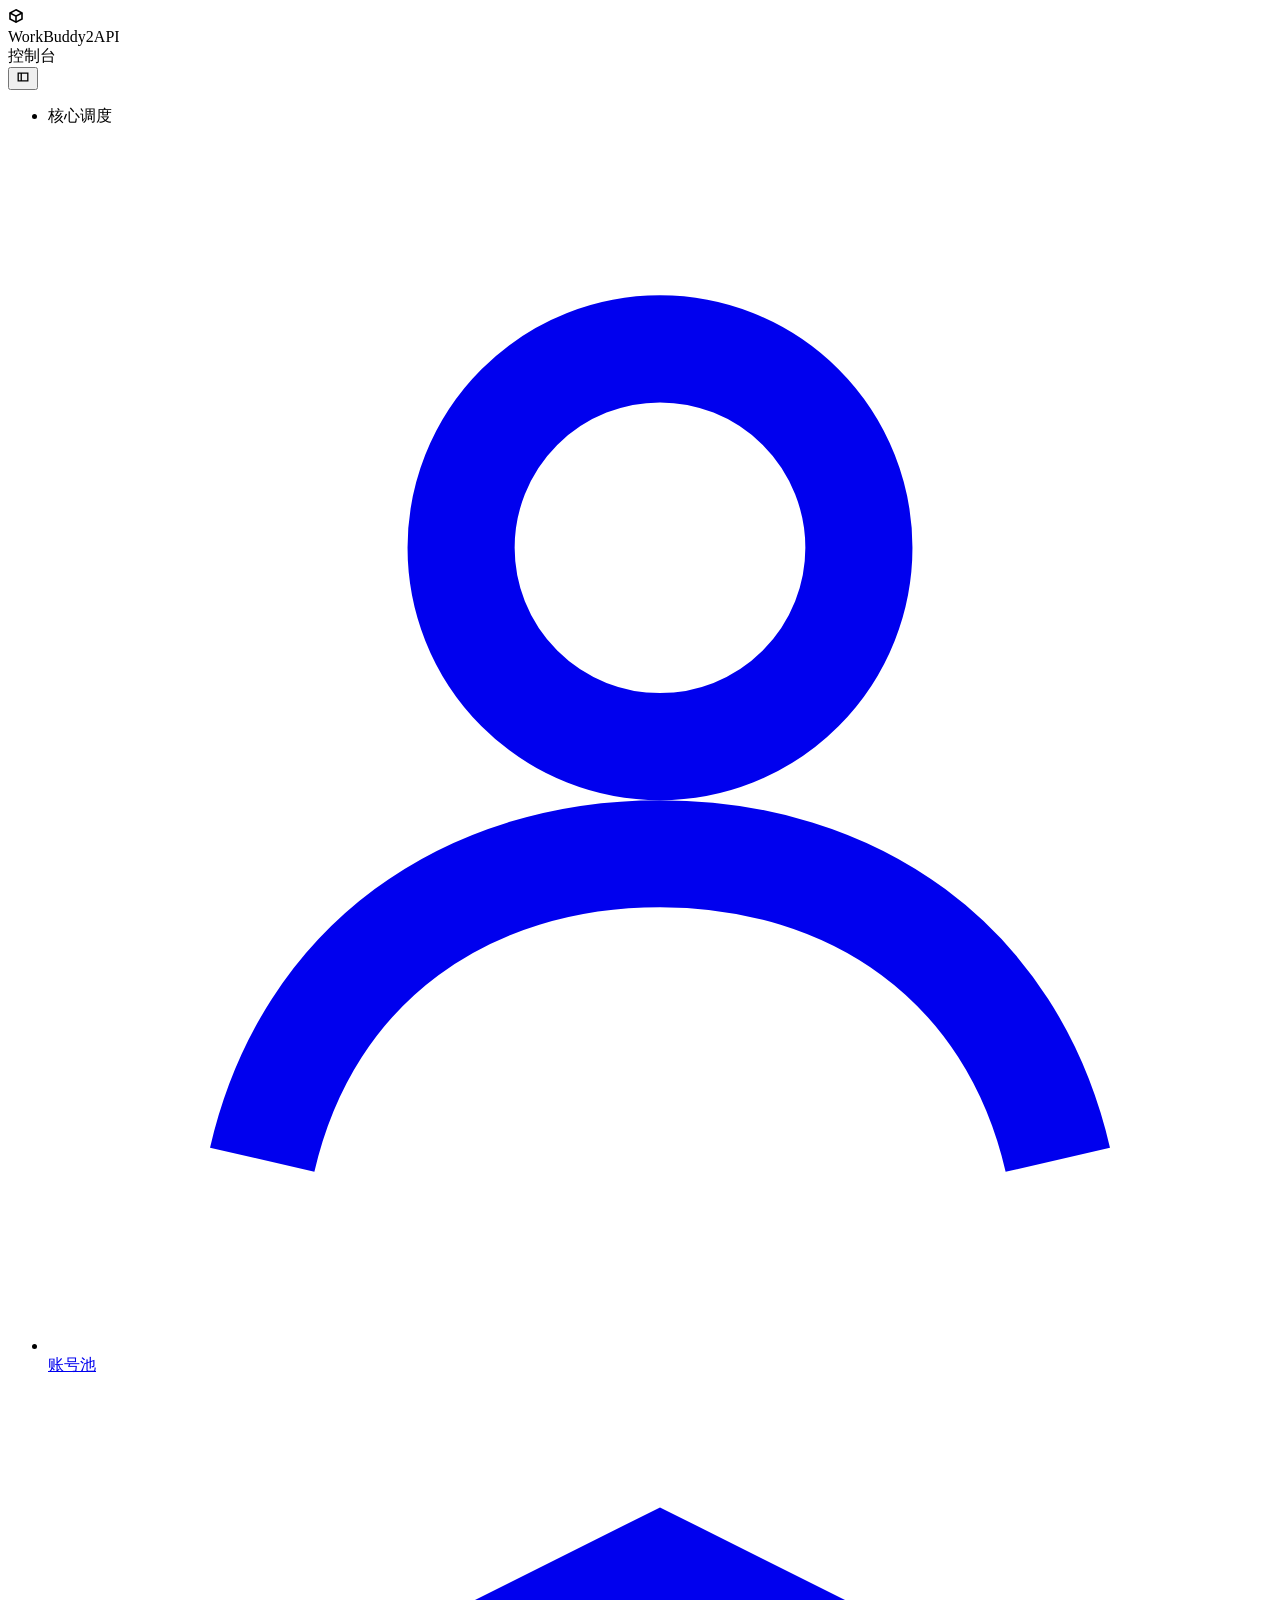
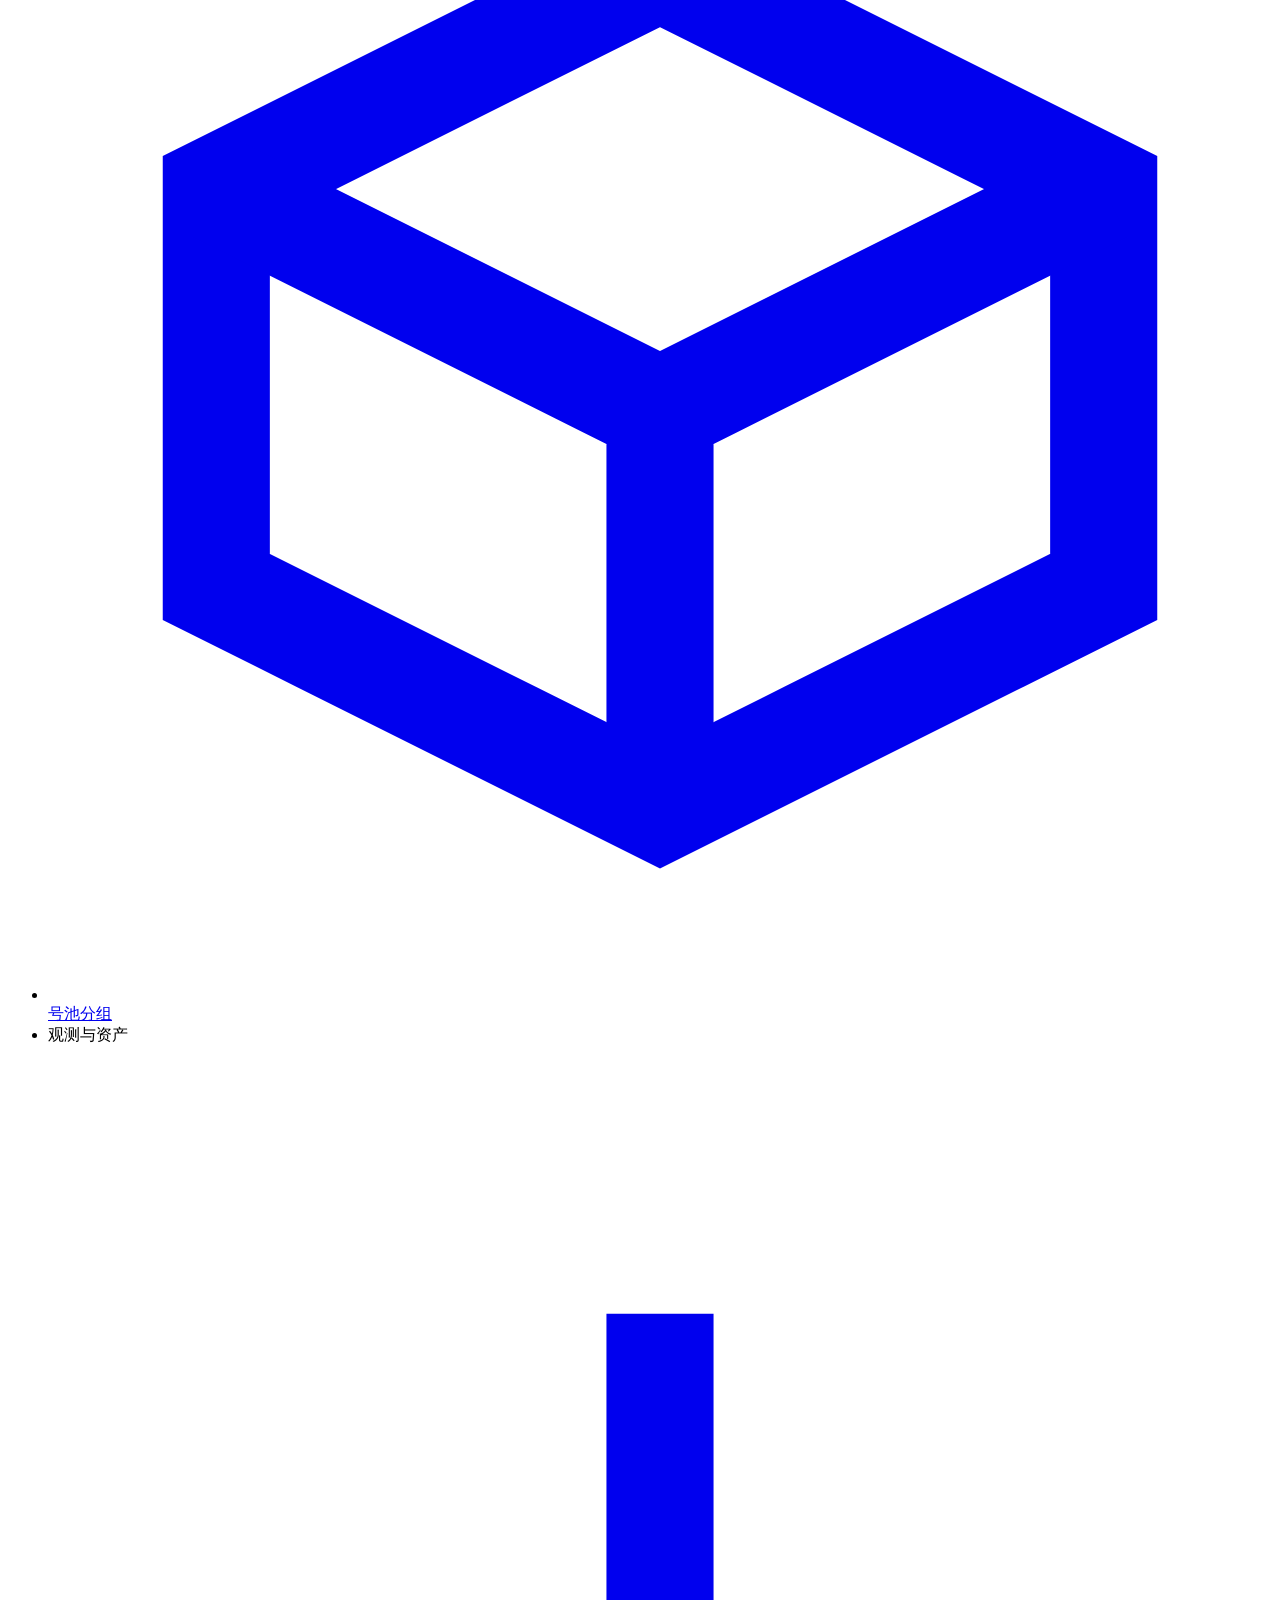
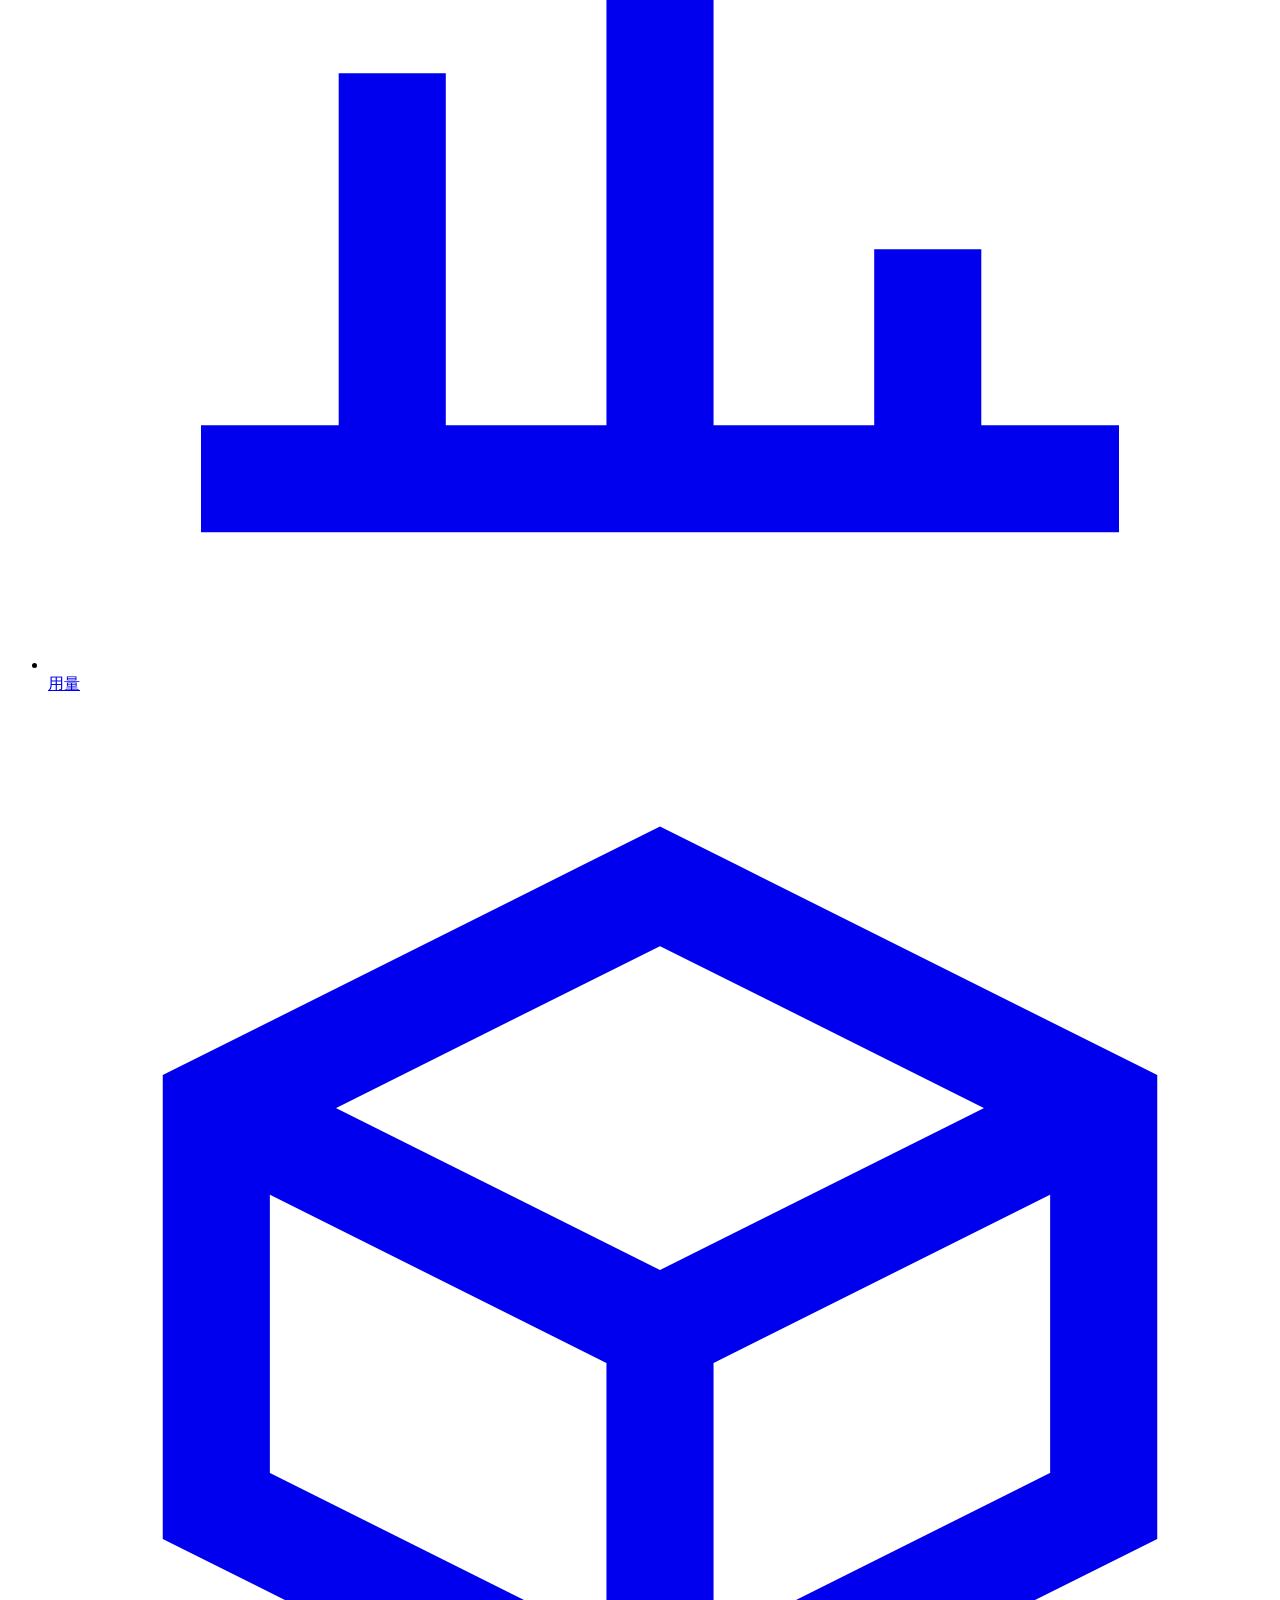
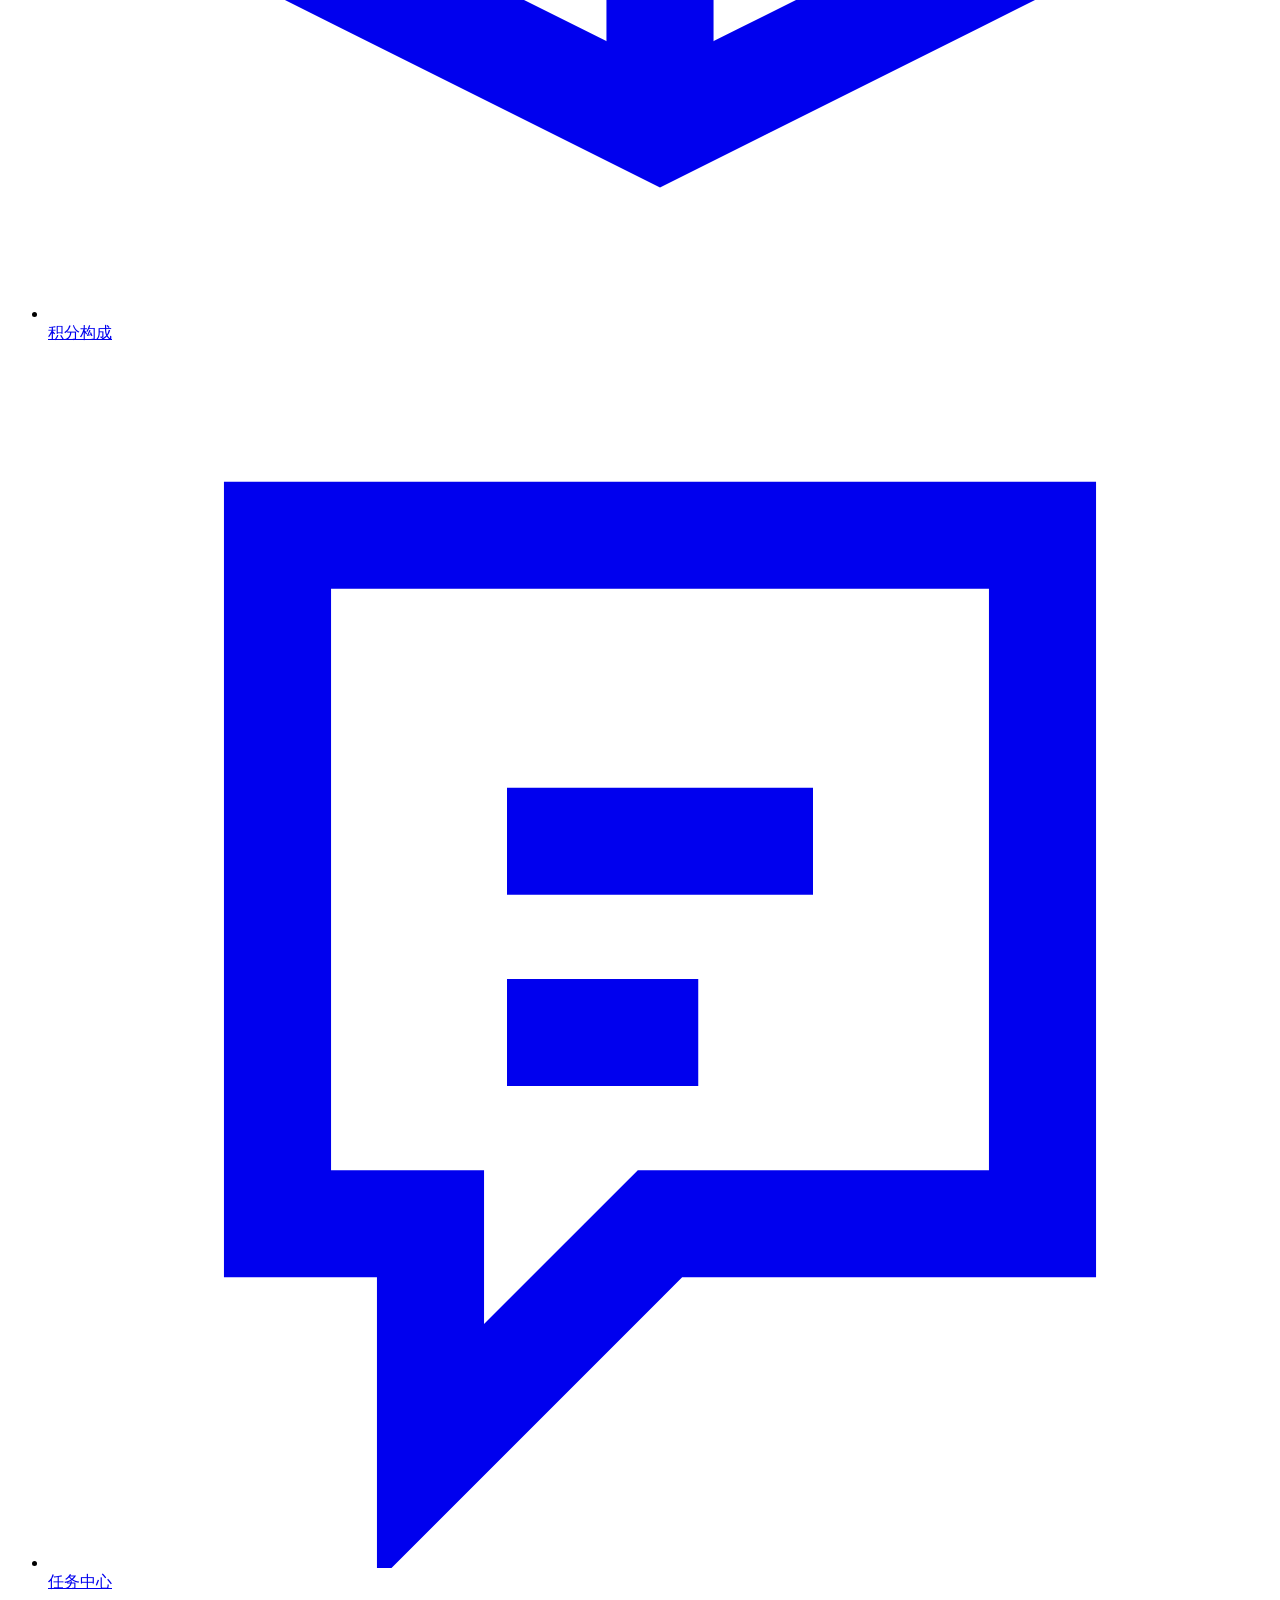
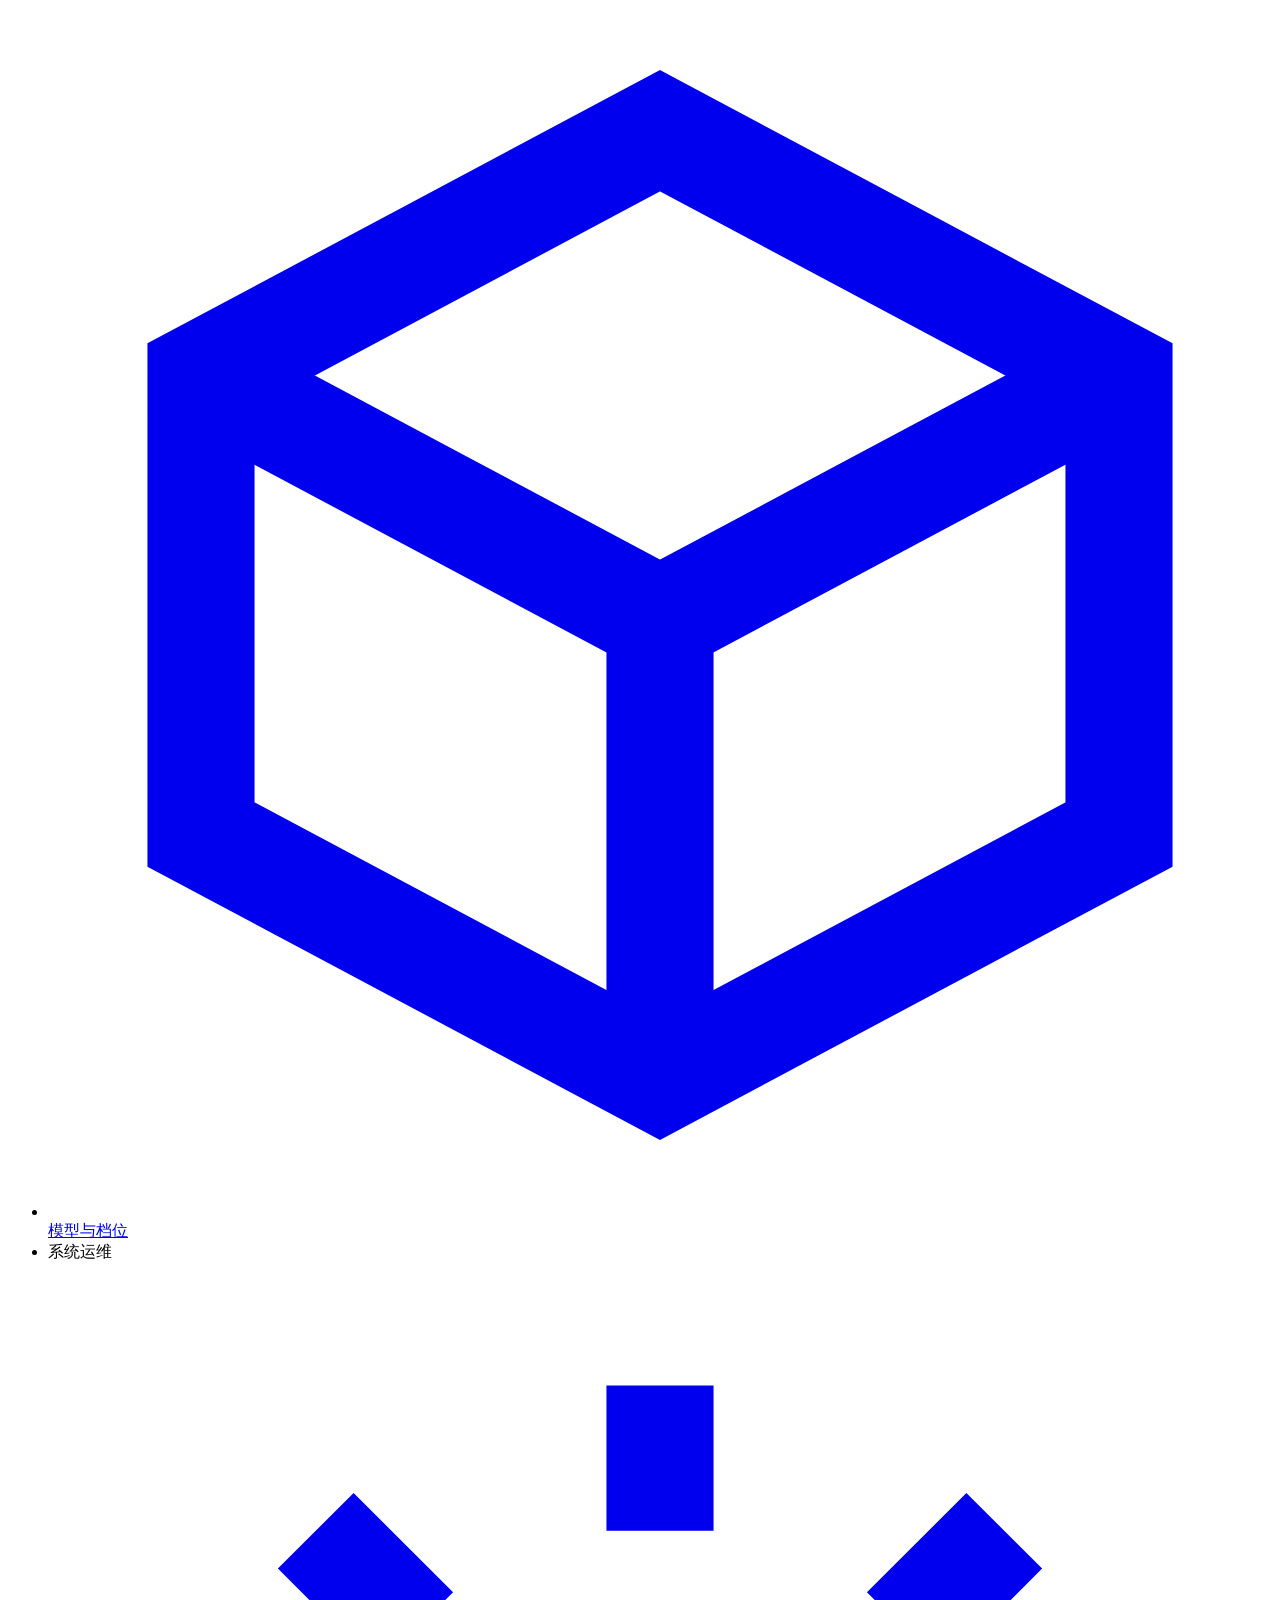
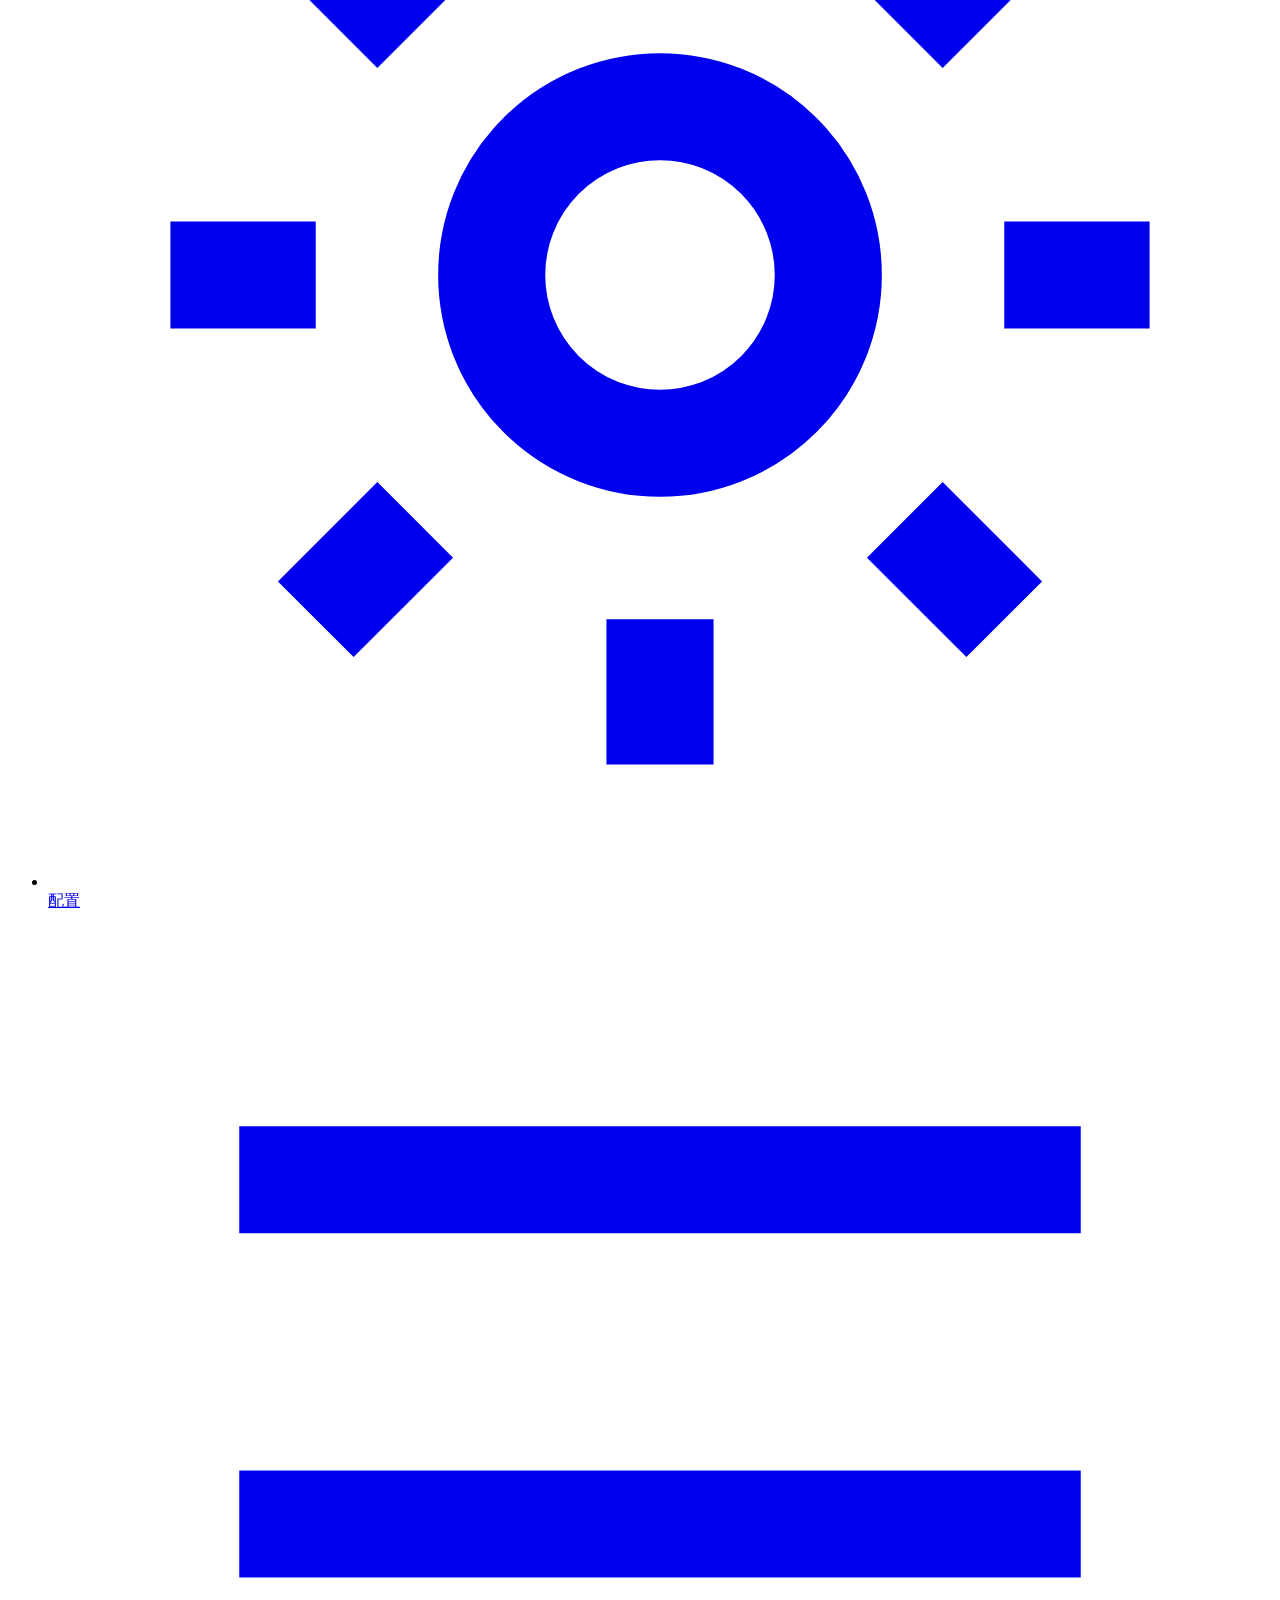
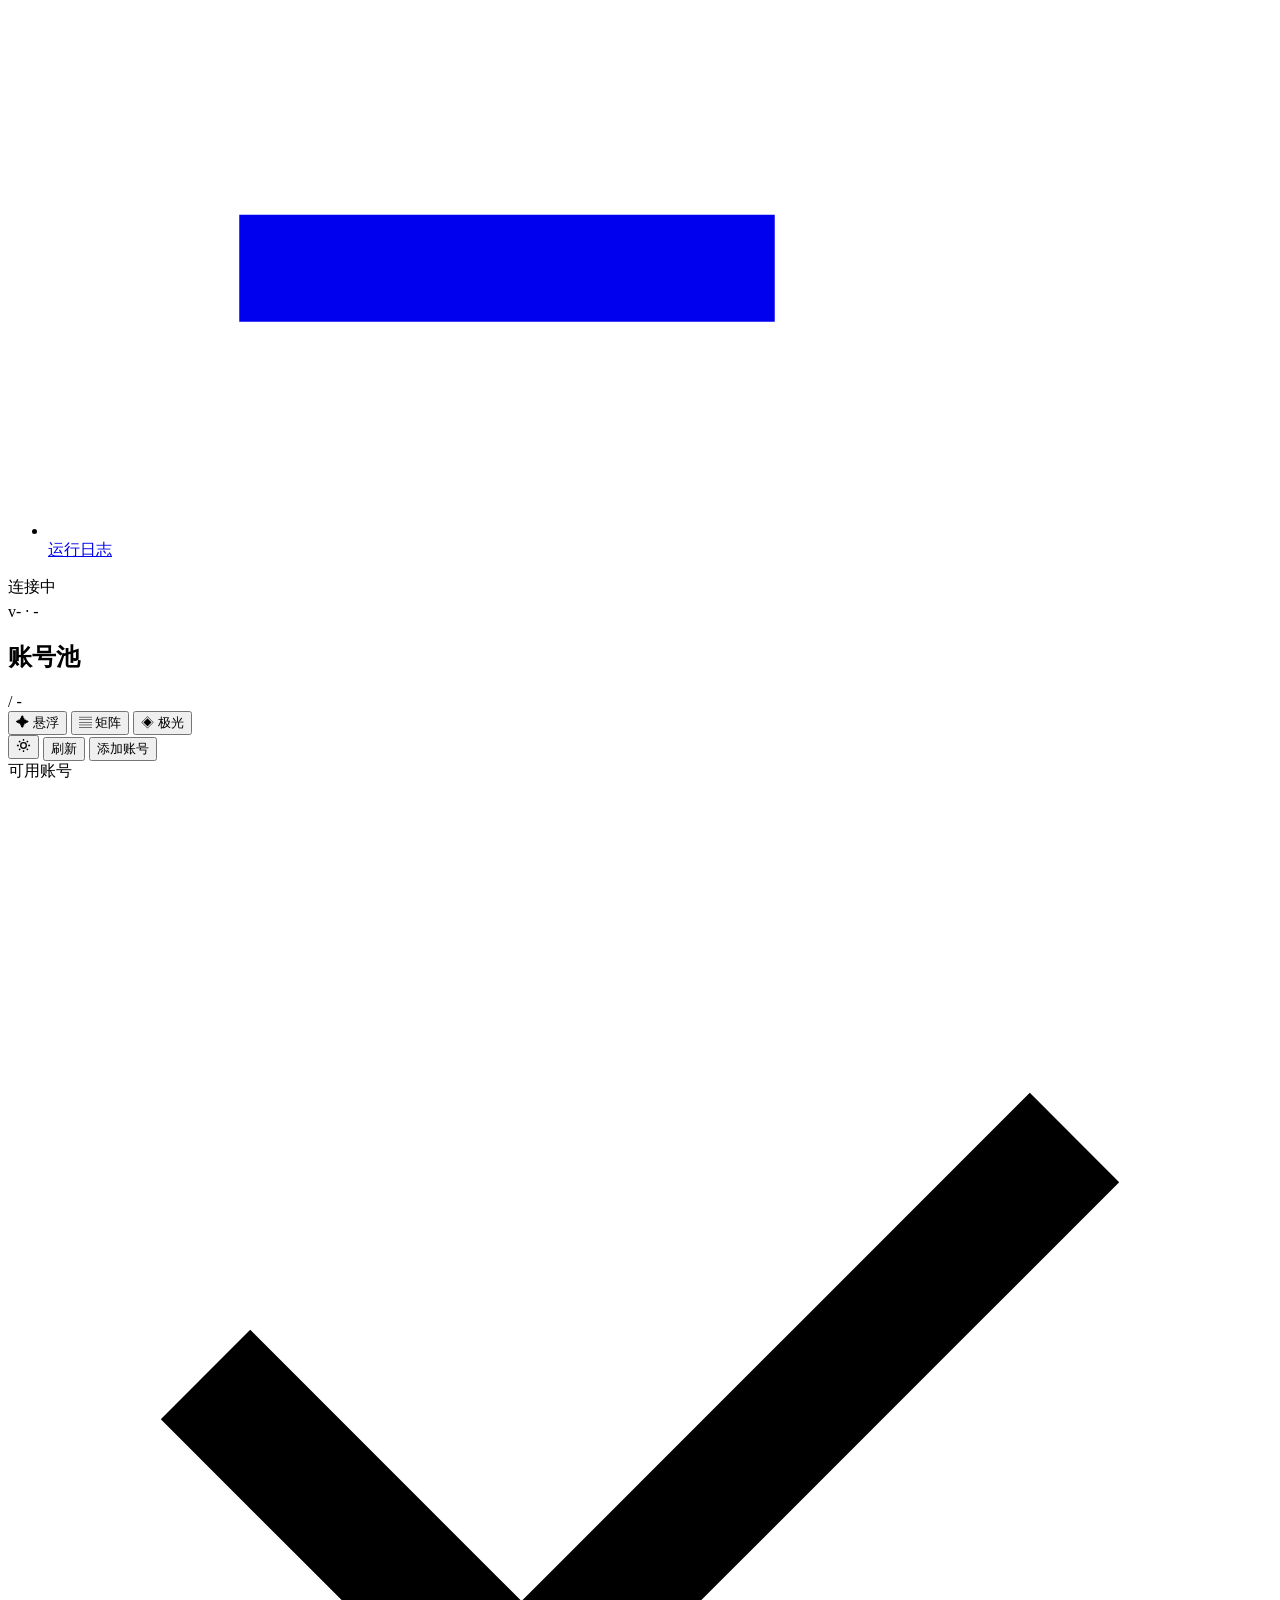
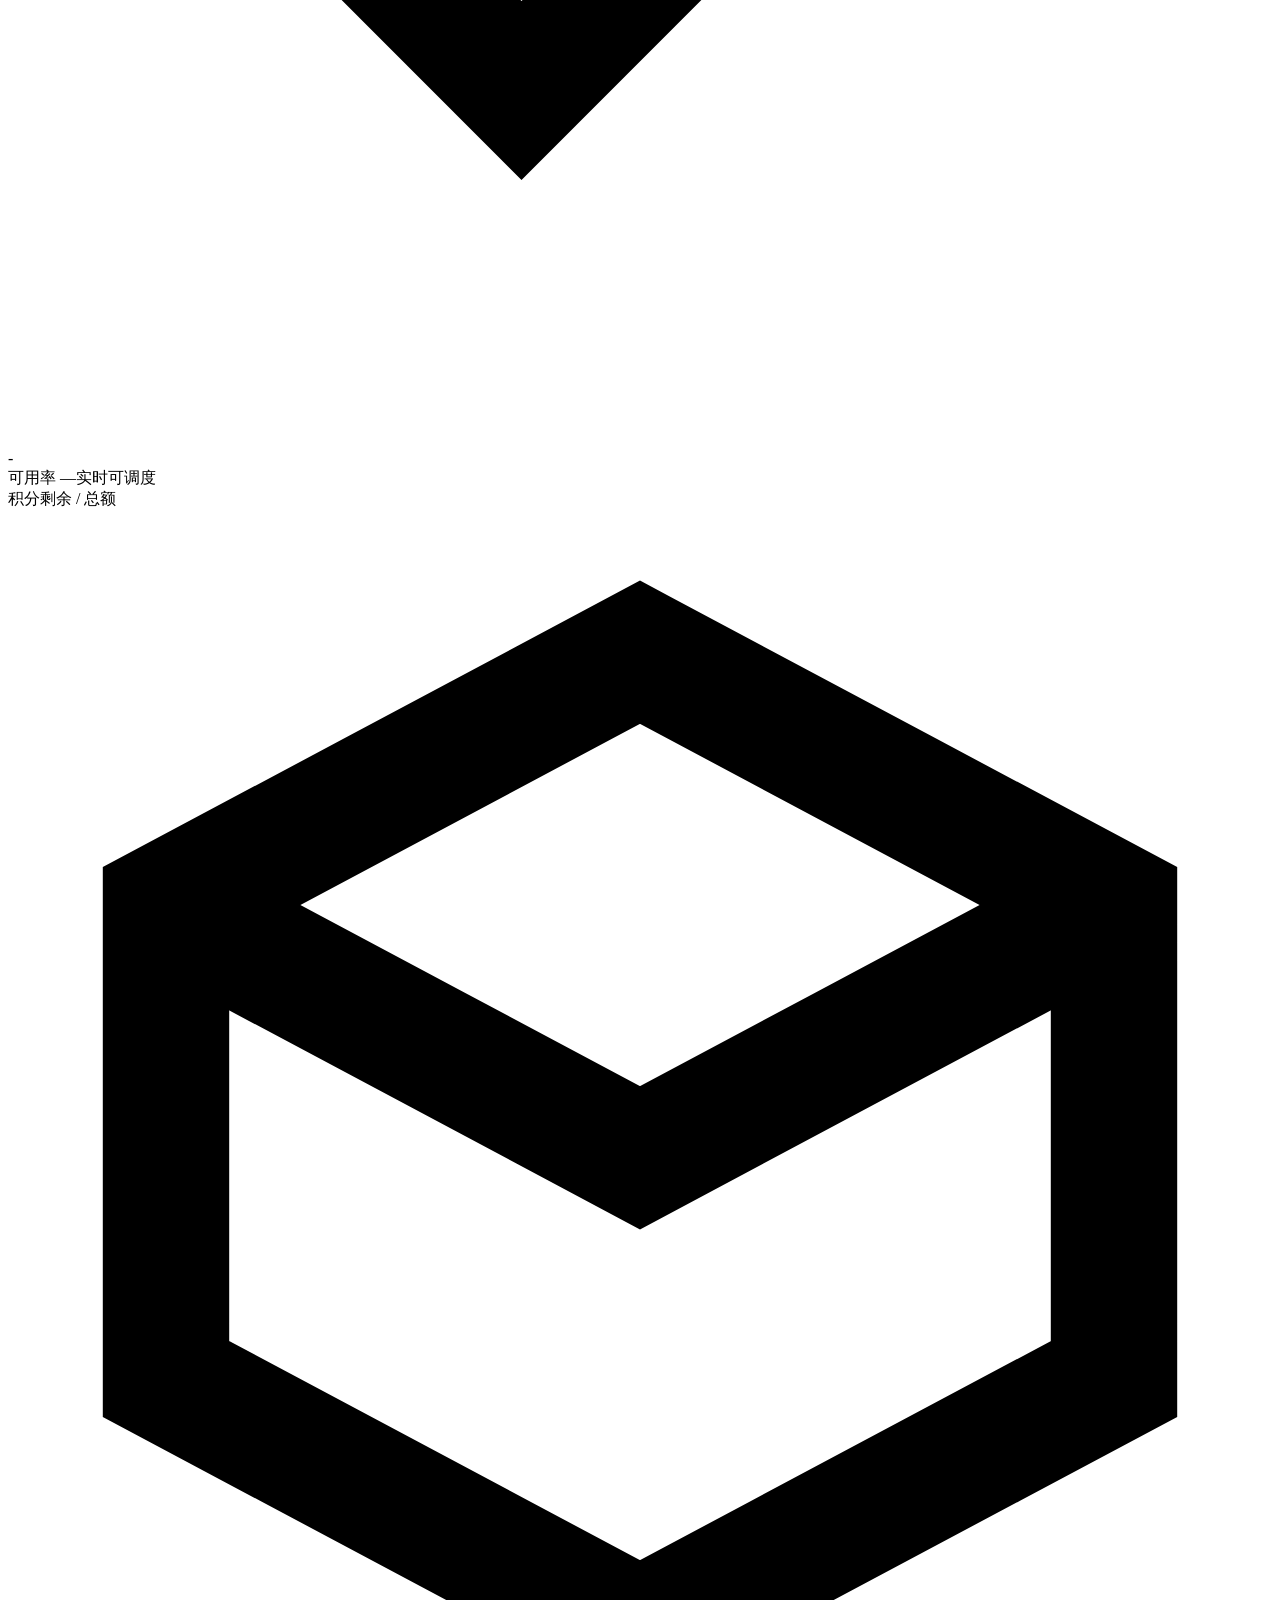
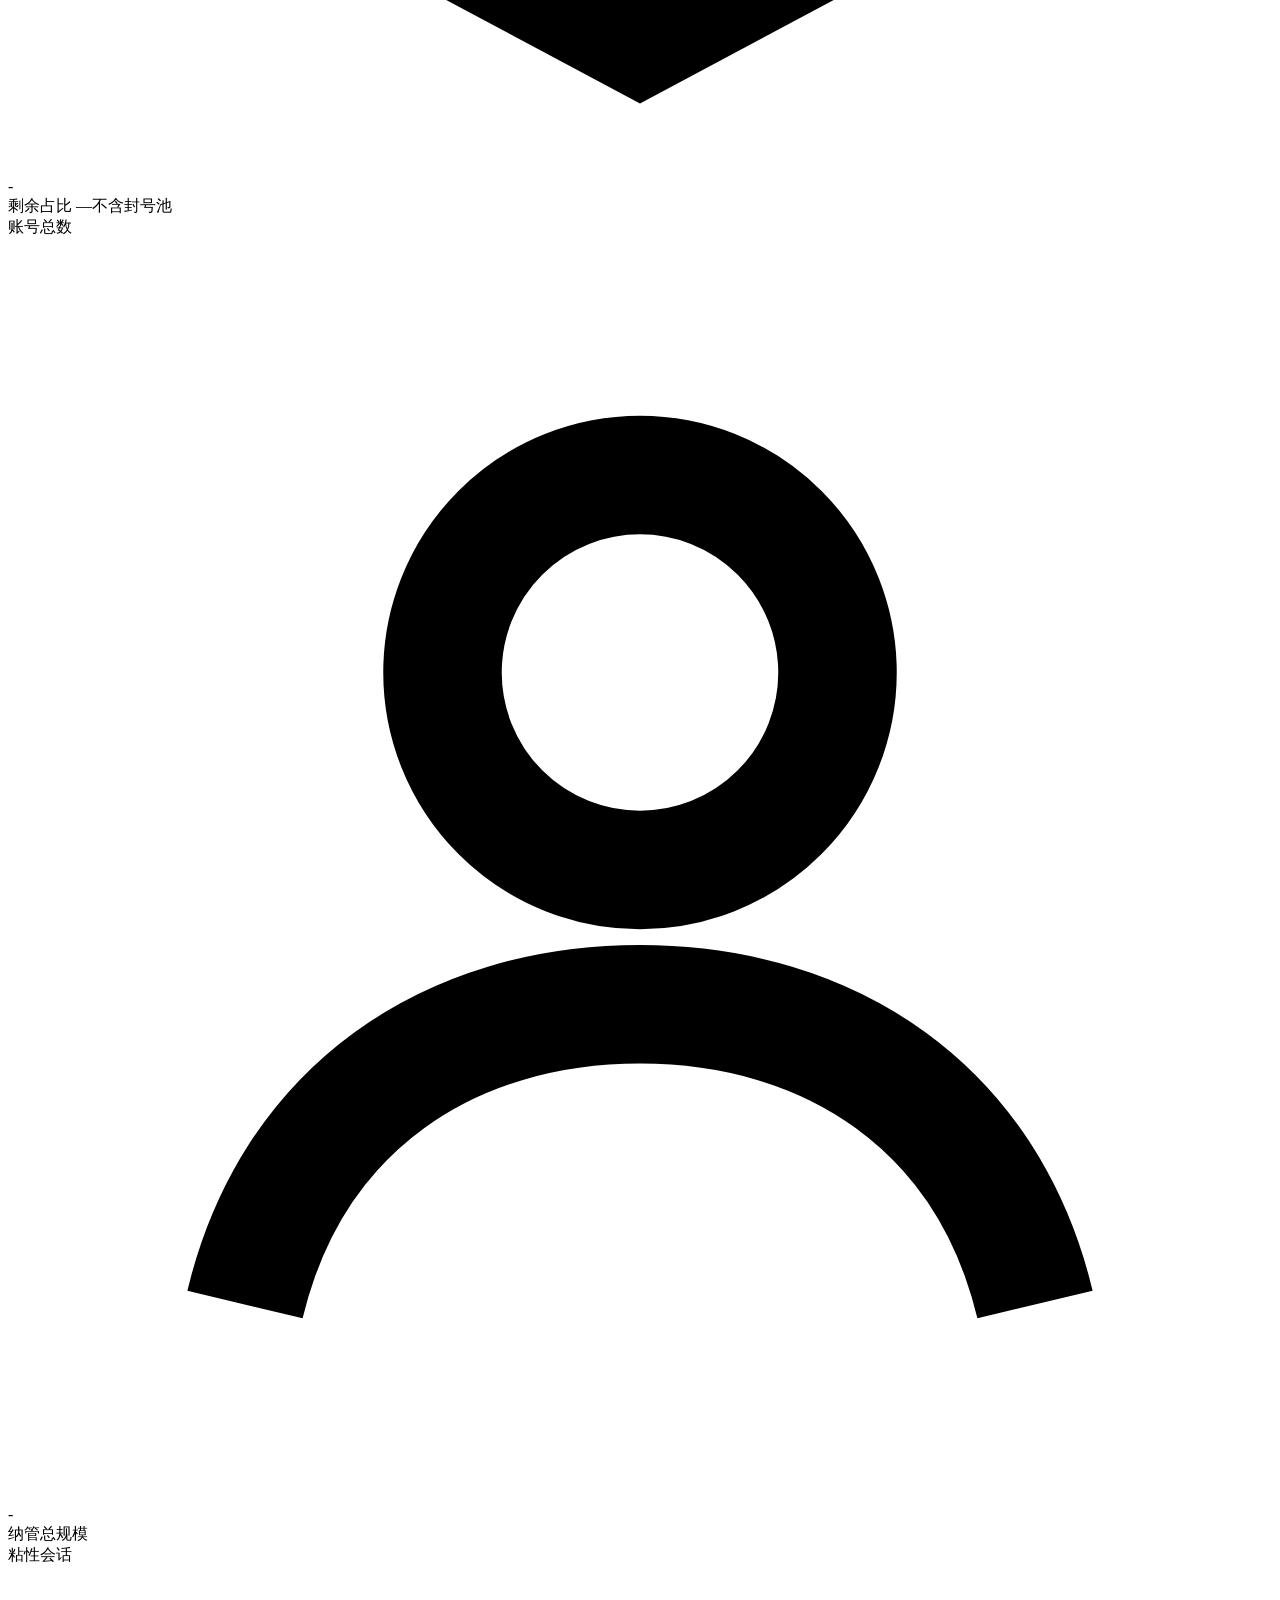
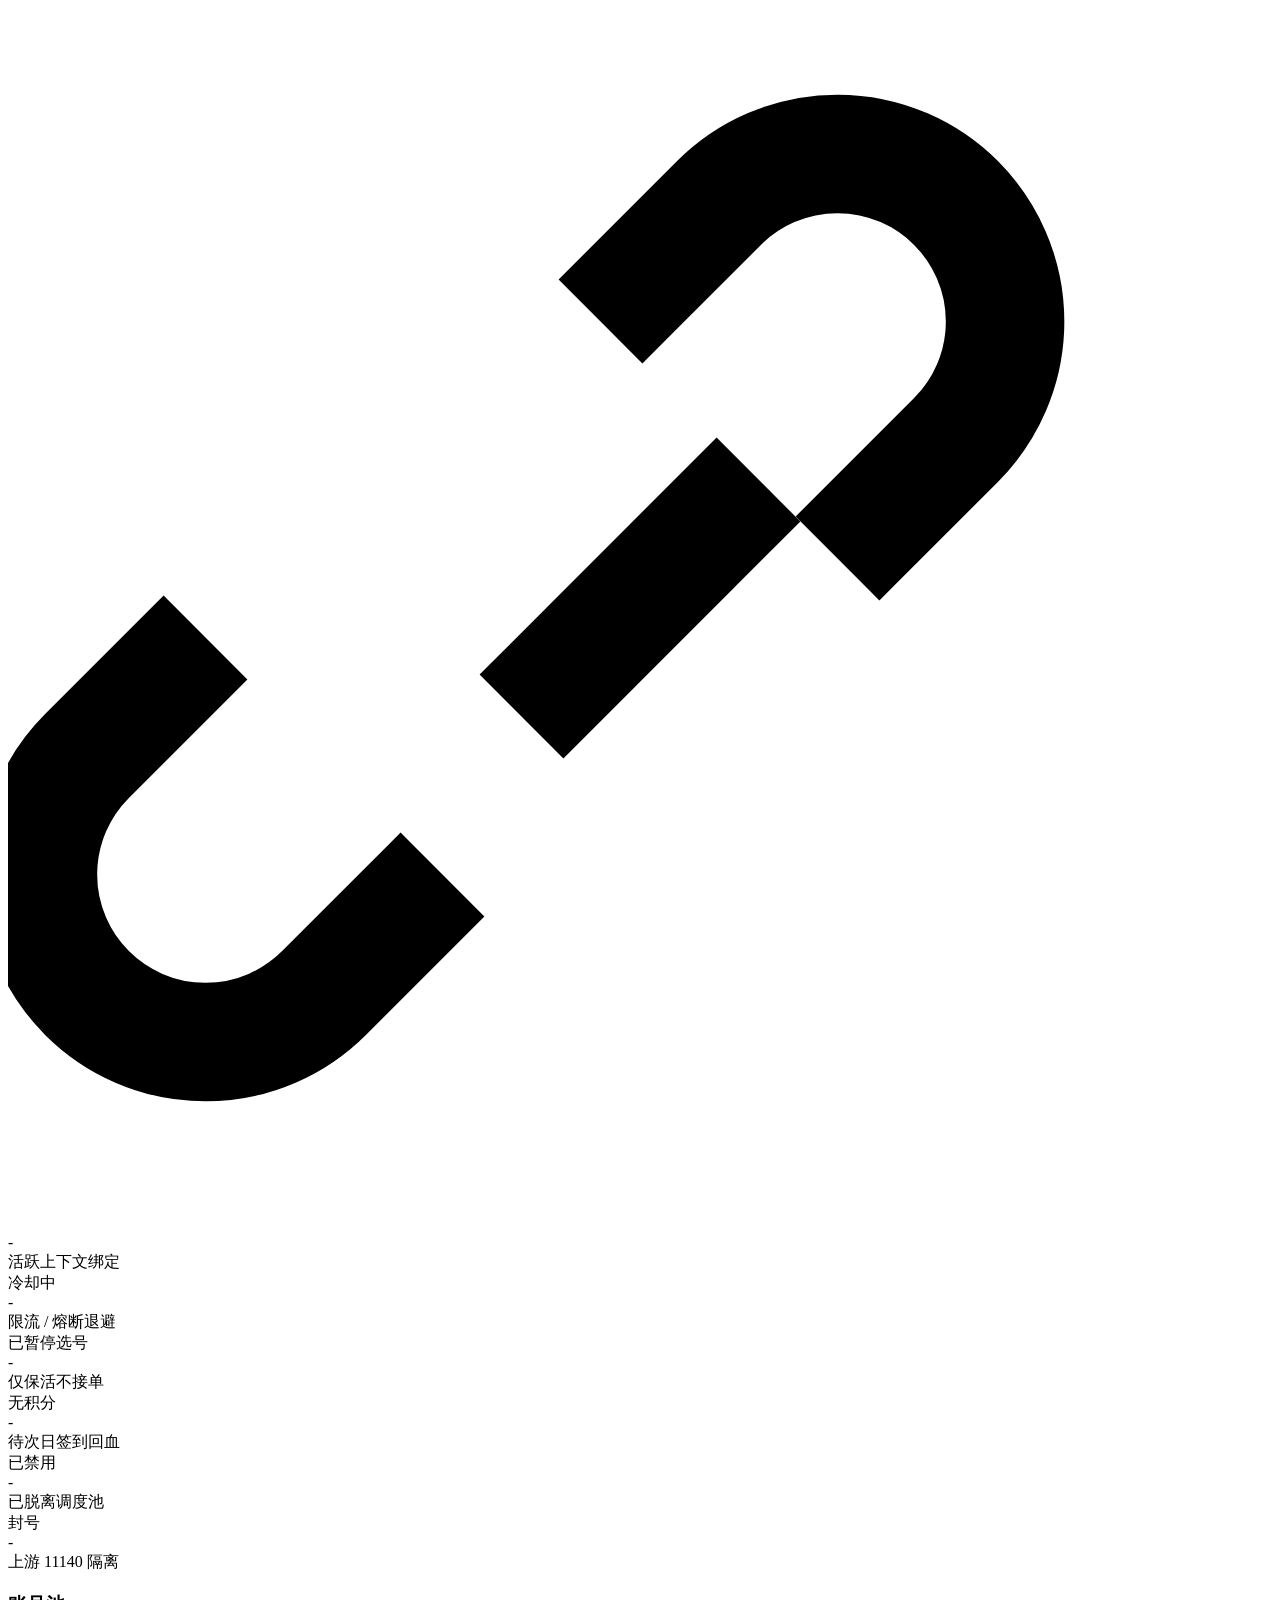
==== commit da1bc216: "feat(panel): 控制台 UI 深度焕新（Bento 指标矩阵、分组导航坞与三套高辨识度空间预设）" ====
--- a/internal/panel/index.html
+++ b/internal/panel/index.html
@@ -314,7 +314,10 @@
   .acc-groups[hidden] { display: none; }
   /* 卡片头最多挂 6 个按钮（任务执行/本组测活/本组签到/本组余额/分组页/设置）：
      窄屏或积分标签较长时允许换行，避免按钮被挤出卡片或压掉积分。 */
-  .gcard > header { cursor: pointer; user-select: none; gap: 10px; flex-wrap: wrap; }
+  .gcard > header {
+    cursor: pointer; user-select: none; gap: 10px; flex-wrap: wrap;
+    background: linear-gradient(180deg, color-mix(in srgb, var(--surface-2) 65%, var(--surface)) 0%, var(--surface) 100%);
+  }
   .gcard > header .car { width: 10px; color: var(--ink-3); transition: transform .15s; display: inline-block; font-size: 11px; }
   .gcard.fold > header .car { transform: rotate(-90deg); }
   .gcard.fold > .tbl-wrap { display: none; }
@@ -325,7 +328,7 @@
   .box > .gbar { padding: 8px 14px; border-bottom: 1px solid var(--line-soft); background: var(--surface-2); }
   .gcard.fold > header { border-bottom: none; }
   .gcard .gdot { width: 9px; height: 9px; border-radius: 50%; flex: none; }
-  .gcard .gn { font-weight: 600; font-size: 13px; }
+  .gcard .gn { font-weight: 650; font-size: 14px; }
   .gcard .gbadge { font-size: 10.5px; padding: 1px 6px; border-radius: 4px; border: 1px solid var(--line); color: var(--ink-3); }
   .gcard .gc { color: var(--ink-3); font-size: 12.5px; }
   .gcard .gs { display: inline-flex; gap: 6px; }
@@ -376,16 +379,19 @@
 <div class="shell">
   <nav class="nav">
     <div class="brand">
+      <div class="brand-logo" aria-hidden="true"><svg viewBox="0 0 16 16" width="16" height="16" fill="none" stroke="currentColor" stroke-width="1.6"><path d="M8 1.8 14 5v6L8 14.2 2 11V5z"/><path d="M2 5l6 3.2L14 5M8 8.2v6"/></svg></div>
       <div class="brand-text"><div class="name">WorkBuddy2API</div><div class="sub" id="navSub">控制台</div></div>
       <button class="icon ghost nav-toggle" id="btnNavCollapse" title="折叠 / 展开侧边栏" aria-label="折叠侧边栏"><svg viewBox="0 0 16 16" width="14" height="14" fill="none" stroke="currentColor" stroke-width="1.5"><path d="M2.5 3.5h11v9h-11z"/><path d="M6 3.5v9"/></svg></button>
     </div>
     <ul>
+      <li class="nav-sec"><span>核心调度</span></li>
       <li><a href="#accounts" data-view="accounts" class="on" title="账号池">
         <svg viewBox="0 0 16 16" fill="none" stroke="currentColor" stroke-width="1.4"><circle cx="8" cy="5.5" r="2.6"/><path d="M2.8 13.5c.6-2.6 2.7-4 5.2-4s4.6 1.4 5.2 4"/></svg>
         <span class="nav-label">账号池</span></a></li>
       <li><a href="/panel/groups" title="号池分组">
         <svg viewBox="0 0 16 16" fill="none" stroke="currentColor" stroke-width="1.4"><path d="M2.2 5.4 8 2.5l5.8 2.9v5.2L8 13.5l-5.8-2.9z"/><path d="M2.2 5.4 8 8.3l5.8-2.9M8 8.3v5.2"/></svg>
         <span class="nav-label">号池分组</span></a></li>
+      <li class="nav-sec"><span>观测与资产</span></li>
       <li><a href="#usage" data-view="usage" title="用量">
         <svg viewBox="0 0 16 16" fill="none" stroke="currentColor" stroke-width="1.4"><path d="M2 13.5h12"/><path d="M4.5 13.5V8.2M8 13.5V3.5M11.5 13.5v-3"/></svg>
         <span class="nav-label">用量</span></a></li>
@@ -398,6 +404,7 @@
       <li><a href="#models" data-view="models" title="模型与档位">
         <svg viewBox="0 0 16 16" fill="none" stroke="currentColor" stroke-width="1.4"><path d="M8 1.8 14 5v6L8 14.2 2 11V5z"/><path d="M2 5l6 3.2L14 5M8 8.2v6"/></svg>
         <span class="nav-label">模型与档位</span></a></li>
+      <li class="nav-sec"><span>系统运维</span></li>
       <li><a href="#config" data-view="config" title="配置">
         <svg viewBox="0 0 16 16" fill="none" stroke="currentColor" stroke-width="1.4"><circle cx="8" cy="8" r="2.2"/><path d="M8 1.6v1.9M8 12.5v1.9M1.6 8h1.9M12.5 8h1.9M3.5 3.5l1.3 1.3M11.2 11.2l1.3 1.3M12.5 3.5l-1.3 1.3M4.8 11.2l-1.3 1.3"/></svg>
         <span class="nav-label">配置</span></a></li>
@@ -418,9 +425,9 @@
       <span class="meta" id="subMeta">-</span>
       <div class="grow"></div>
       <div class="style-seg" id="uiStyleSeg" role="group" aria-label="界面风格预设">
-        <button type="button" data-ui-style="a" class="on" title="风格 A：Linear 极简精密风">极简</button>
-        <button type="button" data-ui-style="b" title="风格 B：Cloudflare 高密运维风（平铺全部行操作）">高密</button>
-        <button type="button" data-ui-style="c" title="风格 C：Raycast 玻璃光感风">光感</button>
+        <button type="button" data-ui-style="a" class="on" title="风格 A：Linear 悬浮内嵌舱（默认）">✦ 悬浮</button>
+        <button type="button" data-ui-style="b" title="风格 B：Cloudflare 高密工业矩阵（平铺全部行操作）">▤ 矩阵</button>
+        <button type="button" data-ui-style="c" title="风格 C：Raycast 极光毛玻璃">◈ 极光</button>
       </div>
       <button class="icon ghost" id="btnTheme" title="切换明暗（跟随系统 → 浅色 → 深色）" aria-label="切换主题">
         <svg id="icoTheme" viewBox="0 0 16 16" width="15" height="15" fill="none" stroke="currentColor" stroke-width="1.4"><path d="M13.2 9.6A5.6 5.6 0 0 1 6.4 2.8a5.6 5.6 0 1 0 6.8 6.8z"/></svg>
@@ -431,16 +438,34 @@
 
     <!-- 账号池 -->
     <section class="view" id="view-accounts">
-      <div class="stats">
-        <div class="stat"><div class="v" id="sTotal">-</div><div class="k">账号总数</div></div>
-        <div class="stat good"><div class="v" id="sHealthy">-</div><div class="k">可用</div></div>
-        <div class="stat warn"><div class="v" id="sCooling">-</div><div class="k">冷却中</div></div>
-        <div class="stat bad"><div class="v" id="sDisabled">-</div><div class="k">已禁用</div></div>
-        <div class="stat warn"><div class="v" id="sPaused">-</div><div class="k">已暂停选号</div></div>
-        <div class="stat warn" title="积分剩余 0 的账号数：在「无积分」分组里，或最后一次余额快照为 0（不含封号号）"><div class="v" id="sNoCredit">-</div><div class="k">无积分</div></div>
-        <div class="stat bad" title="封号账号数：在「封号池」分组里，或禁用原因含 11140（余额不计入积分统计）"><div class="v" id="sBanned">-</div><div class="k">封号</div></div>
-        <div class="stat"><div class="v" id="sCredits">-</div><div class="k">积分剩余 / 总额</div></div>
-        <div class="stat"><div class="v" id="sSticky">-</div><div class="k">粘性会话</div></div>
+      <div class="stats bento-9">
+        <div class="stat good hero">
+          <div class="stat-top"><div class="k">可用账号</div><span class="stat-ico" aria-hidden="true"><svg viewBox="0 0 16 16" fill="none" stroke="currentColor" stroke-width="1.6"><path d="M13.5 4.5 6.5 11.5 2.5 7.5"/></svg></span></div>
+          <div class="v" id="sHealthy">-</div>
+          <div class="stat-bar"><i id="sHealthyBar"></i></div>
+          <div class="stat-sub"><span id="sHealthyPct">可用率 —</span><span>实时可调度</span></div>
+        </div>
+        <div class="stat accent hero">
+          <div class="stat-top"><div class="k">积分剩余 / 总额</div><span class="stat-ico" aria-hidden="true"><svg viewBox="0 0 16 16" fill="none" stroke="currentColor" stroke-width="1.6"><path d="M8 1.8 14 5v6L8 14.2 2 11V5z"/><path d="M2 5l6 3.2L14 5"/></svg></span></div>
+          <div class="v" id="sCredits">-</div>
+          <div class="stat-bar"><i id="sCreditsBar"></i></div>
+          <div class="stat-sub"><span id="sCreditsPct">剩余占比 —</span><span>不含封号池</span></div>
+        </div>
+        <div class="stat wide">
+          <div class="stat-top"><div class="k">账号总数</div><span class="stat-ico" aria-hidden="true"><svg viewBox="0 0 16 16" fill="none" stroke="currentColor" stroke-width="1.5"><circle cx="8" cy="5.5" r="2.5"/><path d="M3 13.5c.6-2.5 2.6-3.8 5-3.8s4.4 1.3 5 3.8"/></svg></span></div>
+          <div class="v" id="sTotal">-</div>
+          <div class="stat-sub"><span>纳管总规模</span></div>
+        </div>
+        <div class="stat wide">
+          <div class="stat-top"><div class="k">粘性会话</div><span class="stat-ico" aria-hidden="true"><svg viewBox="0 0 16 16" fill="none" stroke="currentColor" stroke-width="1.5"><path d="M6.5 9.5 9.5 6.5"/><path d="M5.5 11.5 4 13a2.1 2.1 0 0 1-3-3l1.5-1.5m8-1L12 6a2.1 2.1 0 0 0-3-3L7.5 4.5"/></svg></span></div>
+          <div class="v" id="sSticky">-</div>
+          <div class="stat-sub"><span>活跃上下文绑定</span></div>
+        </div>
+        <div class="stat warn"><div class="stat-top"><div class="k">冷却中</div></div><div class="v" id="sCooling">-</div><div class="stat-sub"><span>限流 / 熔断退避</span></div></div>
+        <div class="stat warn"><div class="stat-top"><div class="k">已暂停选号</div></div><div class="v" id="sPaused">-</div><div class="stat-sub"><span>仅保活不接单</span></div></div>
+        <div class="stat warn" title="积分剩余 0 的账号数：在「无积分」分组里，或最后一次余额快照为 0（不含封号号）"><div class="stat-top"><div class="k">无积分</div></div><div class="v" id="sNoCredit">-</div><div class="stat-sub"><span>待次日签到回血</span></div></div>
+        <div class="stat bad"><div class="stat-top"><div class="k">已禁用</div></div><div class="v" id="sDisabled">-</div><div class="stat-sub"><span>已脱离调度池</span></div></div>
+        <div class="stat bad" title="封号账号数：在「封号池」分组里，或禁用原因含 11140（余额不计入积分统计）"><div class="stat-top"><div class="k">封号</div></div><div class="v" id="sBanned">-</div><div class="stat-sub"><span>上游 11140 隔离</span></div></div>
       </div>
 
       <div class="box" id="expBox" hidden>
@@ -458,12 +483,14 @@
           <h3>账号池</h3>
           <span class="grow"></span>
           <span class="note" id="accNote"></span>
-          <button class="xs" id="btnPatrol" title="巡检全部账号：封号（上游 code 11140）与积分 0 的账号自动移入「封号池」「无积分」分组">巡检</button>
           <label class="acc-selall" title="全选当前账号池（含各分组）"><input type="checkbox" id="accSelAll">全选</label>
-          <button class="xs" id="btnCheckinAll" title="逐号签到并刷新余额，进度与每号结果在弹窗里逐条展示；401 失效号自动移入失效池">全部签到</button>
-          <button class="xs" id="btnTravelAll">旅行巡检</button>
-          <button class="xs" id="btnActivityAll">活跃上报</button>
-          <button class="xs" id="btnKeepaliveAll">全部保活</button>
+          <div class="btn-cluster">
+            <button class="xs" id="btnPatrol" title="巡检全部账号：封号（上游 code 11140）与积分 0 的账号自动移入「封号池」「无积分」分组">巡检</button>
+            <button class="xs" id="btnCheckinAll" title="逐号签到并刷新余额，进度与每号结果在弹窗里逐条展示；401 失效号自动移入失效池">全部签到</button>
+            <button class="xs" id="btnTravelAll">旅行巡检</button>
+            <button class="xs" id="btnActivityAll">活跃上报</button>
+            <button class="xs" id="btnKeepaliveAll">全部保活</button>
+          </div>
         </header>
         <!-- 账号级动作条：与分组卡片、号池分组页同一份实现（acct_actions.js） -->
         <div class="gbar" id="accAllBar"></div>
